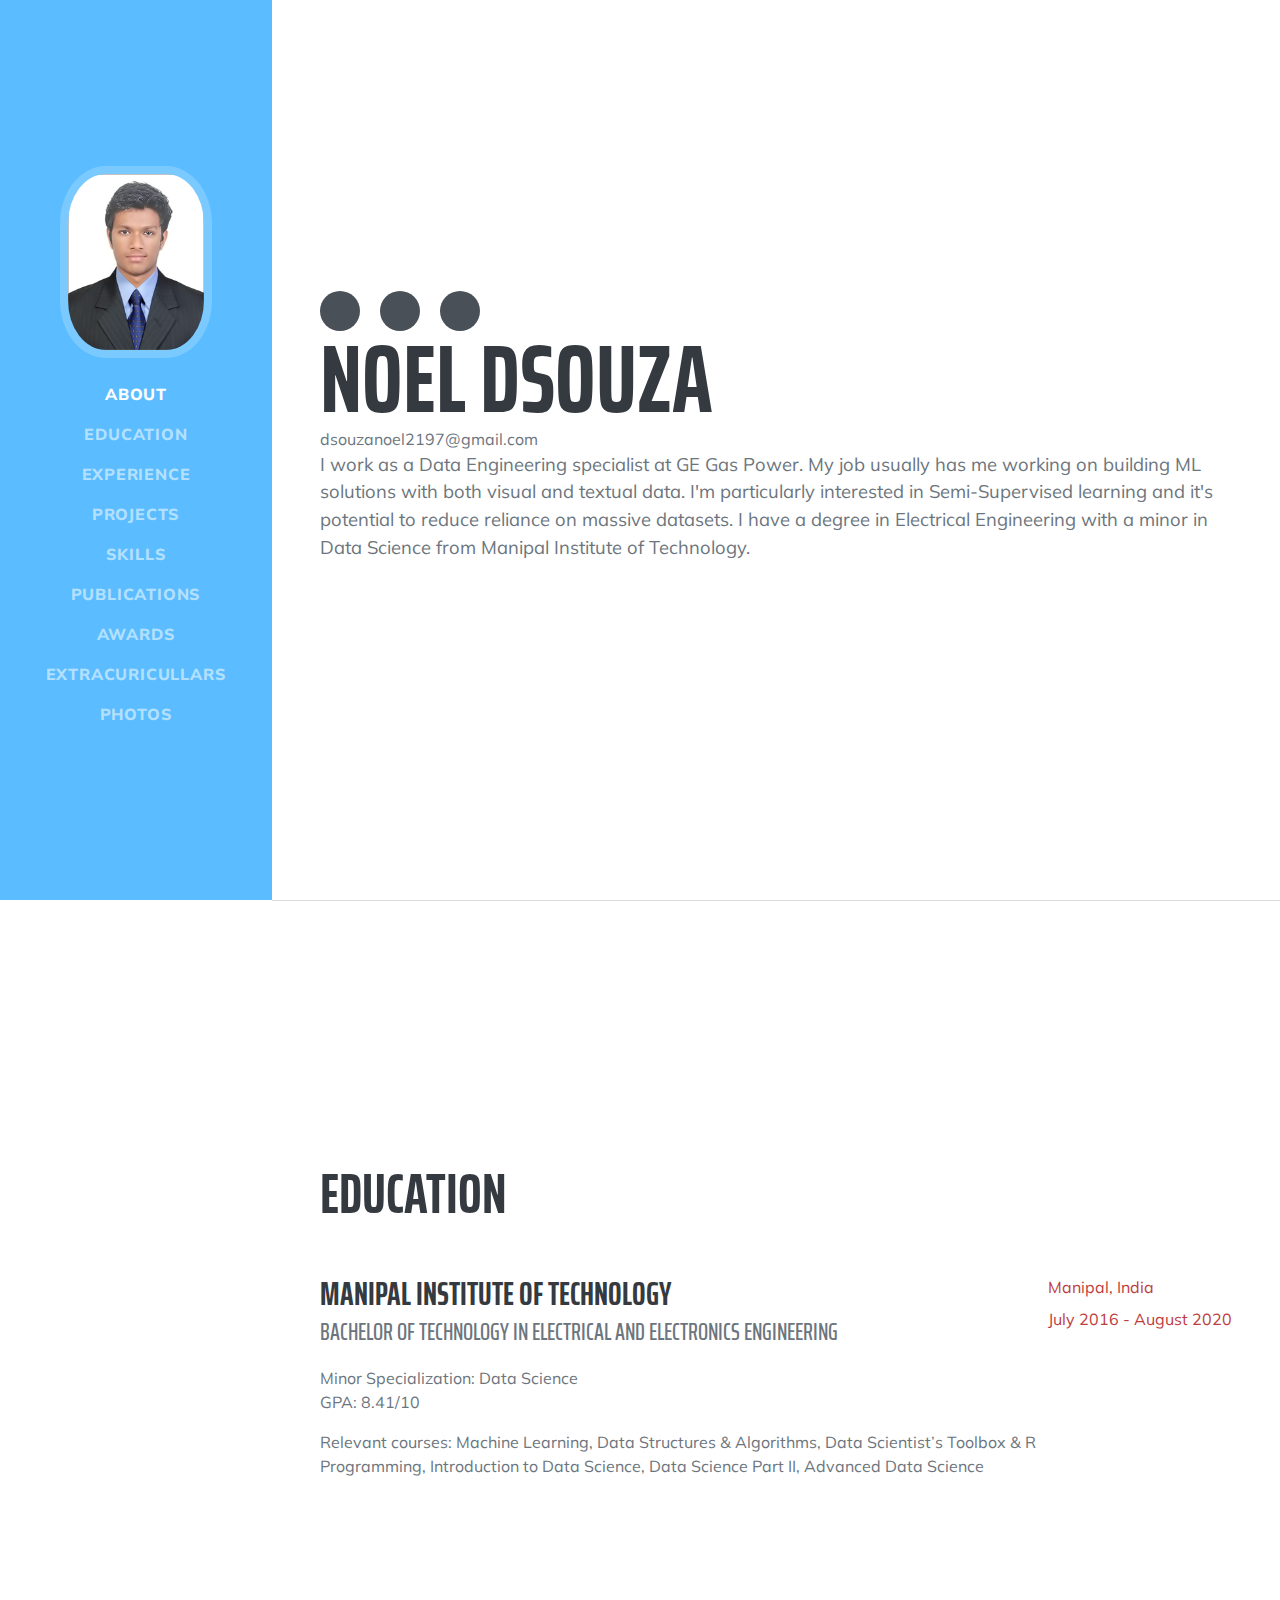
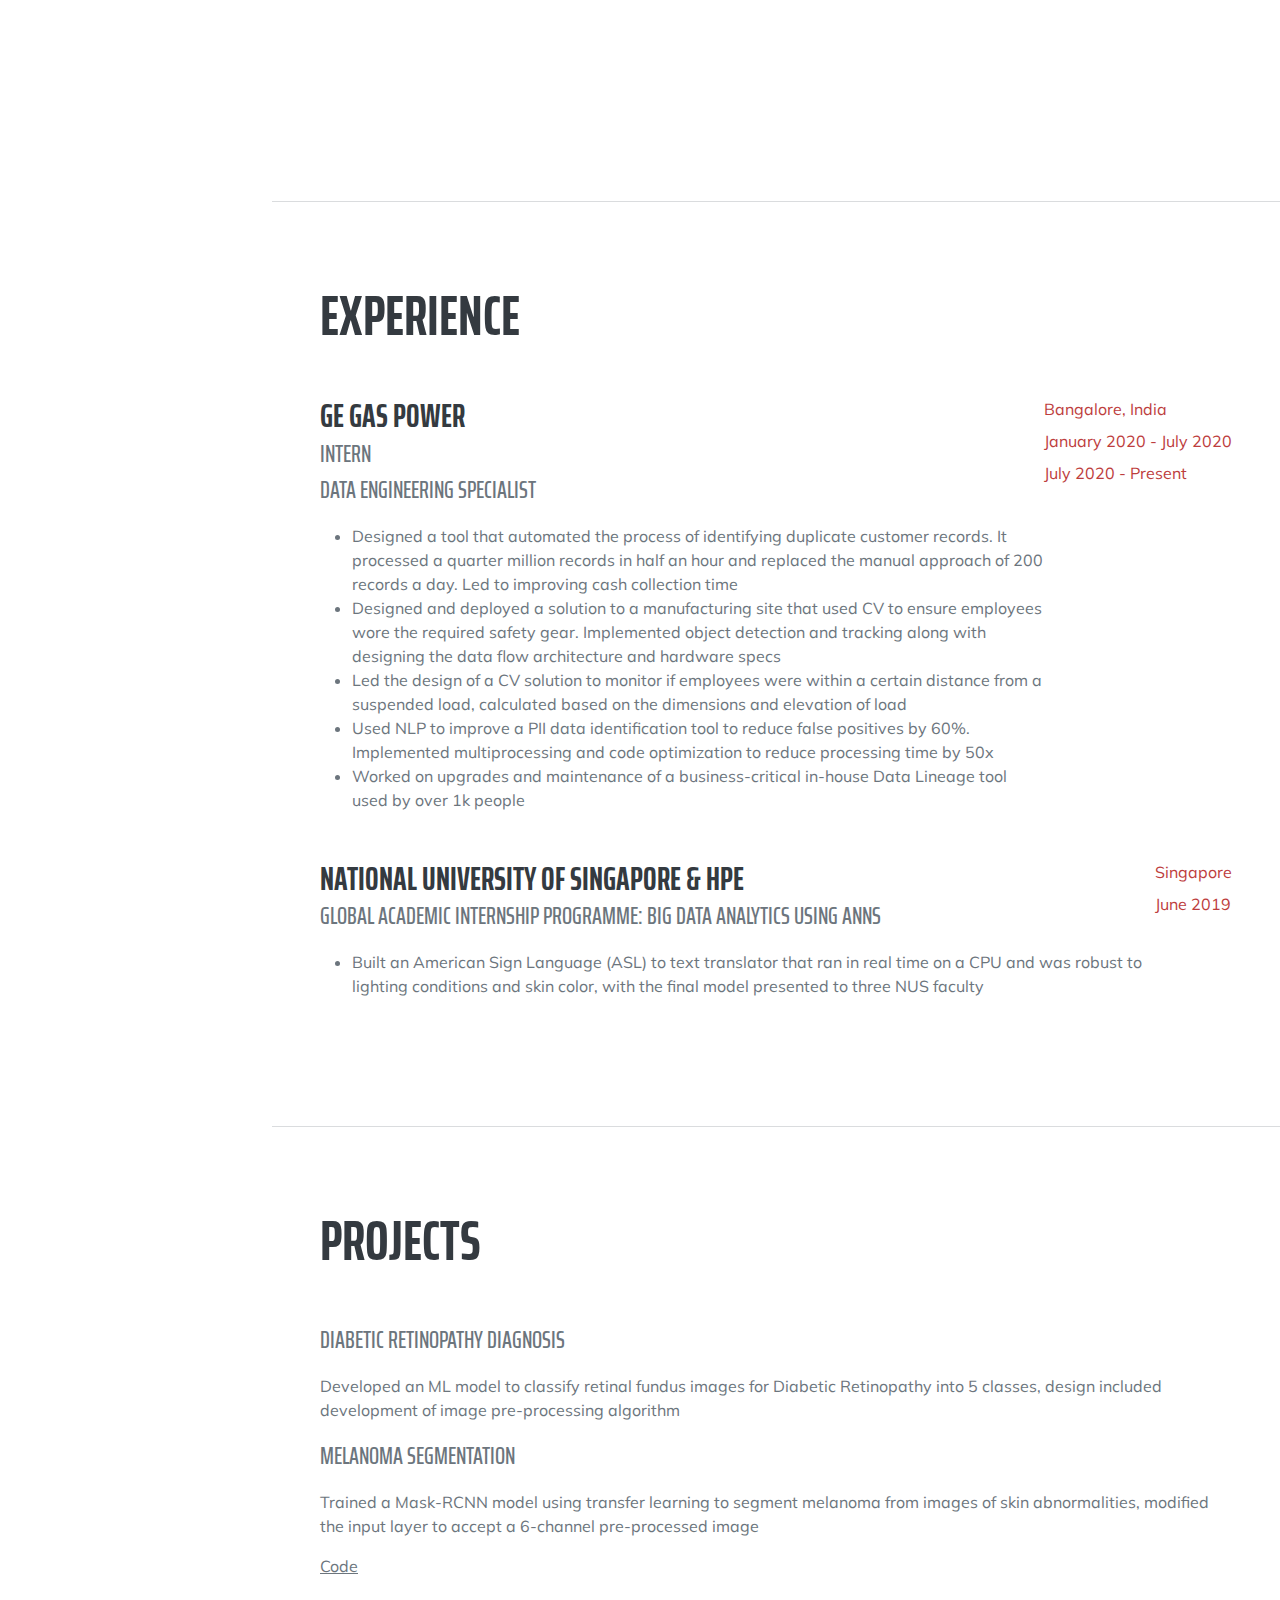
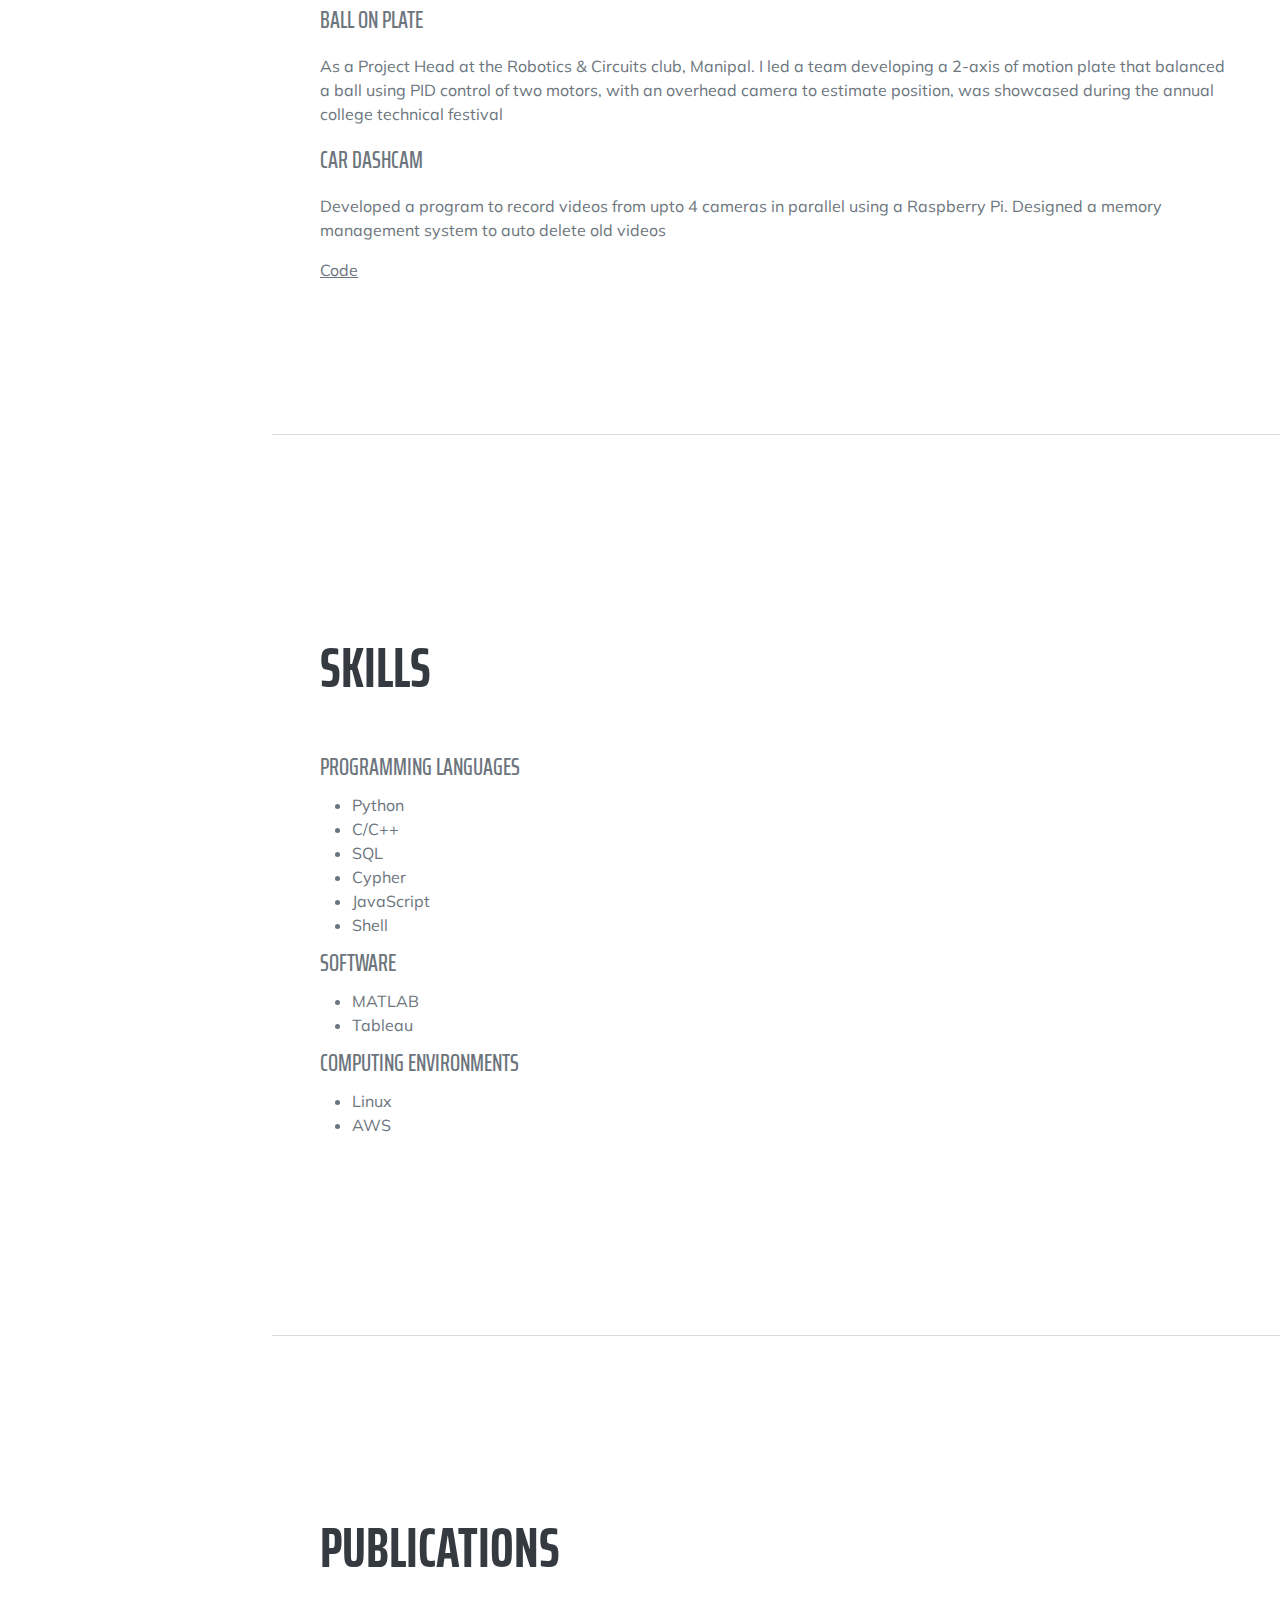
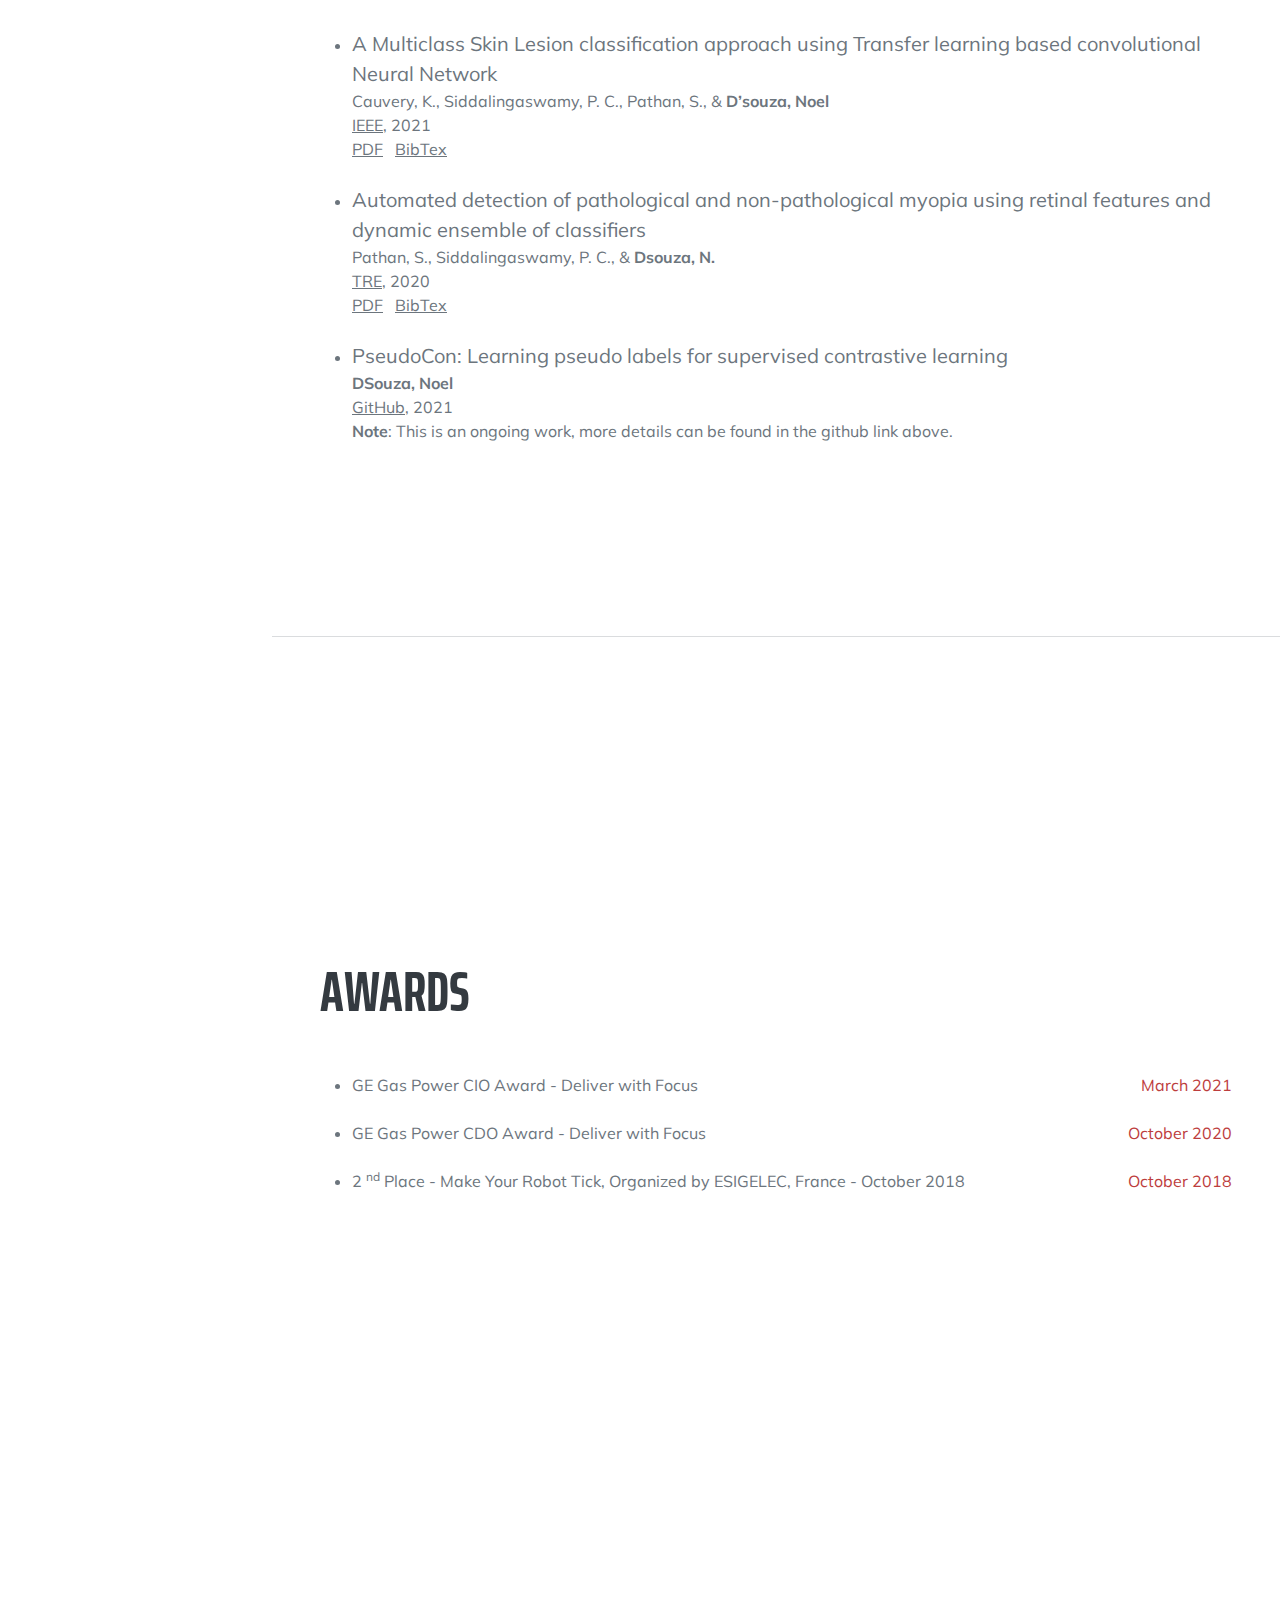
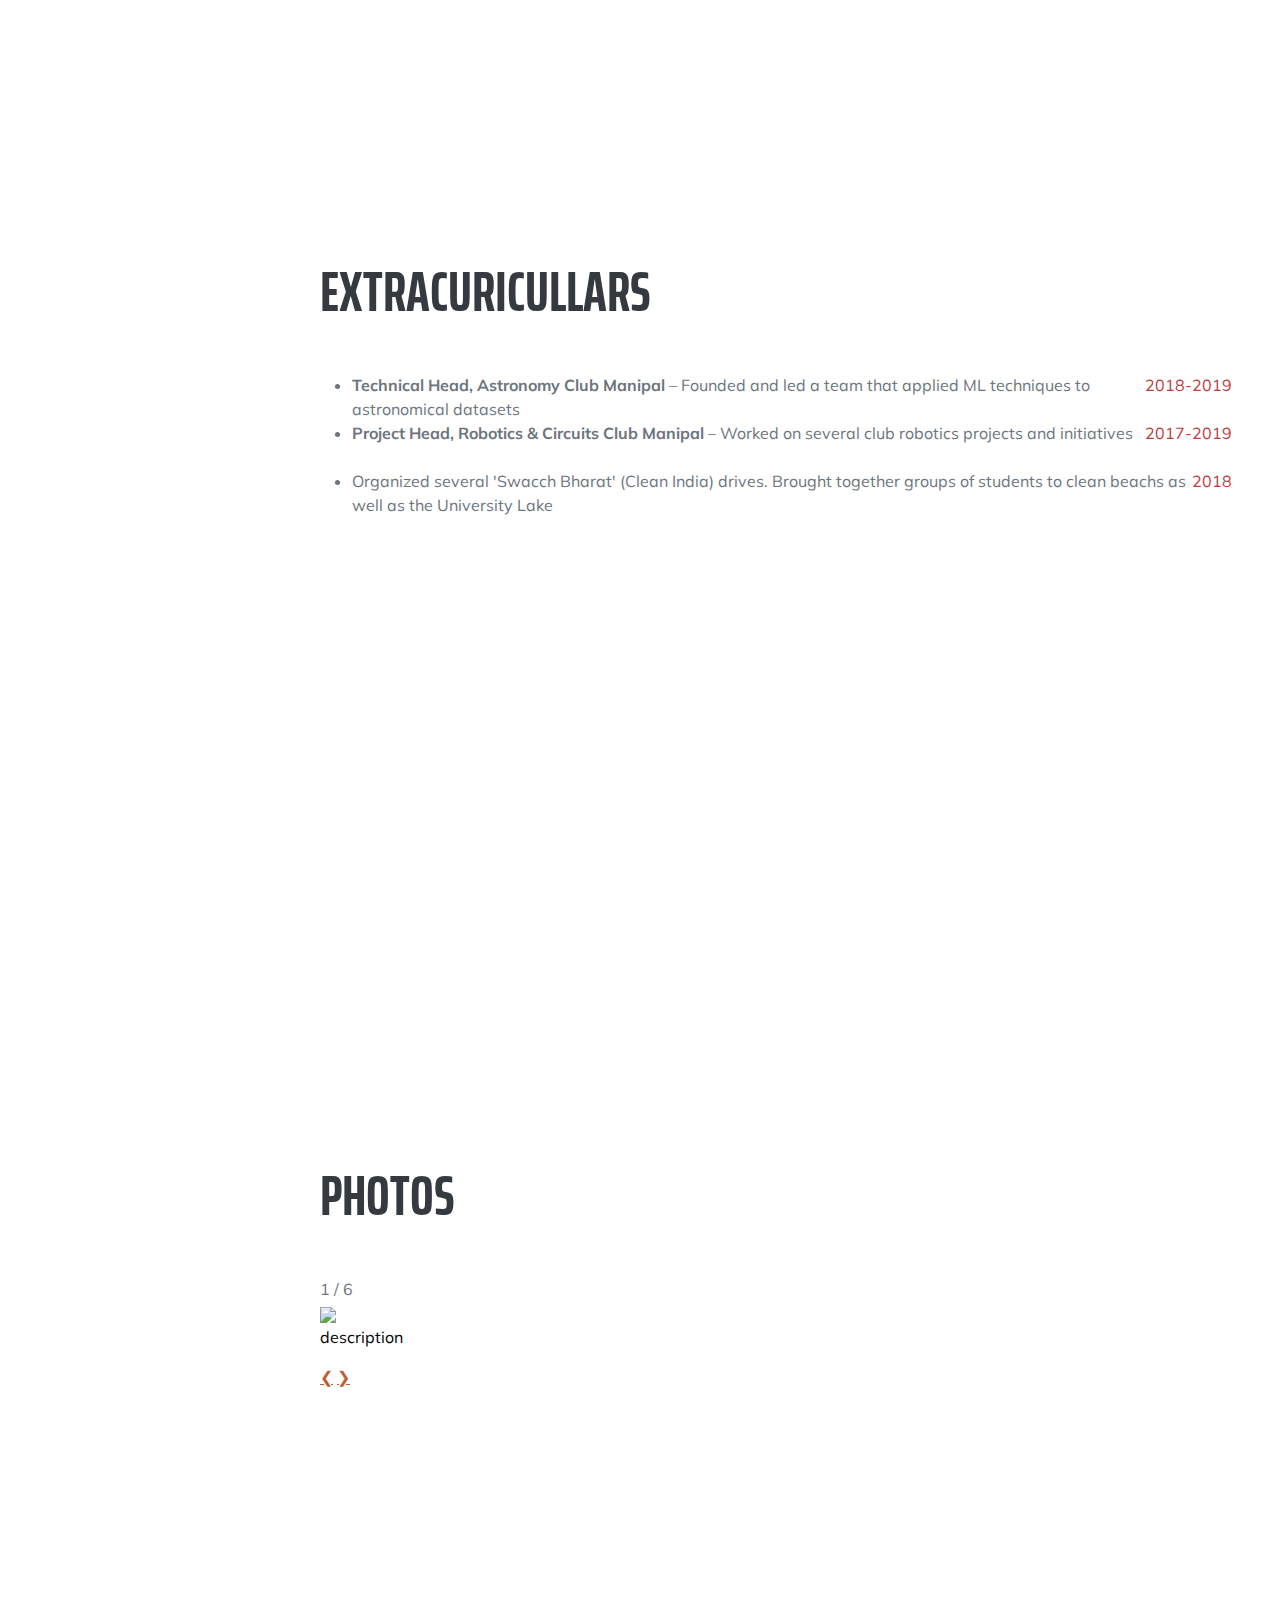
==== index.html @ f87dfa30 "Added publications and minor cosmetic changes" ====
<!DOCTYPE html>
<html lang="en">
    <head>
        <meta charset="utf-8" />
        <meta name="viewport" content="width=device-width, initial-scale=1, shrink-to-fit=no" />
        <meta name="description" content="" />
        <meta name="author" content="" />
        <title>Noel DSouza</title>
        <link rel="icon" type="image/x-icon" href="assets/img/favicon.ico" />
        <!-- Font Awesome icons (free version)-->
        <script src="https://use.fontawesome.com/releases/v5.15.4/js/all.js" crossorigin="anonymous"></script>
        <!-- Google fonts-->
        <link href="https://fonts.googleapis.com/css?family=Saira+Extra+Condensed:500,700" rel="stylesheet" type="text/css" />
        <link href="https://fonts.googleapis.com/css?family=Muli:400,400i,800,800i" rel="stylesheet" type="text/css" />
        <!-- Core theme CSS (includes Bootstrap)-->
        <link href="css/styles.css" rel="stylesheet" />
    </head>
    <body id="page-top">
        <!-- Navigation-->
        <nav class="navbar navbar-expand-lg navbar-dark bg-primary fixed-top" id="sideNav">
            <a class="navbar-brand js-scroll-trigger" href="#page-top">
                <span class="d-block d-lg-none">Noel DSouza</span>
                <span class="d-none d-lg-block"><img class="img-fluid img-profile mx-auto mb-2" src="assets/img/noel_dsouza.jpg" alt="..." /></span>
            </a>
            <button class="navbar-toggler" type="button" data-bs-toggle="collapse" data-bs-target="#navbarResponsive" aria-controls="navbarResponsive" aria-expanded="false" aria-label="Toggle navigation"><span class="navbar-toggler-icon"></span></button>
            <div class="collapse navbar-collapse" id="navbarResponsive">
                <ul class="navbar-nav">
                    <li class="nav-item"><a class="nav-link js-scroll-trigger" href="#about">About</a></li>
                    <li class="nav-item"><a class="nav-link js-scroll-trigger" href="#education">Education</a></li>
                    <li class="nav-item"><a class="nav-link js-scroll-trigger" href="#experience">Experience</a></li>
                    <li class="nav-item"><a class="nav-link js-scroll-trigger" href="#projects">Projects</a></li>
                    <li class="nav-item"><a class="nav-link js-scroll-trigger" href="#skills">Skills</a></li>
                    <li class="nav-item"><a class="nav-link js-scroll-trigger" href="#publications">Publications</a></li>
                    <li class="nav-item"><a class="nav-link js-scroll-trigger" href="#awards">Awards</a></li>
                    <li class="nav-item"><a class="nav-link js-scroll-trigger" href="#extras">Extracuricullars</a></li>
                    <li class="nav-item"><a class="nav-link js-scroll-trigger" href="#photos">Photos</a></li>

                </ul>
            </div>
        </nav>
        <!-- Page Content-->
        <div class="container-fluid p-0">
            <!-- About-->
            <section class="resume-section" id="about">
                <div class="resume-section-content">
                    <div class="social-icons">
                    <a class="social-icon" href="https://linkedin.com/in/noel-dsouza" target=”_blank”><i class="fab fa-linkedin-in"></i></a>
                    <a class="social-icon" href="https://github.com/dsouzinator" target=”_blank”><i class="fab fa-github"></i></a>
                    <a class="social-icon" href="assets/cv/CV_NoelDSouza.pdf" target=”_blank”><i class="far fa-file"></i></a>
                    <!-- <a class="social-icon" href=""><i class="fab fa-twitter"></i></a>
                    <a class="social-icon" href="#!"><i class="fab fa-facebook-f"></i></a> -->
                    </div>
                    <h1 class="mb-0">
                        Noel DSouza
                    </h1>
                    <div >
                        <i class="fas fa-envelope"></i>
                        <a style="color: #6c757d; text-decoration: none;"  href="mailto:dsouzanoel2197@gmail.com">dsouzanoel2197@gmail.com</a>
                    </div>
                    <p class="lead mb-5">I work as a Data Engineering specialist at GE Gas Power. My job usually has me working on building ML solutions with both visual and textual data. I'm particularly interested in Semi-Supervised learning and it's potential to reduce reliance on massive datasets. I have a degree in Electrical Engineering with a minor in Data Science from Manipal Institute of Technology.</p>

                </div>
            </section>
            <!-- Education-->
            <hr class="m-0" />
            <section class="resume-section" id="education">
                <div class="resume-section-content">
                    <h2 class="mb-5">Education</h2>
                    <div class="d-flex flex-column flex-md-row justify-content-between mb-5">
                        <div class="flex-grow-1">
                            <h3 class="mb-0">Manipal Institute of Technology</h3>
                            <div class="subheading mb-3">Bachelor of Technology in Electrical and Electronics Engineering </div>
                            <div>Minor Specialization: Data Science</div>
                            <p>GPA: 8.41/10</p>
                            <p>Relevant courses: Machine Learning, Data Structures & Algorithms, Data Scientist’s Toolbox & R Programming,  Introduction to Data Science, Data Science Part II, Advanced Data Science</p>
                        </div>
                        <div class="flex-shrink-0 mb-2">
                        <div class="flex-shrink-0 mb-2"><span class="text-primary">Manipal, India</span></div>
                        <div class="flex-shrink-0 mb-2"><span class="text-primary">July 2016 - August 2020</span></div>
                        </div>

                    </div>
                </div>
            </section>
            <hr class="m-0" />
            <!-- Experience-->
            <section class="resume-section" id="experience">
                <div class="resume-section-content">
                    <h2 class="mb-5">Experience</h2>
                    <div class="d-flex flex-column flex-md-row justify-content-between mb-5">
                        <div class="flex-grow-1">
                            <h3 class="mb-0">GE Gas Power</h3>
                            <div class="subheading mb-0">Intern</div>
                            <div class="subheading mb-3">Data Engineering Specialist</div>
                            <ul class="mb-0">
                            <li>Designed a tool that automated the process of identifying duplicate customer records. It processed a quarter million records in half an hour and replaced the manual approach of 200 records a day. Led to improving cash collection time
                            </li>
                            <li>Designed and deployed a solution to a manufacturing site that used CV to ensure employees wore the required safety gear. Implemented object detection and tracking along with designing the data flow architecture and hardware specs
                            </li>
                            <li>Led the design of a CV solution to monitor if employees were within a certain distance from a suspended load, calculated based on the dimensions and elevation of load
                            </li>                         
                            <li>Used NLP to improve a PII data identification tool to reduce false positives by 60%. Implemented multiprocessing and code optimization to reduce processing time by 50x
                            </li>
                            <li>Worked on upgrades and maintenance of a business-critical in-house Data Lineage tool used by over 1k people
                            </li>
                            </ul>
                        </div>
                        <div class="flex-shrink-0 mb-3">
                            <div class="flex-shrink-0 mb-2"><span class="text-primary">Bangalore, India</span></div>
                            <div class="flex-shrink-0 mb-2"><span class="text-primary">January 2020 - July 2020</span></div>
                            <div class="flex-shrink-0 mb-2"><span class="text-primary">July 2020 - Present</span></div>
                        </div>
                    </div>
                    <div class="d-flex flex-column flex-md-row justify-content-between mb-5">
                        <div class="flex-grow-1">
                            <h3 class="mb-0">National University of Singapore & HPE</h3>
                            <div class="subheading mb-3">Global Academic Internship Programme: Big Data Analytics using ANNs</div>
                            <ul class="mb-0">
                            <li>Built an American Sign Language (ASL) to text translator that ran in real time on a CPU and was robust to lighting conditions and skin color, with the final model presented to three NUS faculty
                            </li>
                            </ul>
                        </div>
                         <div class="flex-shrink-0 mb-3">
                            <div class="flex-shrink-0 mb-2"><span class="text-primary">Singapore</span></div>
                            <div class="flex-shrink-0 mb-2"><span class="text-primary">June 2019</span></div>
                        </div>
                    </div>
                </div>
            </section>
            <hr class="m-0" />
            <!-- Projects-->
            <section class="resume-section" id="projects">
                <div class="resume-section-content">
                    <h2 class="mb-5">Projects</h2>
                    <div class="d-flex flex-column flex-md-row justify-content-between mb-5">
                        <div class="flex-grow-1">
                            <div class="subheading mb-3">Diabetic Retinopathy Diagnosis</div>
                            <p>Developed an ML model to classify retinal fundus images for Diabetic Retinopathy into 5 classes, design included development of image pre-processing algorithm
                            </p>

                            <div class="subheading mb-3">Melanoma Segmentation</div>
                            <p>Trained a Mask-RCNN model using transfer learning to segment melanoma from images of skin abnormalities, modified the input layer to accept a 6-channel pre-processed image
                            </p>
                            <a class="publication-link" href="https://github.com/dsouzinator/Mask_RCNN" target="_blank"><i class="fab fa-github"></i> Code</a><br><br>
                            <div class="subheading mb-3">Ball on Plate</div>
                            <p> As a Project Head at the Robotics & Circuits club, Manipal. I led a team developing a 2-axis of motion plate that balanced a ball using PID control of two motors, with an overhead camera to estimate position, was showcased during the annual college technical festival 
                            </p>
                            <div class="subheading mb-3">Car Dashcam</div>
                            <p> Developed a program to record videos from upto 4 cameras in parallel using a Raspberry Pi. Designed a memory management system to auto delete old videos
                            </p>
                            <a class="publication-link" href="https://github.com/dsouzinator/rpi_dashcam" target="_blank"><i class="fab fa-github"></i> Code</a><br><br> 
                        </div>
                        <!-- <div class="flex-shrink-0 mb-3">
                            <div class="flex-shrink-0 mb-2"><span class="text-primary">Bangalore, India</span></div>
                            <div class="flex-shrink-0 mb-2"><span class="text-primary">January 2020 - July 2020</span></div>
                            <div class="flex-shrink-0 mb-2"><span class="text-primary">July 2020 - Present</span></div>
                        </div> -->
                    </div>
                </div>
            </section>
            <hr class="m-0" />
            <!-- Skills-->
            <section class="resume-section" id="skills">
                <div class="resume-section-content">
                    <h2 class="mb-5">Skills</h2>
                    <div class="subheading mb-2">Programming Languages</div>
                    <ul class="mb-0">
                        <li>Python</li>
                        <li>C/C++</li>
                        <li>SQL</li>
                        <li>Cypher</li>
                        <li>JavaScript</li>
                        <li>Shell</li>
                        <!-- <li class="list-inline-item"><i class="fab fa-npm"></i></li> -->
                    </ul>
                    <div class="subheading mb-2"></div>
                    <div class="subheading mb-2">Software</div>
                    <ul class="mb-0">
                        <li>
                            MATLAB
                        </li>
                        <li>
                            Tableau
                        </li>

                        <!-- <li>
                            <span class="fa-li"><i class="fas fa-check"></i></span>
                            Agile Development & Scrum
                        </li> -->
                    </ul>
                    <div class="subheading mb-2"></div>
                    <div class="subheading mb-2">Computing Environments</div>
                    <ul class="mb-0">
                        <li>
                            Linux
                        </li>
                        <li>
                            AWS
                        </li>
                    </ul>
                </div>
            </section>
            <hr class="m-0" />
            <!-- Publications-->
            <section class="resume-section" id="publications">
                <div class="resume-section-content">
                    <h2 class="mb-5">Publications</h2>
                    <div class="flex-grow-1">
                            <ul class="fa-ul mb-0">
                                <!-- publ 1 -->
                                <li>
                                    <span class="publication-title">
                                    <span class="fa-li"><i class="fas fa-seedling"></i></span>
                                     A Multiclass Skin Lesion classification approach using Transfer learning based convolutional Neural Network<br>
                                    </span>
                                    <span class="publication-name">
                                    Cauvery, K., Siddalingaswamy, P. C., Pathan, S., & <b> D’souza, Noel </b><br>
                                    </span>
                                    <a class="publication-link" href="https://ieeexplore.ieee.org/document/9445175" target="_blank">IEEE</a>, 2021<br>
                                    <a class="publication-link" href="assets/publications/ICBSII 2021-IEEE.pdf" target="_blank"><i class="fas fa-file-pdf"></i> PDF</a>&ensp;
                                    <a class="publication-link" href="assets/bib/melanoma.bib.html" target="_blank"><i class="fas fa-quote-right"></i> BibTex</a>&ensp;<br><br>
                                    <!-- <a class="publication-link" href="" target="_blank"><i class="fab fa-github"></i> Code</a><br><br> -->
                                </li>
                                <!-- publ 2 -->
                                <li>
                                    <span class="publication-title">
                                    <span class="fa-li"><i class="fas fa-seedling"></i></span>
                                    Automated detection of pathological and non-pathological myopia using retinal features and dynamic ensemble of classifiers<br>
                                    </span>
                                    <span class="publication-name">
                                    Pathan, S., Siddalingaswamy, P. C., & <b> Dsouza, N.</b><br>
                                    </span>
                                    <a class="publication-link" href="https://www.dl.begellhouse.com/journals/0632a9d54950b268,4ded310a25b2c67c,6c52adfc59d3ddc3.html" target="_blank">TRE</a>, 2020<br>
                                    <a class="publication-link" href="assets/publications/TRE.pdf" target="_blank"><i class="fas fa-file-pdf"></i> PDF</a>&ensp;
                                    <a class="publication-link" href="assets/bib/myopia.bib.html" target="_blank"><i class="fas fa-quote-right"></i> BibTex</a>&ensp;<br><br>
                                    <!-- <a class="publication-link" href="" target="_blank"><i class="fab fa-github"></i> Code</a><br><br> -->
                                </li>
                                <!-- publ 3 -->
                                <li>
                                    <span class="publication-title">
                                    <span class="fa-li"><i class="fas fa-seedling"></i></span>
                                    PseudoCon: Learning pseudo labels for supervised contrastive learning<br>
                                    </span>
                                    <span class="publication-name">
                                    <b> DSouza, Noel</b><br>
                                    </span>

                                    <a class="publication-link" href="" target="_blank">GitHub</a>, 2021<br>
                                    <p><b>Note</b>: This is an ongoing work, more details can be found in the github link above.</p>
                                    <!-- <a class="publication-link" href="assets/publications/TRE.pdf" target="_blank"><i class="fas fa-file-pdf"></i> PDF</a>&ensp; -->
                                    <!-- <a class="publication-link" href="assets/bib/myopia.bib.html" target="_blank"><i class="fas fa-quote-right"></i> BibTex</a>&ensp; -->
                                    <!-- <a class="publication-link" href="" target="_blank"><i class="fab fa-github"></i> Code</a><br><br> -->
                                </li>
                            </ul>
                        </div>
                </div>
            </section>
            <hr class="m-0" />
            <!-- Awards-->
            <section class="resume-section" id="awards">
                <div class="resume-section-content">
                    <h2 class="mb-5">Awards</h2>
                    <div class="d-flex   justify-content-between mb-0">
                        <div>
                        <ul class="fa-ul mb-0">
                            <li>
                                <span class="fa-li"><i class="fas fa-trophy text-warning"></i></span>
                                GE Gas Power CIO Award - Deliver with Focus 
                            </li>
                        </ul>
                        </div>
                        <div class="flex-shrink-0 mb-3">
                            <div class="flex-shrink-0 mb-2"><span class="text-primary">March 2021</span></div> 

                        </div>            
                    </div>
                
                    <div class="d-flex  justify-content-between mb-0">
                        <div>
                        <ul class="fa-ul mb-0">
                            <li>
                                <span class="fa-li"><i class="fas fa-trophy text-warning"></i></span>
                                GE Gas Power CDO Award - Deliver with Focus 
                            </li>
                        </ul>
                        </div>
                        <div class="flex-shrink-0 mb-3">
                            <div class="flex-shrink-0 mb-2"><span class="text-primary">October 2020</span></div> 

                        </div>            
                    </div> 
                    <div class="d-flex  justify-content-between mb-0">
                        <div>
                        <ul class="fa-ul mb-0">
                            <li>
                                <span class="fa-li"><i class="fas fa-trophy text-warning"></i></span>
                                2
                                <sup>nd</sup>
                                Place - Make Your Robot Tick, Organized by ESIGELEC, France - October 2018
                            </li>
                        </ul>
                        </div>
                        <div class="flex-shrink-0 mb-3">
                            <div class="flex-shrink-0 mb-2"><span class="text-primary">October 2018</span></div> 

                        </div>            
                    </div>                      

                </div>
            </section>
            <!-- Extra Curicullars-->
            <section class="resume-section" id="extras">
                <div class="resume-section-content">
                    <h2 class="mb-5">Extracuricullars</h2>
<!--                     <ul class="mb-0">
                        <li>
                            <b>Technical Head, Astronomy Club Manipal</b> – Founded and led a team that applied ML techniques to astronomical datasets (2018-2019)

                        </li>
                        <li>
                            <b>PR Head, Astronomy Club Manipal</b> – Led a team to manage the club’s social media presence and organize guest lectures (2018-2019)
                        </li>
                        <li>
                            <b>Project Head, Robotics & Circuits Club Manipal</b> – Worked on several club robotics projects and initiatives (2017 - 2019)
                        </li>
                        <li>
                            Organized several 'Swacch Bharat' (Clean India) drives. Brought together groups of students to clean beachs as well as the University Lake (2018)
                        </li>
                    </ul> -->
                    <div class="d-flex   justify-content-between mb-0">
                        <div>
                        <ul class="mb-0">
                            <li>
                                <b>Technical Head, Astronomy Club Manipal</b> – Founded and led a team that applied ML techniques to astronomical datasets
                            </li>
                        </ul>
                        </div>
                        <div class="flex-shrink-0 mb-3">
                            <div class="flex-shrink-0 mb-2"><span class="text-primary">2018-2019</span></div> 

                        </div>            
                    </div>
                
                    <div class="d-flex  justify-content-between mb-0">
                        <div>
                        <ul class="mb-0">
                            <li>
                                <b>Project Head, Robotics & Circuits Club Manipal</b> – Worked on several club robotics projects and initiatives 
                            </li>
                        </ul>
                        </div>
                        <div class="flex-shrink-0 mb-3">
                            <div class="flex-shrink-0 mb-2"><span class="text-primary">2017-2019</span></div> 

                        </div>            
                    </div> 
                    <div class="d-flex  justify-content-between mb-0">
                        <div>
                        <ul class="mb-0">
                            <li>
                                Organized several 'Swacch Bharat' (Clean India) drives. Brought together groups of students to clean beachs as well as the University Lake
                            </li>
                        </ul>
                        </div>
                        <div class="flex-shrink-0 mb-3">
                            <div class="flex-shrink-0 mb-2"><span class="text-primary">2018</span></div> 

                        </div>            
                    </div>  
                </div>
            </section>
            <!-- Photos-->
            <section class="resume-section" id="photos">
                <div class="resume-section-content">
                    <h2 class="mb-5">Photos</h2>
                    <div class="slideshow-container">
                        <div class="mySlides">
                            <div class="numbertext">1 / 6</div>
                            <img src="assets/img/file.JPG" style="width:100%">
                            <div class="text"><p style="color:black;">description</p></div>
                        </div>


                        <!-- Next and previous buttons -->
                        <a class="prev" onclick="plusSlides(-1)">&#10094;</a>
                        <a class="next" onclick="plusSlides(1)">&#10095;</a>
                    </div>
                    <br>

                    <!-- The dots/circles -->
                    <div style="text-align:center">
                        <span class="dot" onclick="currentSlide(1)"></span> 
                        <!-- <span class="dot" onclick="currentSlide(2)"></span> 
                        <span class="dot" onclick="currentSlide(3)"></span> 
                        <span class="dot" onclick="currentSlide(4)"></span> 
                        <span class="dot" onclick="currentSlide(5)"></span> 
                        <span class="dot" onclick="currentSlide(6)"></span>  -->
                    </div>
                </div>
            </section>
        </div>
        <!-- Bootstrap core JS-->
        <script src="https://cdn.jsdelivr.net/npm/bootstrap@5.1.3/dist/js/bootstrap.bundle.min.js"></script>
        <!-- Core theme JS-->
        <script src="js/scripts.js"></script>
    </body>
</html>
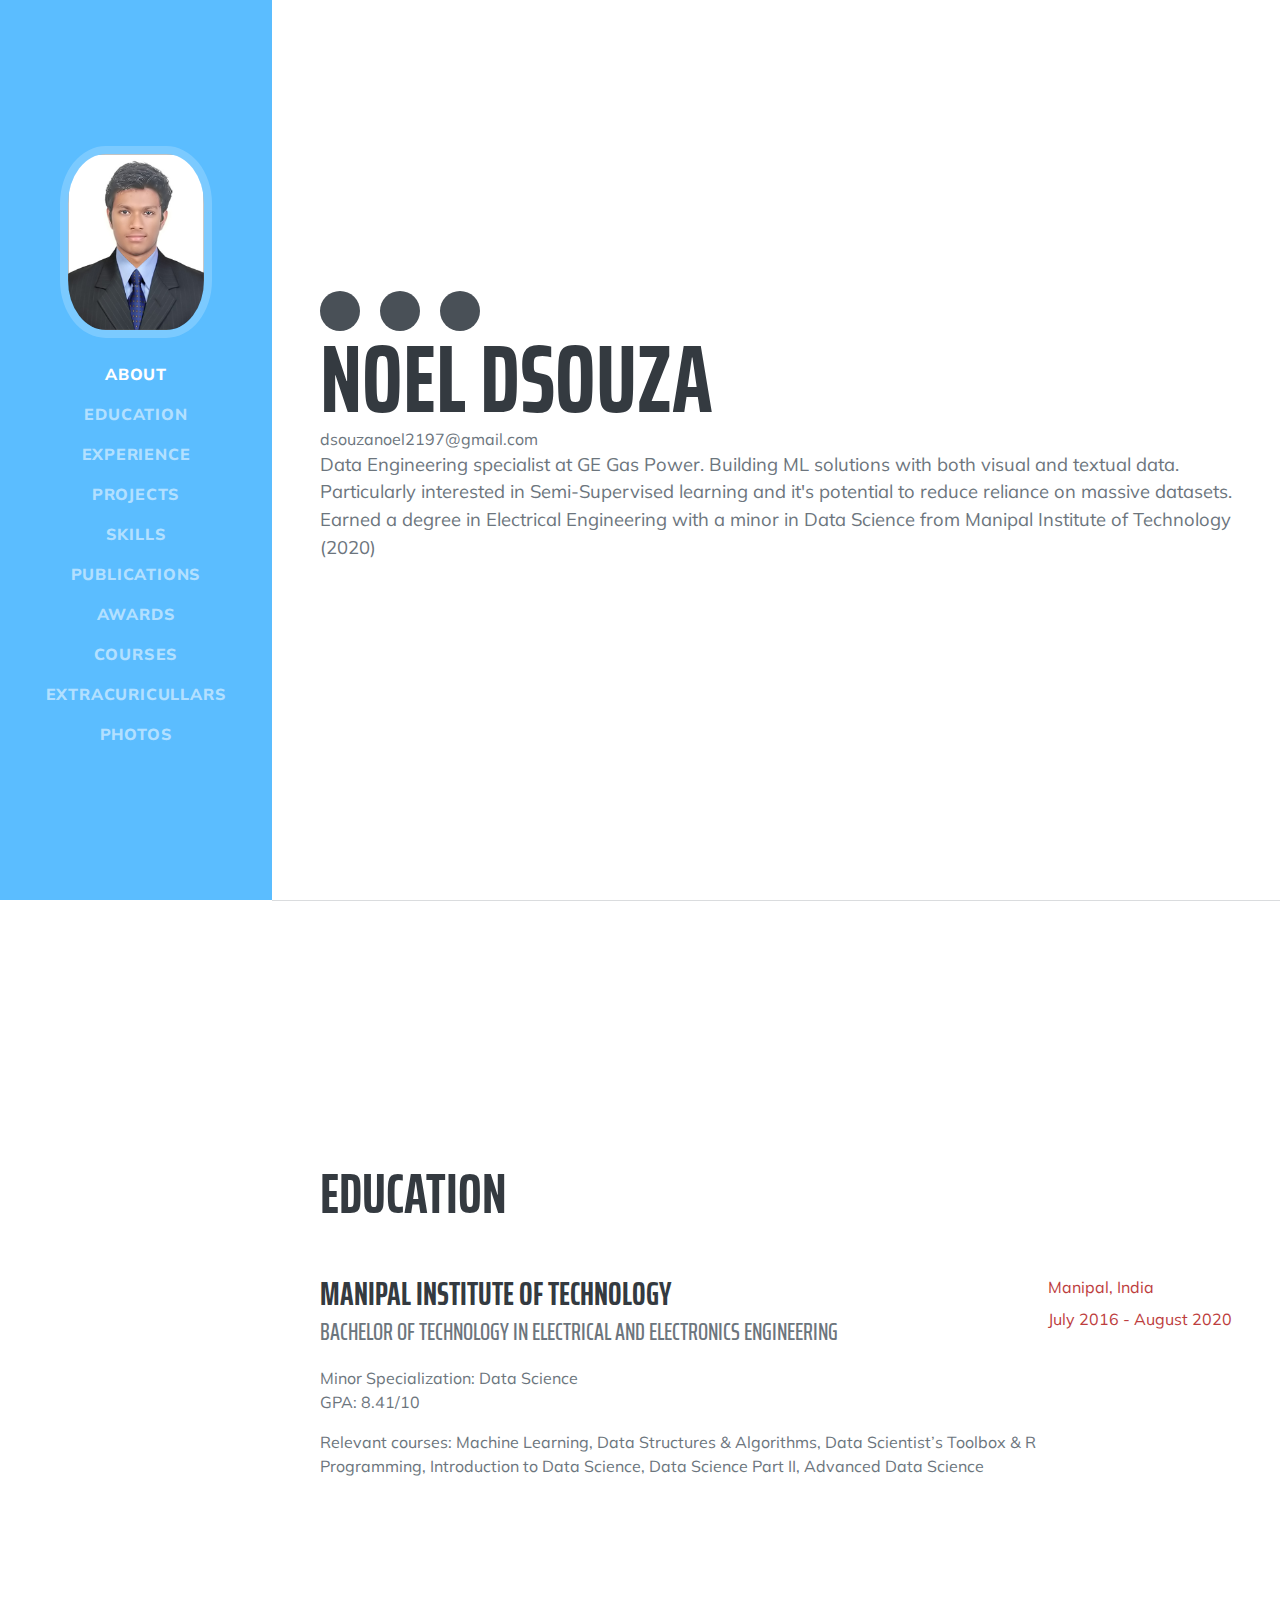
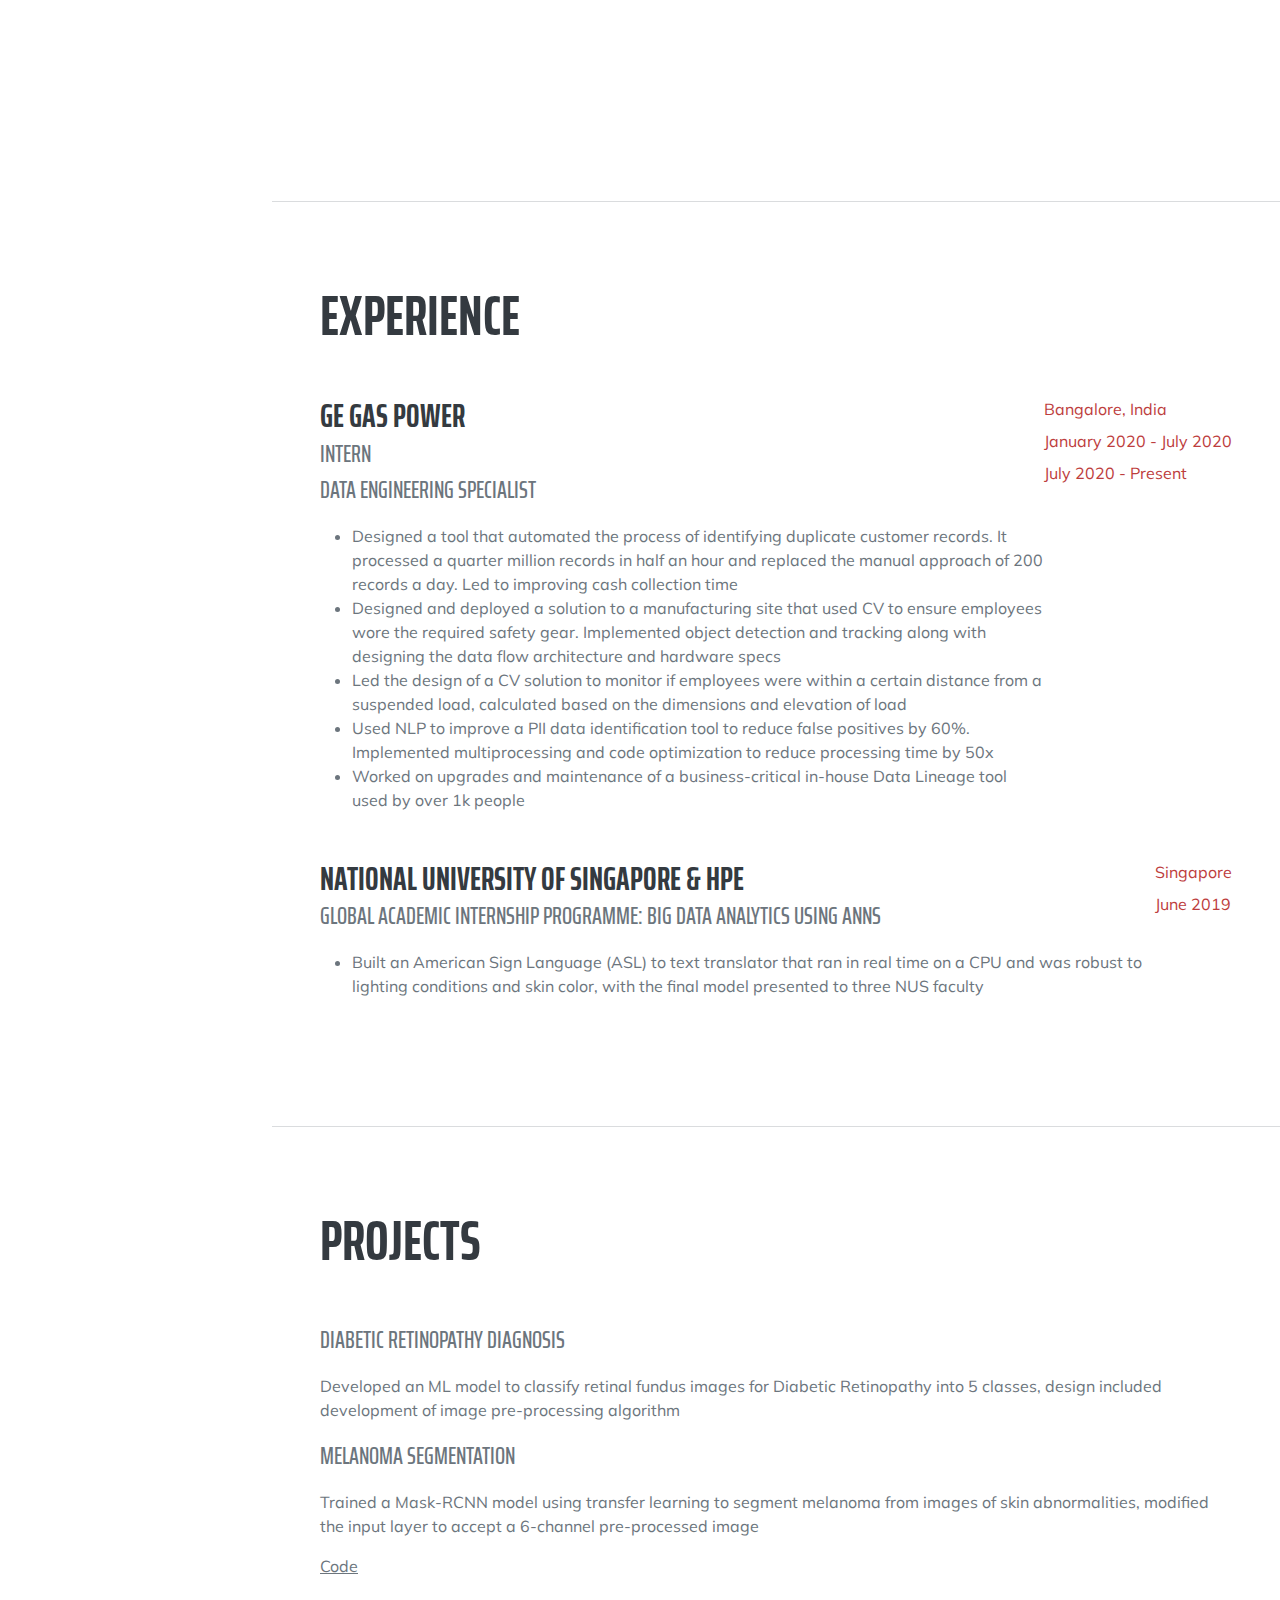
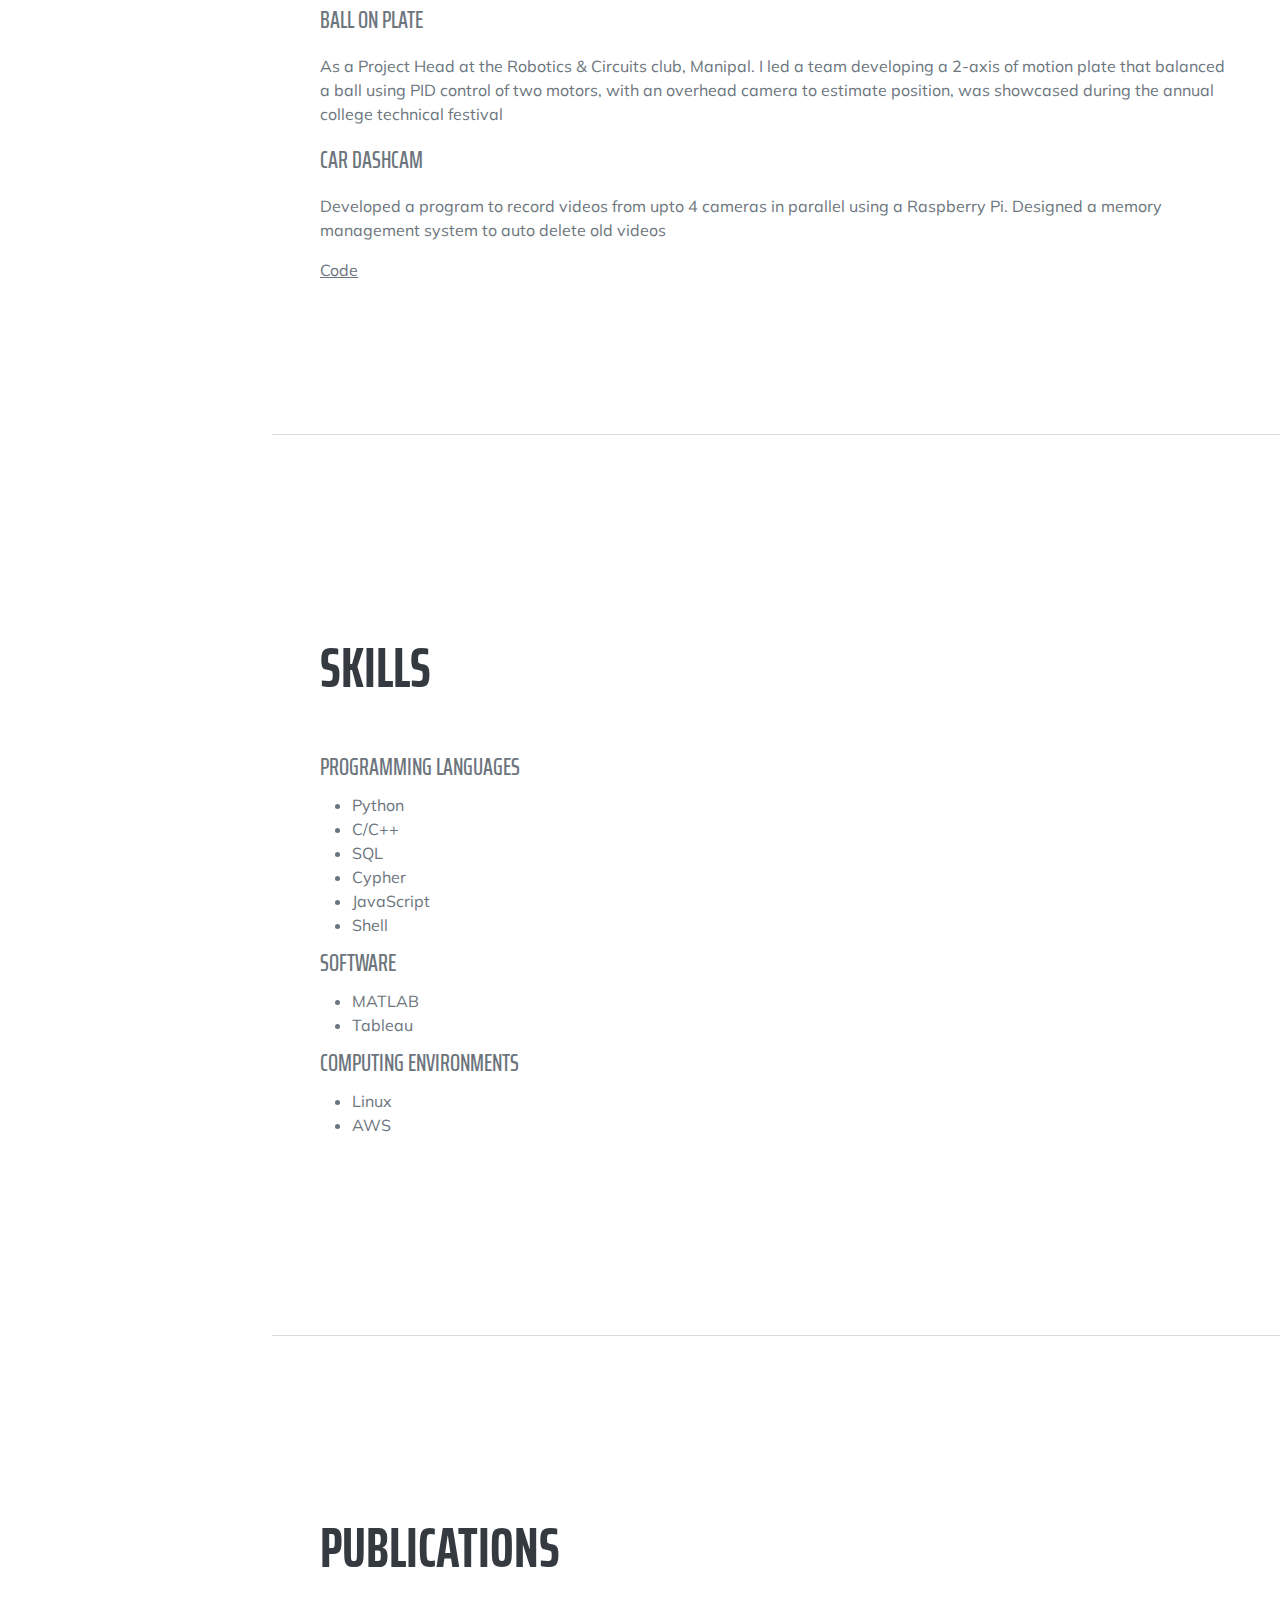
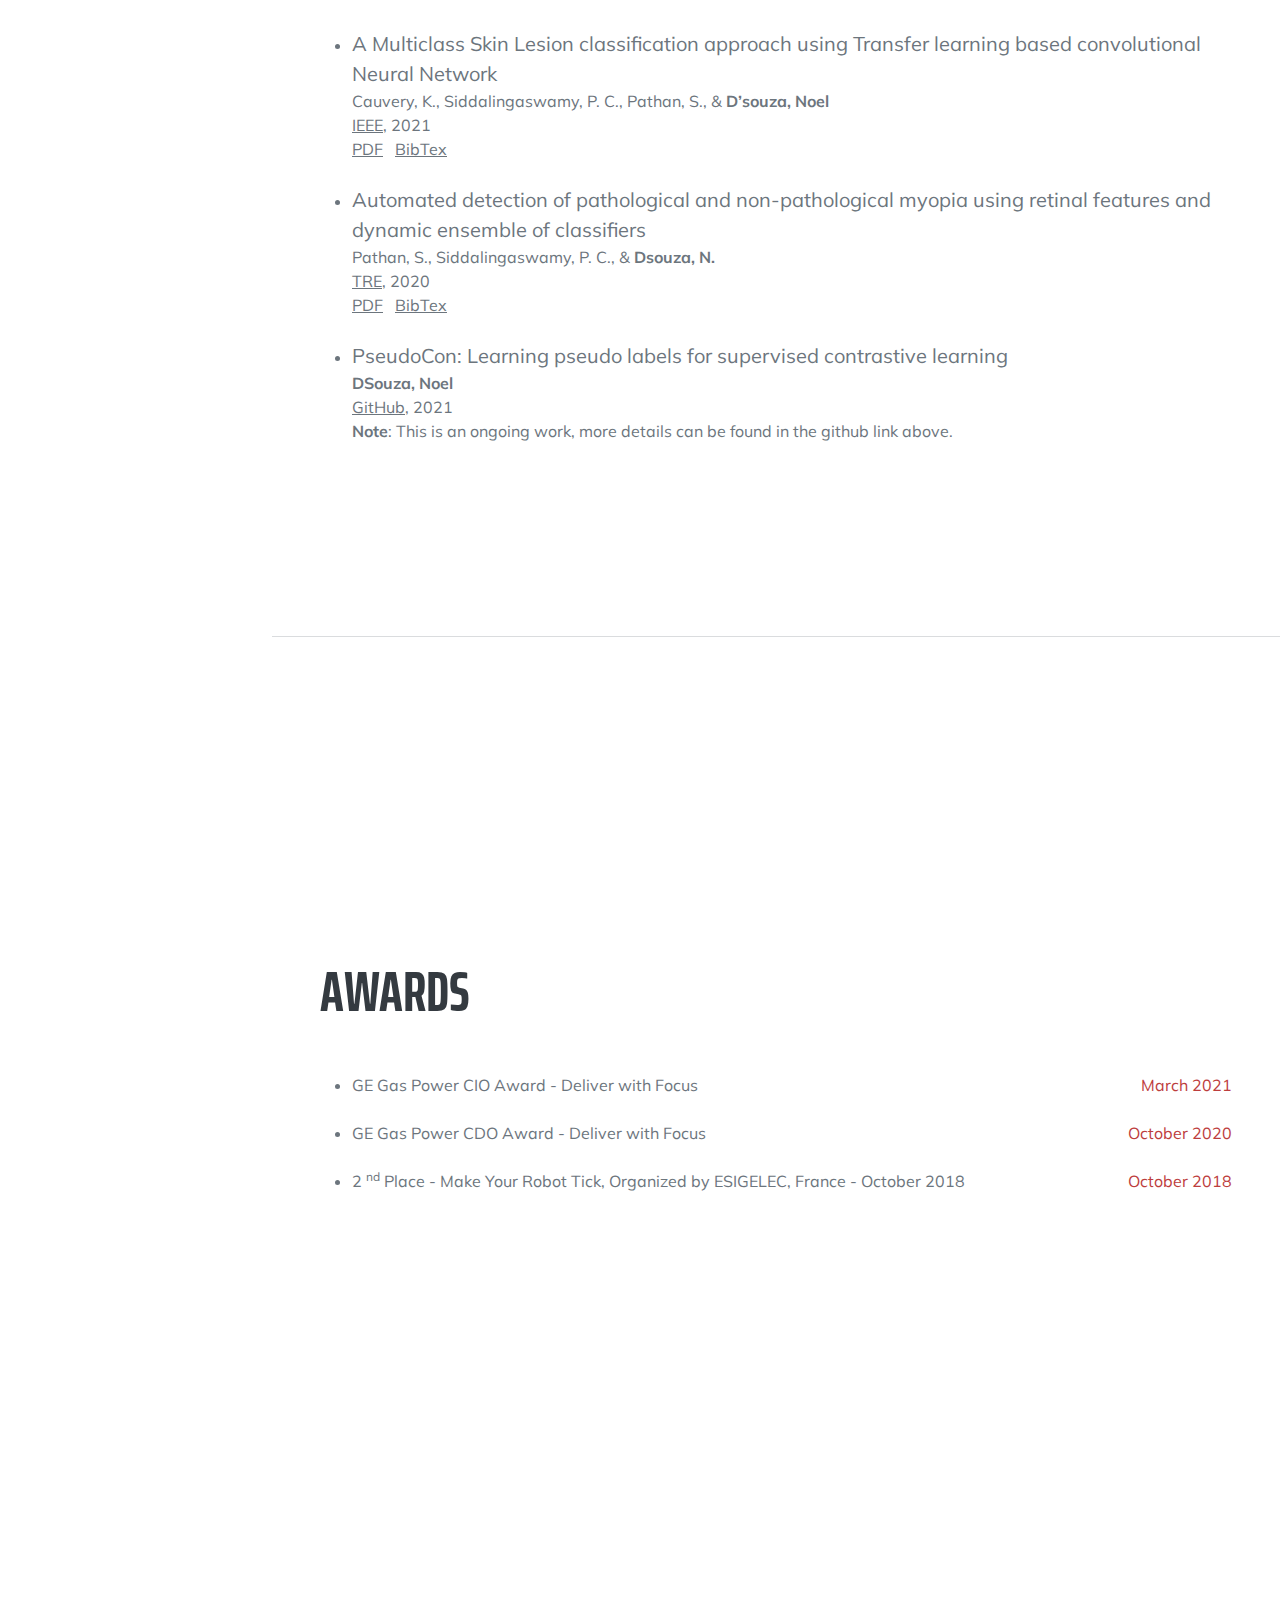
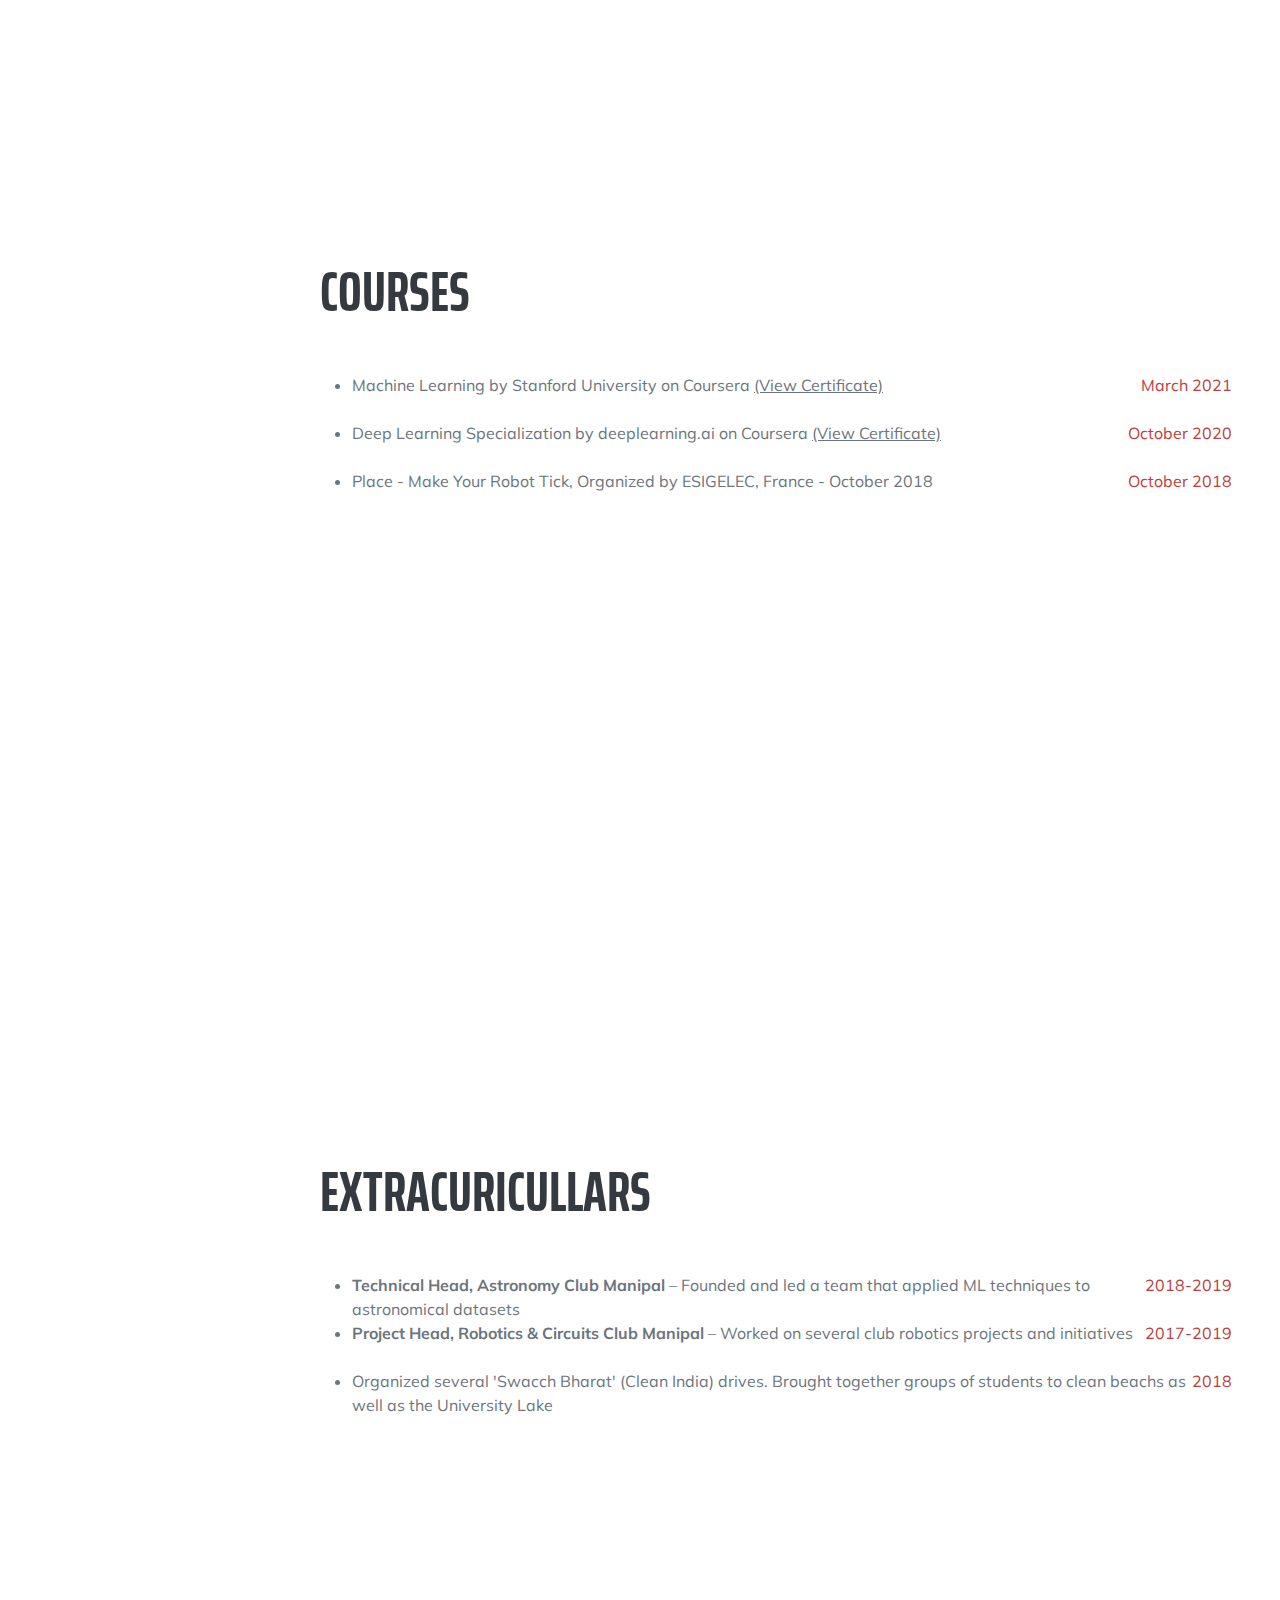
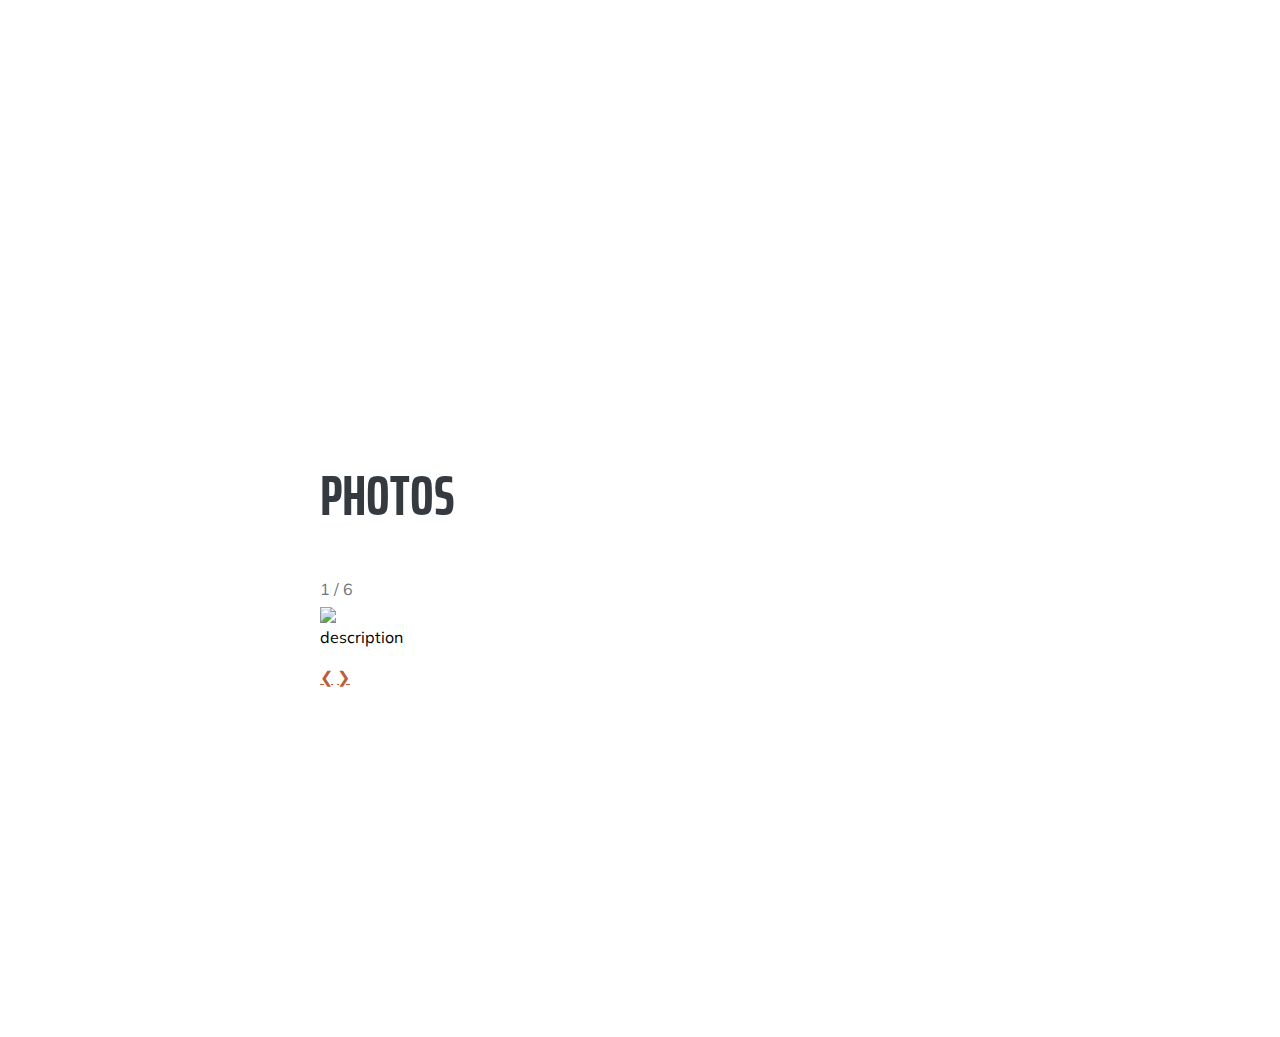
==== commit 87e8bca8: "Added CV and courses section" ====
--- a/index.html
+++ b/index.html
@@ -32,6 +32,7 @@
                     <li class="nav-item"><a class="nav-link js-scroll-trigger" href="#skills">Skills</a></li>
                     <li class="nav-item"><a class="nav-link js-scroll-trigger" href="#publications">Publications</a></li>
                     <li class="nav-item"><a class="nav-link js-scroll-trigger" href="#awards">Awards</a></li>
+                    <li class="nav-item"><a class="nav-link js-scroll-trigger" href="#courses">Courses</a></li>
                     <li class="nav-item"><a class="nav-link js-scroll-trigger" href="#extras">Extracuricullars</a></li>
                     <li class="nav-item"><a class="nav-link js-scroll-trigger" href="#photos">Photos</a></li>
 
@@ -57,7 +58,7 @@
                         <i class="fas fa-envelope"></i>
                         <a style="color: #6c757d; text-decoration: none;"  href="mailto:dsouzanoel2197@gmail.com">dsouzanoel2197@gmail.com</a>
                     </div>
-                    <p class="lead mb-5">I work as a Data Engineering specialist at GE Gas Power. My job usually has me working on building ML solutions with both visual and textual data. I'm particularly interested in Semi-Supervised learning and it's potential to reduce reliance on massive datasets. I have a degree in Electrical Engineering with a minor in Data Science from Manipal Institute of Technology.</p>
+                    <p class="lead mb-5">Data Engineering specialist at GE Gas Power. Building ML solutions with both visual and textual data. Particularly interested in Semi-Supervised learning and it's potential to reduce reliance on massive datasets. Earned a degree in Electrical Engineering with a minor in Data Science from Manipal Institute of Technology (2020)</p>
 
                 </div>
             </section>
@@ -247,6 +248,8 @@
 
                                     <a class="publication-link" href="" target="_blank">GitHub</a>, 2021<br>
                                     <p><b>Note</b>: This is an ongoing work, more details can be found in the github link above.</p>
+                                    <!-- TODO put link above -->
+
                                     <!-- <a class="publication-link" href="assets/publications/TRE.pdf" target="_blank"><i class="fas fa-file-pdf"></i> PDF</a>&ensp; -->
                                     <!-- <a class="publication-link" href="assets/bib/myopia.bib.html" target="_blank"><i class="fas fa-quote-right"></i> BibTex</a>&ensp; -->
                                     <!-- <a class="publication-link" href="" target="_blank"><i class="fab fa-github"></i> Code</a><br><br> -->
@@ -308,25 +311,66 @@
 
                 </div>
             </section>
+            <!-- Courses-->
+            <section class="resume-section" id="courses">
+                <div class="resume-section-content">
+                    <h2 class="mb-5">Courses</h2>
+                    <div class="d-flex   justify-content-between mb-0">
+                        <div>
+                        <ul class=" mb-0">
+                            <li>
+                                <!-- <span class="fa-li"><i class="fas fa-trophy text-warning"></i></span> -->
+                                Machine Learning by Stanford University on Coursera 
+                                <a class="publication-link" href="" target="_blank"><u>(View Certificate)</u></a>&ensp;
+                                <!-- TODO put link above -->
+                            </li>
+                        </ul>
+                        </div>
+                        <div class="flex-shrink-0 mb-3">
+                            <div class="flex-shrink-0 mb-2"><span class="text-primary">March 2021</span></div> 
+
+                        </div>            
+                    </div>
+                
+                    <div class="d-flex  justify-content-between mb-0">
+                        <div>
+                        <ul class="mb-0">
+                            <li>
+                                <!-- <span class="fa-li"><i class="fas fa-trophy text-warning"></i></span> -->
+                                Deep Learning Specialization by deeplearning.ai on Coursera 
+                                <a class="publication-link" href="" target="_blank"><u>(View Certificate)</u></a>&ensp;
+                                <!-- TODO put link above -->
+
+                            </li>
+                        </ul>
+                        </div>
+                        <div class="flex-shrink-0 mb-3">
+                            <div class="flex-shrink-0 mb-2"><span class="text-primary">October 2020</span></div> 
+
+                        </div>            
+                    </div> 
+                    <div class="d-flex  justify-content-between mb-0">
+                        <div>
+                        <ul class="mb-0">
+                            <li>
+<!-- TODO fix this section -->
+                                Place - Make Your Robot Tick, Organized by ESIGELEC, France - October 2018
+                            </li>
+                        </ul>
+                        </div>
+                        <div class="flex-shrink-0 mb-3">
+                            <div class="flex-shrink-0 mb-2"><span class="text-primary">October 2018</span></div> 
+
+                        </div>            
+                    </div>                      
+
+                </div>
+            </section>
             <!-- Extra Curicullars-->
             <section class="resume-section" id="extras">
                 <div class="resume-section-content">
                     <h2 class="mb-5">Extracuricullars</h2>
-<!--                     <ul class="mb-0">
-                        <li>
-                            <b>Technical Head, Astronomy Club Manipal</b> – Founded and led a team that applied ML techniques to astronomical datasets (2018-2019)
-
-                        </li>
-                        <li>
-                            <b>PR Head, Astronomy Club Manipal</b> – Led a team to manage the club’s social media presence and organize guest lectures (2018-2019)
-                        </li>
-                        <li>
-                            <b>Project Head, Robotics & Circuits Club Manipal</b> – Worked on several club robotics projects and initiatives (2017 - 2019)
-                        </li>
-                        <li>
-                            Organized several 'Swacch Bharat' (Clean India) drives. Brought together groups of students to clean beachs as well as the University Lake (2018)
-                        </li>
-                    </ul> -->
+
                     <div class="d-flex   justify-content-between mb-0">
                         <div>
                         <ul class="mb-0">
@@ -369,6 +413,7 @@
                     </div>  
                 </div>
             </section>
+
             <!-- Photos-->
             <section class="resume-section" id="photos">
                 <div class="resume-section-content">
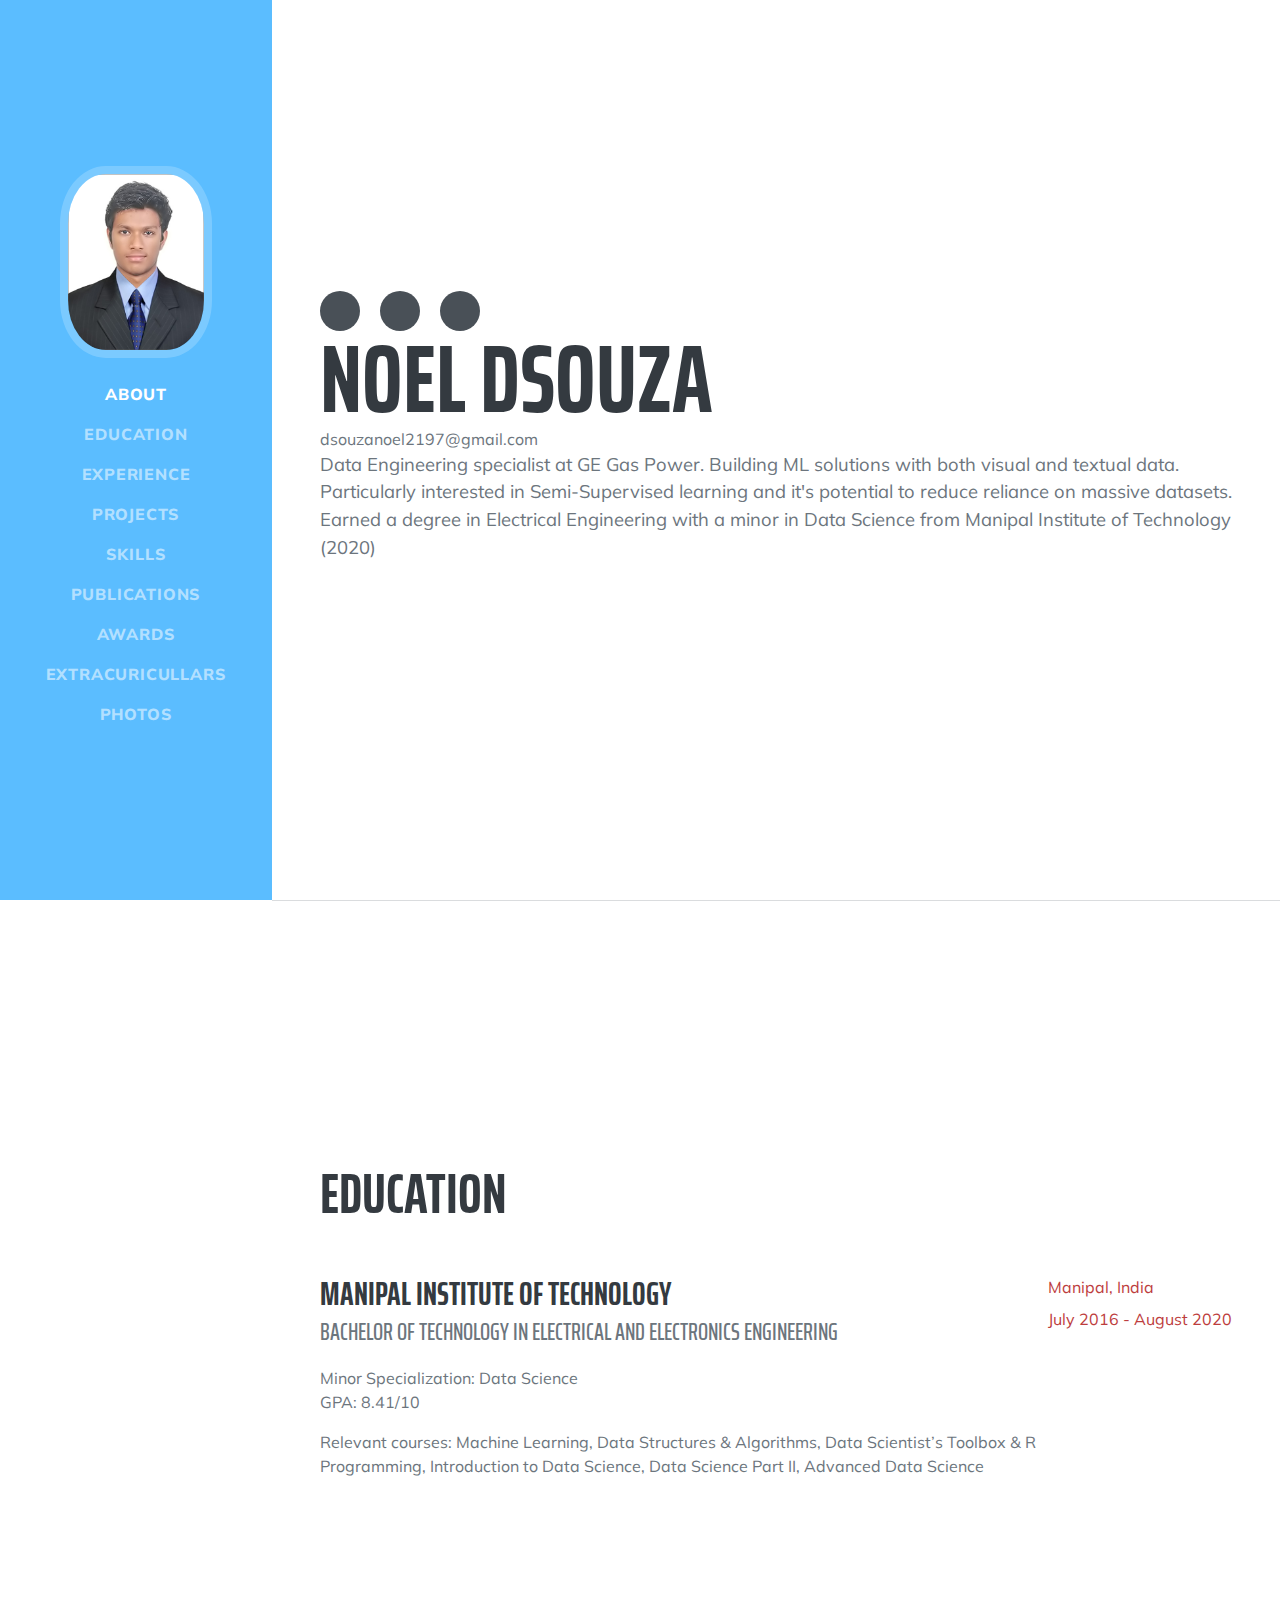
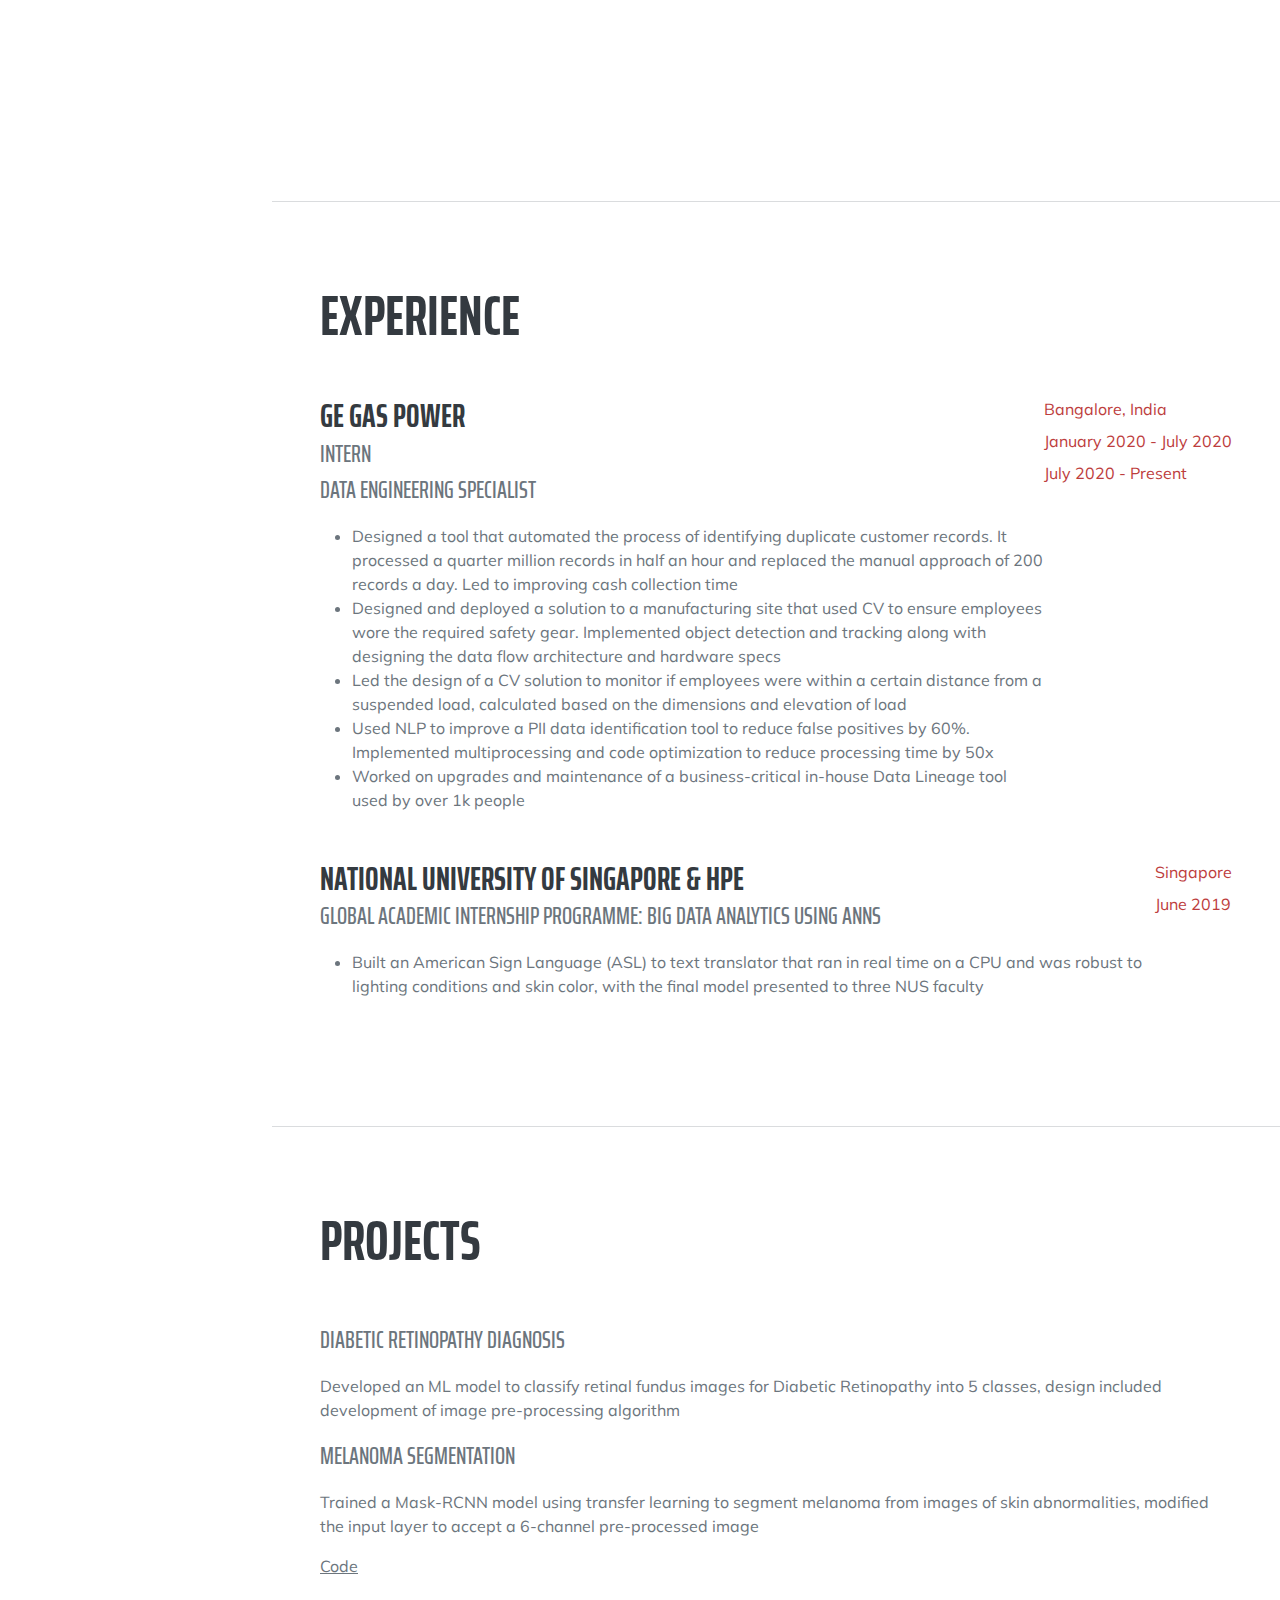
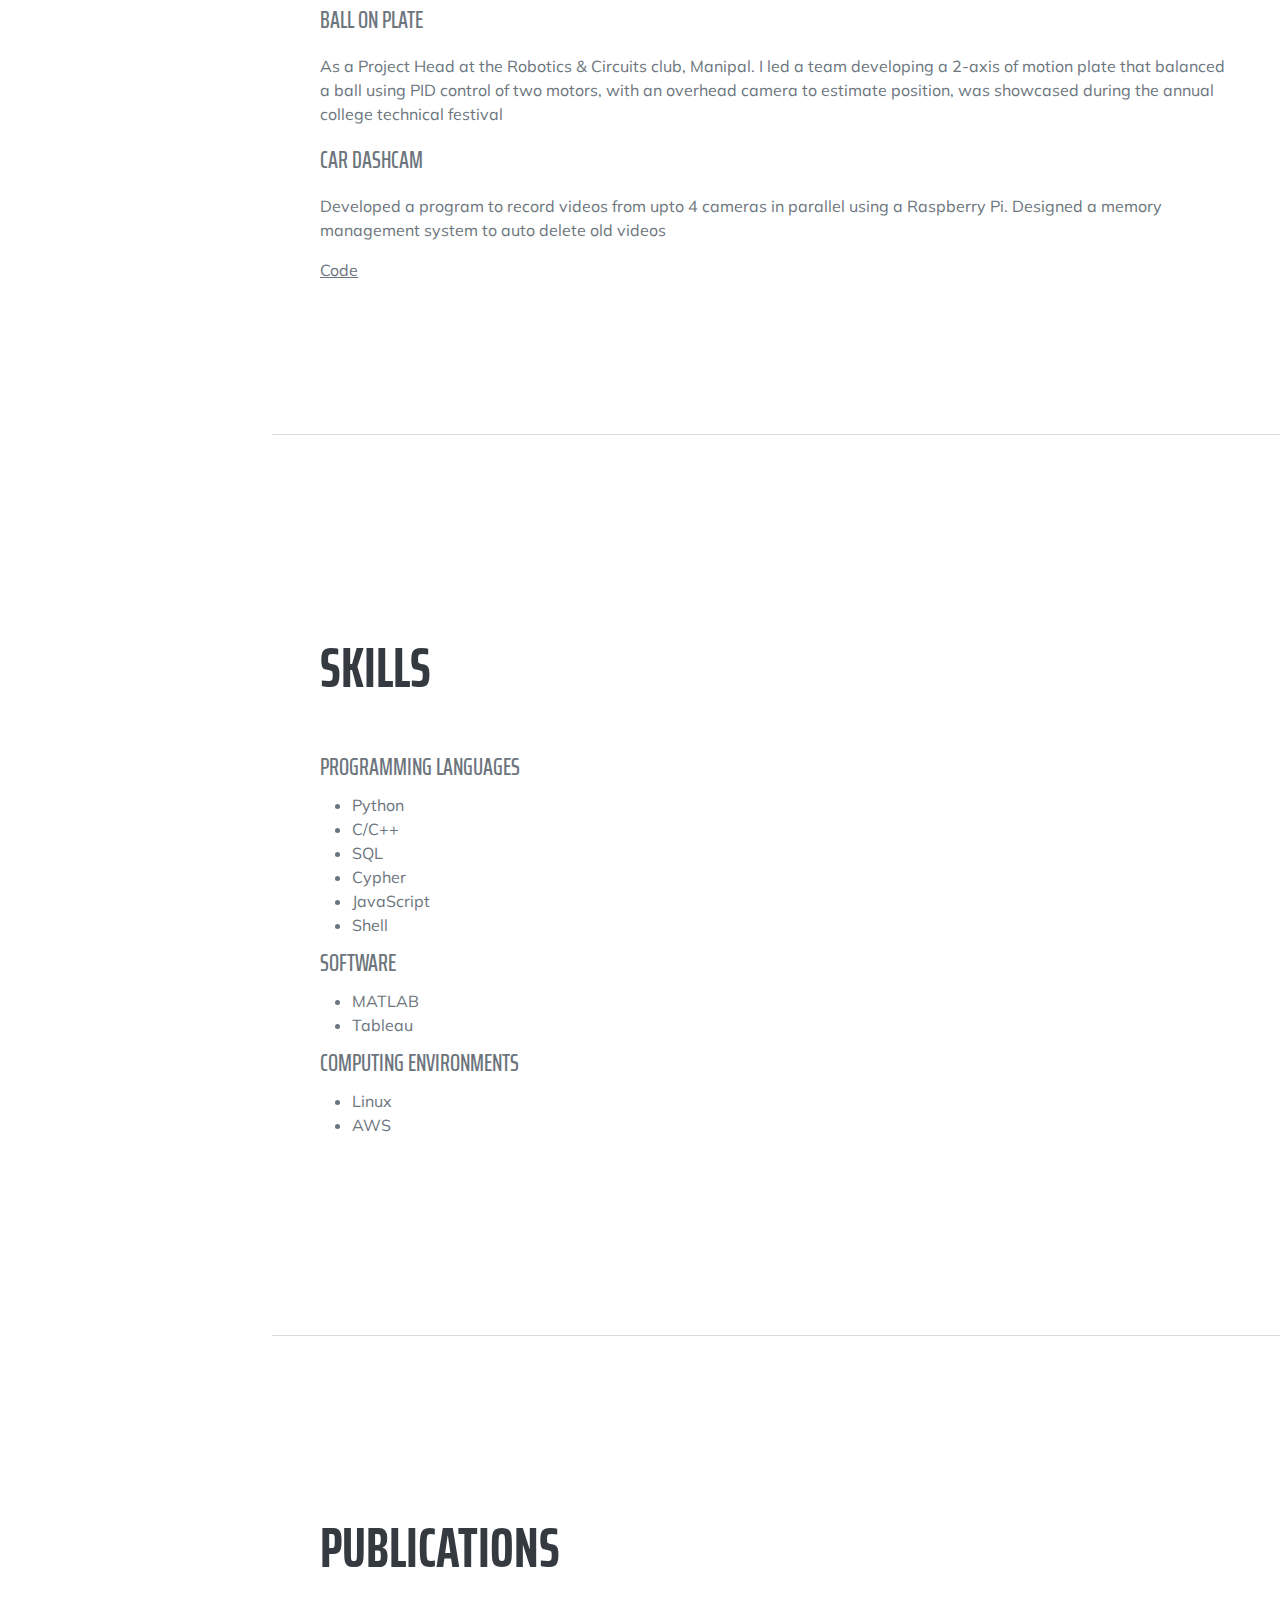
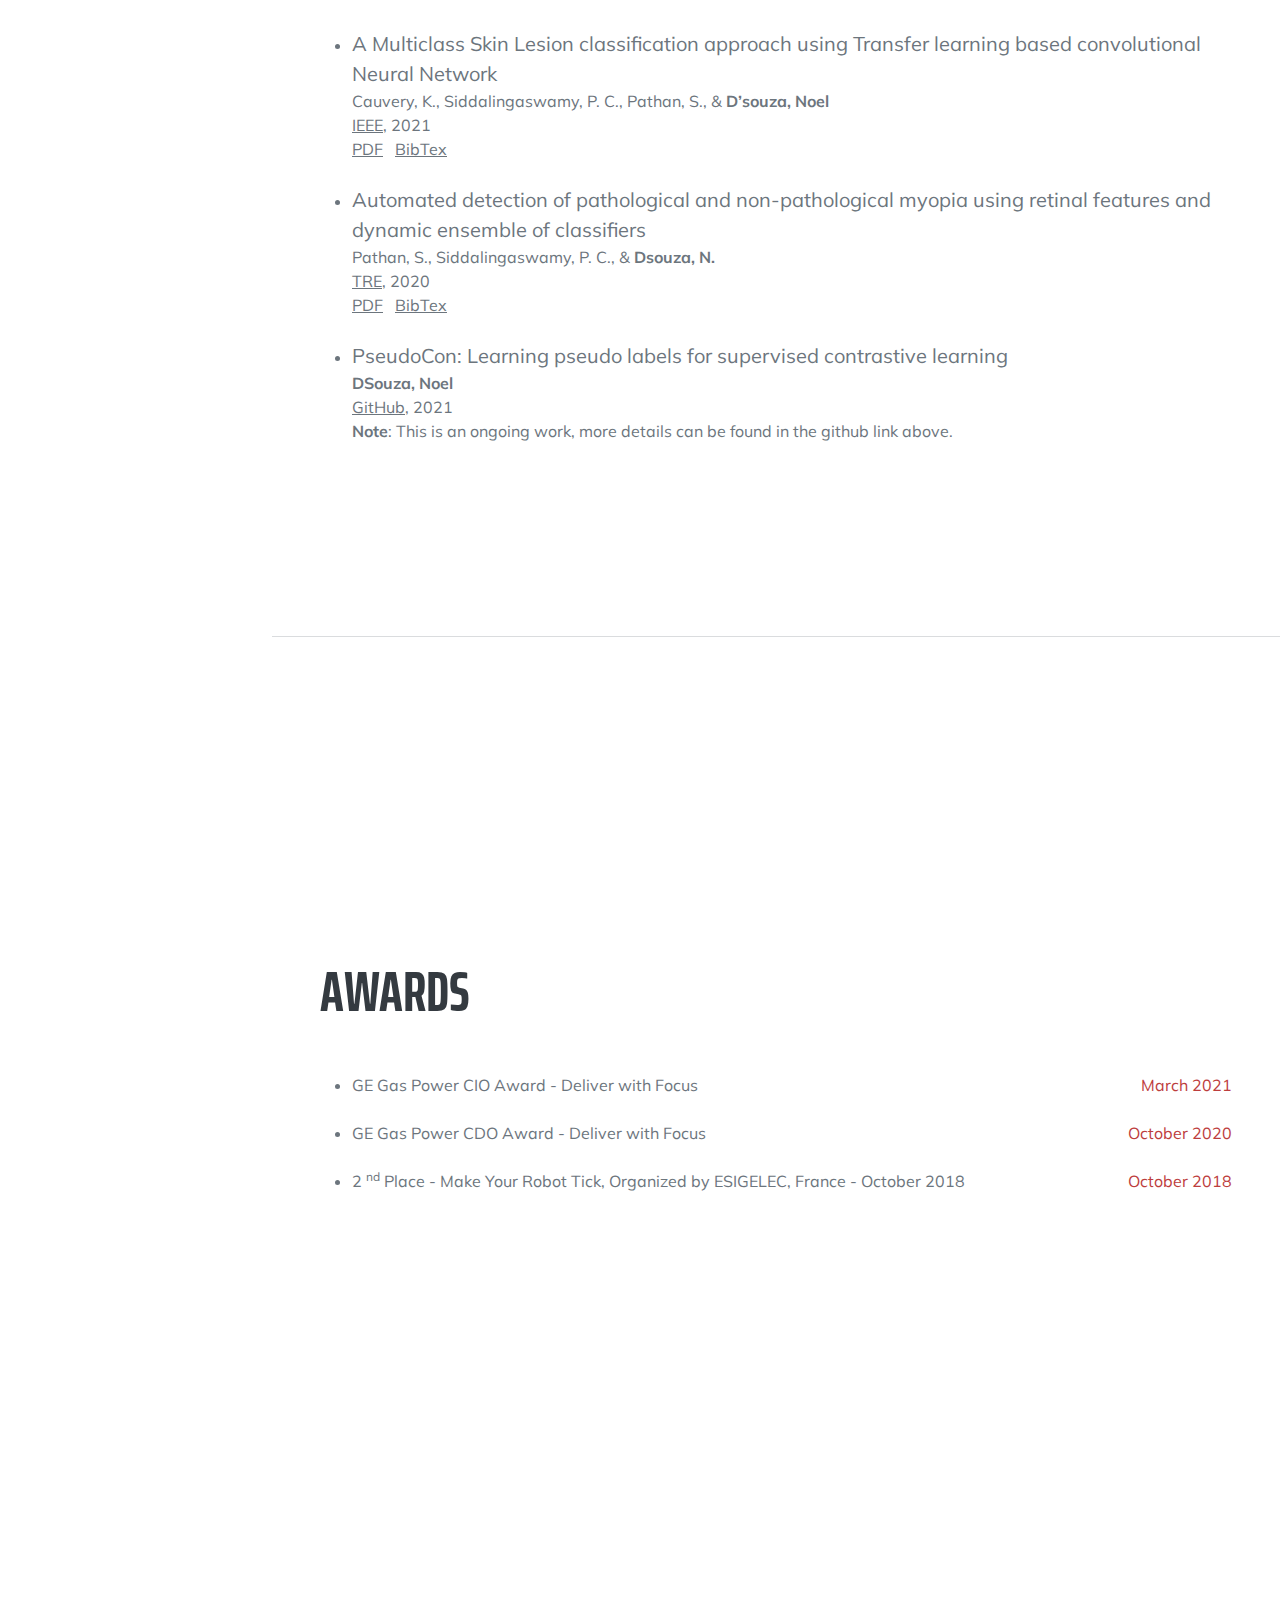
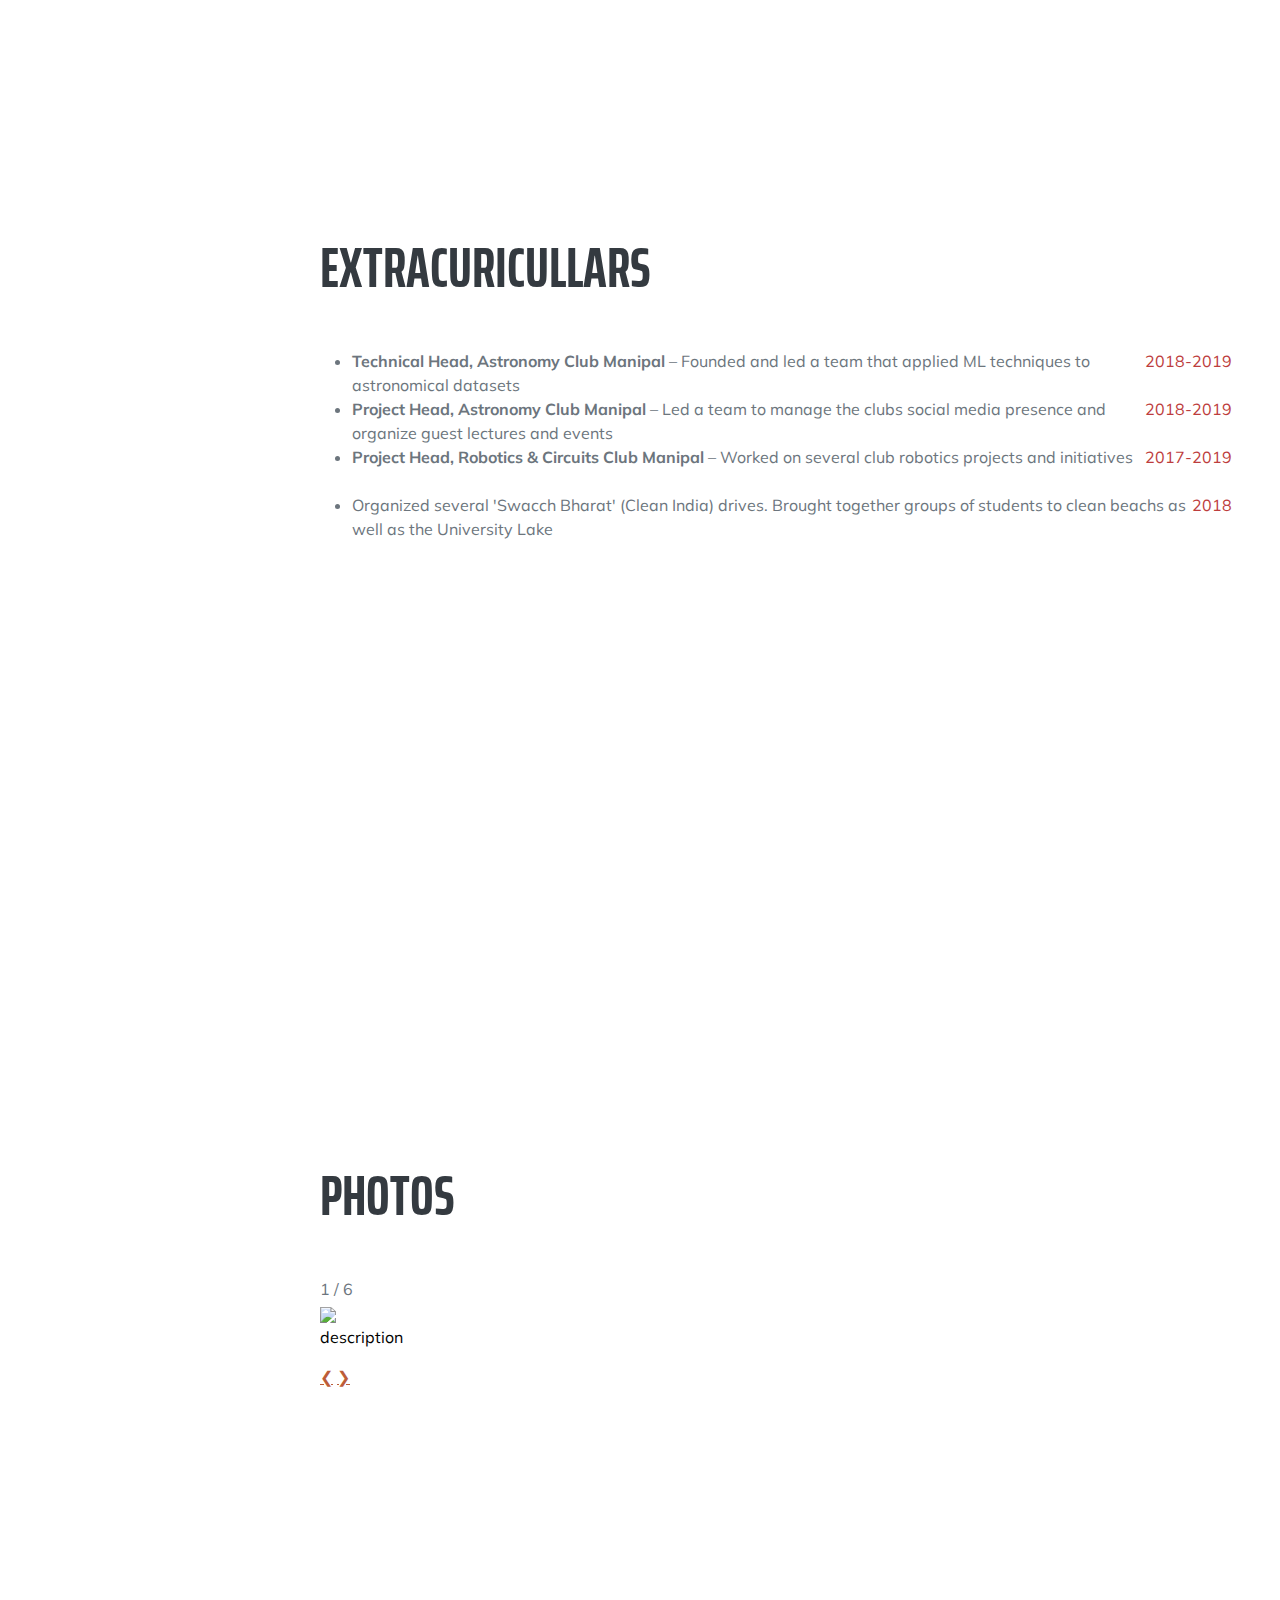
==== commit 24dd70cc: "removed courses section, added PR to extra cur section" ====
--- a/index.html
+++ b/index.html
@@ -32,7 +32,7 @@
                     <li class="nav-item"><a class="nav-link js-scroll-trigger" href="#skills">Skills</a></li>
                     <li class="nav-item"><a class="nav-link js-scroll-trigger" href="#publications">Publications</a></li>
                     <li class="nav-item"><a class="nav-link js-scroll-trigger" href="#awards">Awards</a></li>
-                    <li class="nav-item"><a class="nav-link js-scroll-trigger" href="#courses">Courses</a></li>
+                    <!-- <li class="nav-item"><a class="nav-link js-scroll-trigger" href="#courses">Courses</a></li> -->
                     <li class="nav-item"><a class="nav-link js-scroll-trigger" href="#extras">Extracuricullars</a></li>
                     <li class="nav-item"><a class="nav-link js-scroll-trigger" href="#photos">Photos</a></li>
 
@@ -312,60 +312,36 @@
                 </div>
             </section>
             <!-- Courses-->
-            <section class="resume-section" id="courses">
+<!--             <section class="resume-section" id="courses">
                 <div class="resume-section-content">
                     <h2 class="mb-5">Courses</h2>
                     <div class="d-flex   justify-content-between mb-0">
                         <div>
                         <ul class=" mb-0">
                             <li>
-                                <!-- <span class="fa-li"><i class="fas fa-trophy text-warning"></i></span> -->
                                 Machine Learning by Stanford University on Coursera 
-                                <a class="publication-link" href="" target="_blank"><u>(View Certificate)</u></a>&ensp;
-                                <!-- TODO put link above -->
-                            </li>
-                        </ul>
-                        </div>
-                        <div class="flex-shrink-0 mb-3">
-                            <div class="flex-shrink-0 mb-2"><span class="text-primary">March 2021</span></div> 
-
-                        </div>            
+                                <a class="publication-link" href="https://www.coursera.org/account/accomplishments/certificate/WXBXF9W3U84U" target="_blank"><u>(View Certificate)</u></a>&ensp;
+                            </li>
+                        </ul>
+                        </div>
+         
                     </div>
                 
                     <div class="d-flex  justify-content-between mb-0">
                         <div>
                         <ul class="mb-0">
                             <li>
-                                <!-- <span class="fa-li"><i class="fas fa-trophy text-warning"></i></span> -->
-                                Deep Learning Specialization by deeplearning.ai on Coursera 
-                                <a class="publication-link" href="" target="_blank"><u>(View Certificate)</u></a>&ensp;
-                                <!-- TODO put link above -->
-
-                            </li>
-                        </ul>
-                        </div>
-                        <div class="flex-shrink-0 mb-3">
-                            <div class="flex-shrink-0 mb-2"><span class="text-primary">October 2020</span></div> 
-
-                        </div>            
-                    </div> 
-                    <div class="d-flex  justify-content-between mb-0">
-                        <div>
-                        <ul class="mb-0">
-                            <li>
-<!-- TODO fix this section -->
-                                Place - Make Your Robot Tick, Organized by ESIGELEC, France - October 2018
-                            </li>
-                        </ul>
-                        </div>
-                        <div class="flex-shrink-0 mb-3">
-                            <div class="flex-shrink-0 mb-2"><span class="text-primary">October 2018</span></div> 
-
-                        </div>            
-                    </div>                      
-
-                </div>
-            </section>
+                                Deep Learning Specialization by DeepLearning.AI on Coursera 
+                                <a class="publication-link" href="https://www.coursera.org/account/accomplishments/specialization/certificate/LKPWZBNEGR7X" target="_blank"><u>(View Certificate)</u></a>&ensp;
+
+                            </li>
+                        </ul>
+                        </div>
+     
+                    </div>                       
+                </div>
+            </section> -->
+
             <!-- Extra Curicullars-->
             <section class="resume-section" id="extras">
                 <div class="resume-section-content">
@@ -384,7 +360,19 @@
 
                         </div>            
                     </div>
-                
+                    <div class="d-flex   justify-content-between mb-0">
+                        <div>
+                        <ul class="mb-0">
+                            <li>
+                                <b>Project Head, Astronomy Club Manipal</b> – Led a team to manage the clubs social media presence and organize guest lectures and events
+                            </li>
+                        </ul>
+                        </div>
+                        <div class="flex-shrink-0 mb-3">
+                            <div class="flex-shrink-0 mb-2"><span class="text-primary">2018-2019</span></div> 
+
+                        </div>            
+                    </div>                
                     <div class="d-flex  justify-content-between mb-0">
                         <div>
                         <ul class="mb-0">
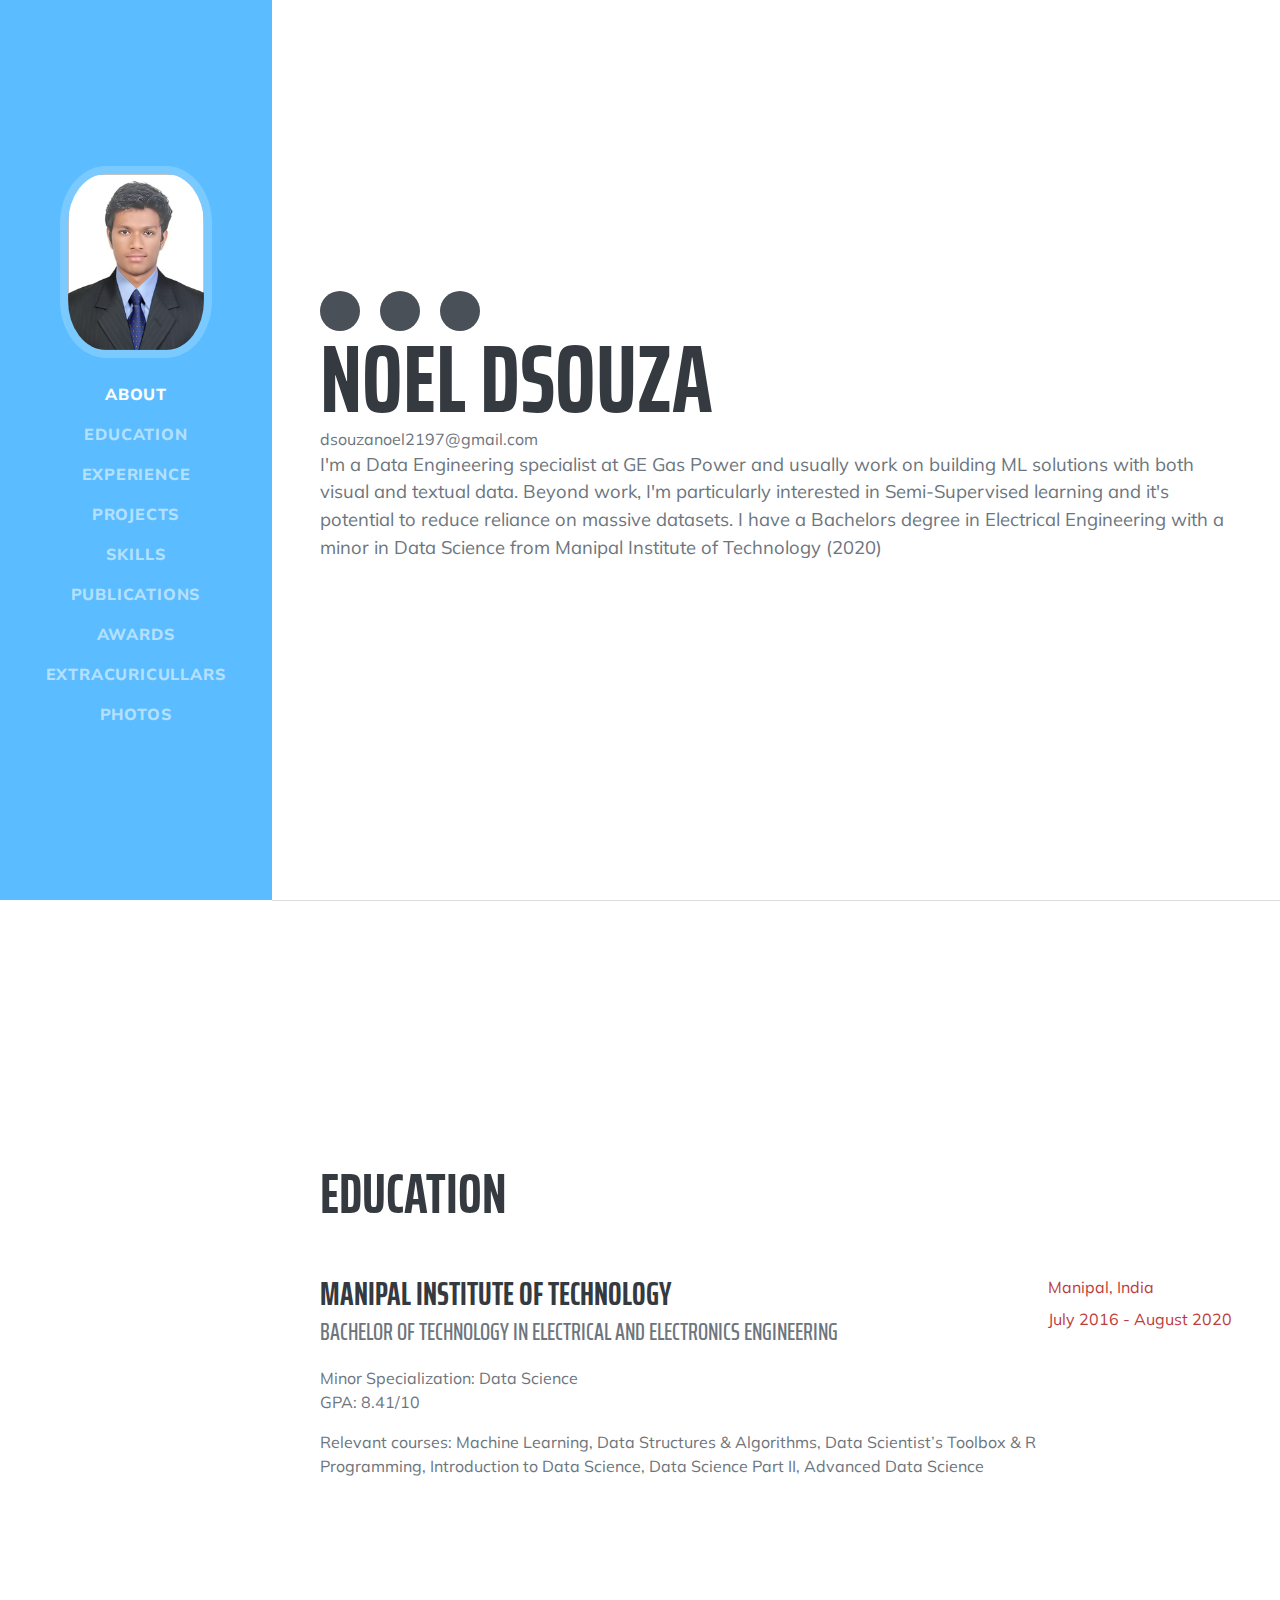
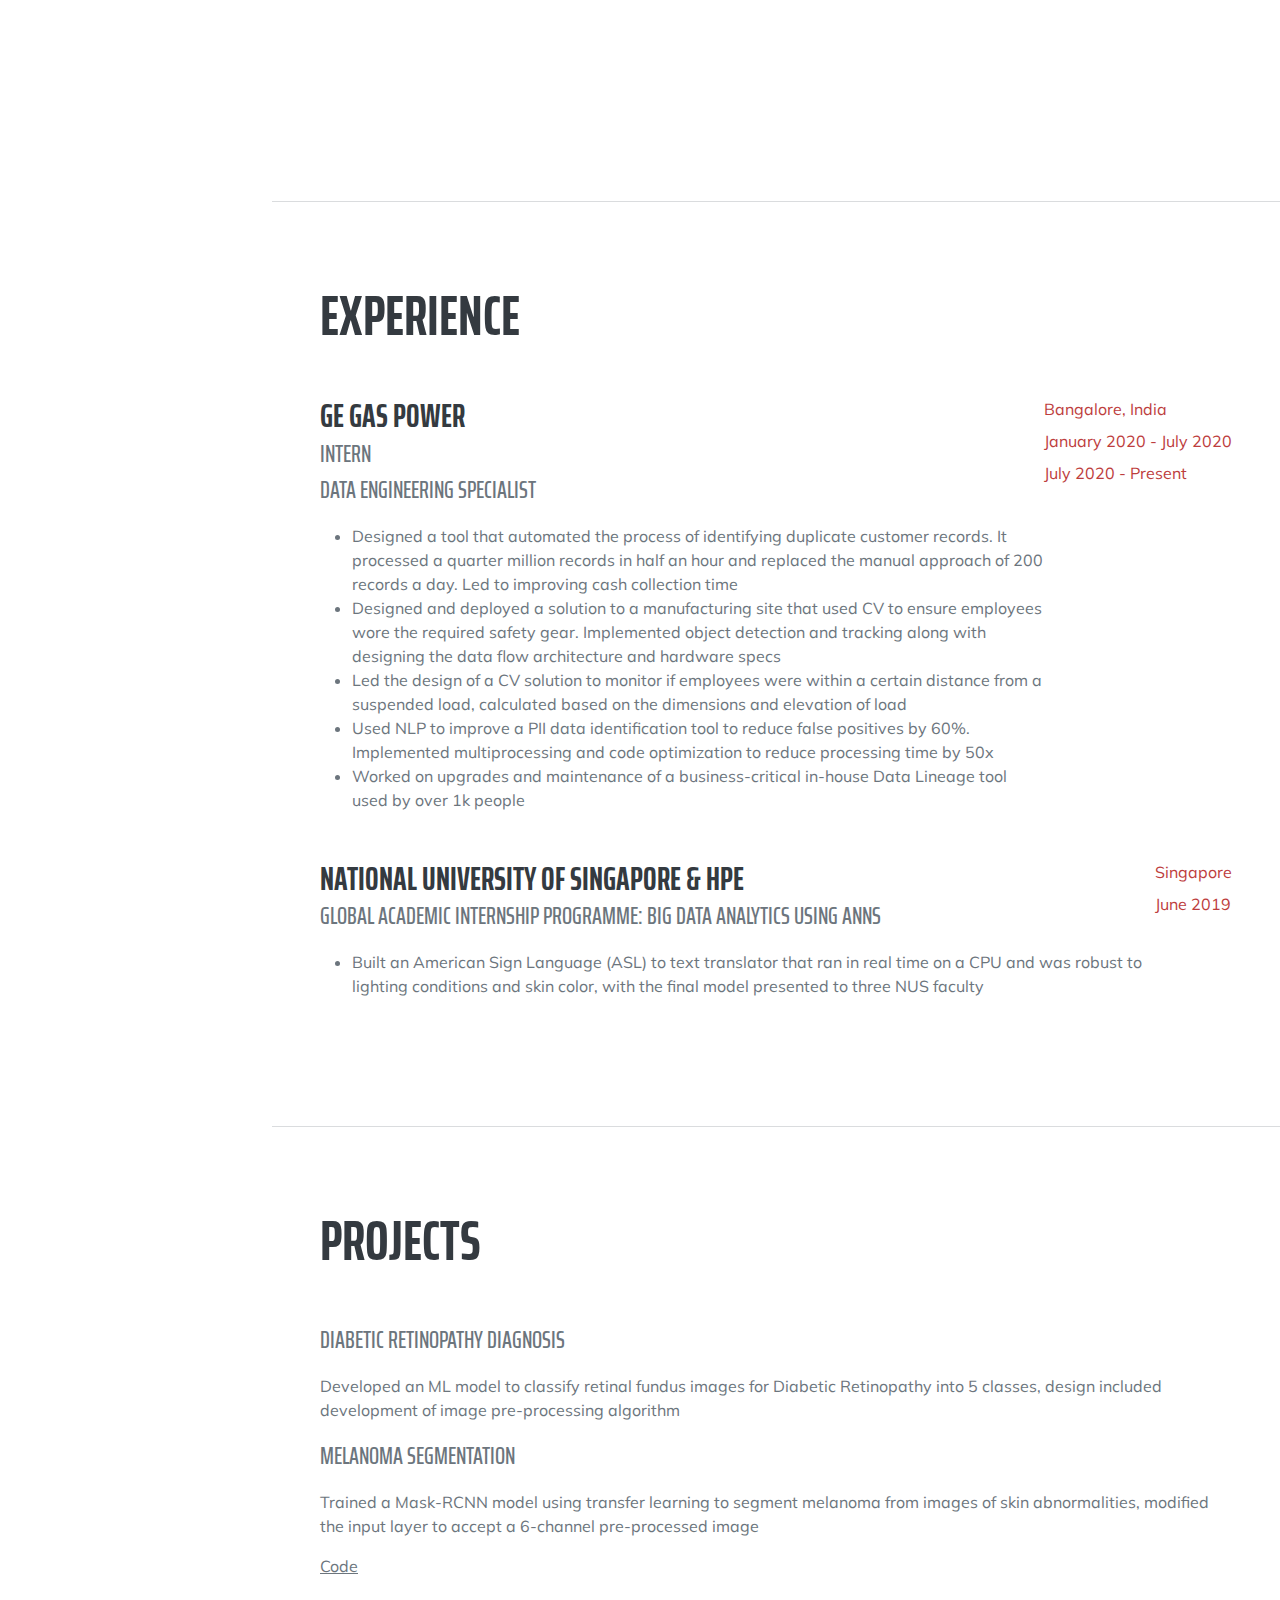
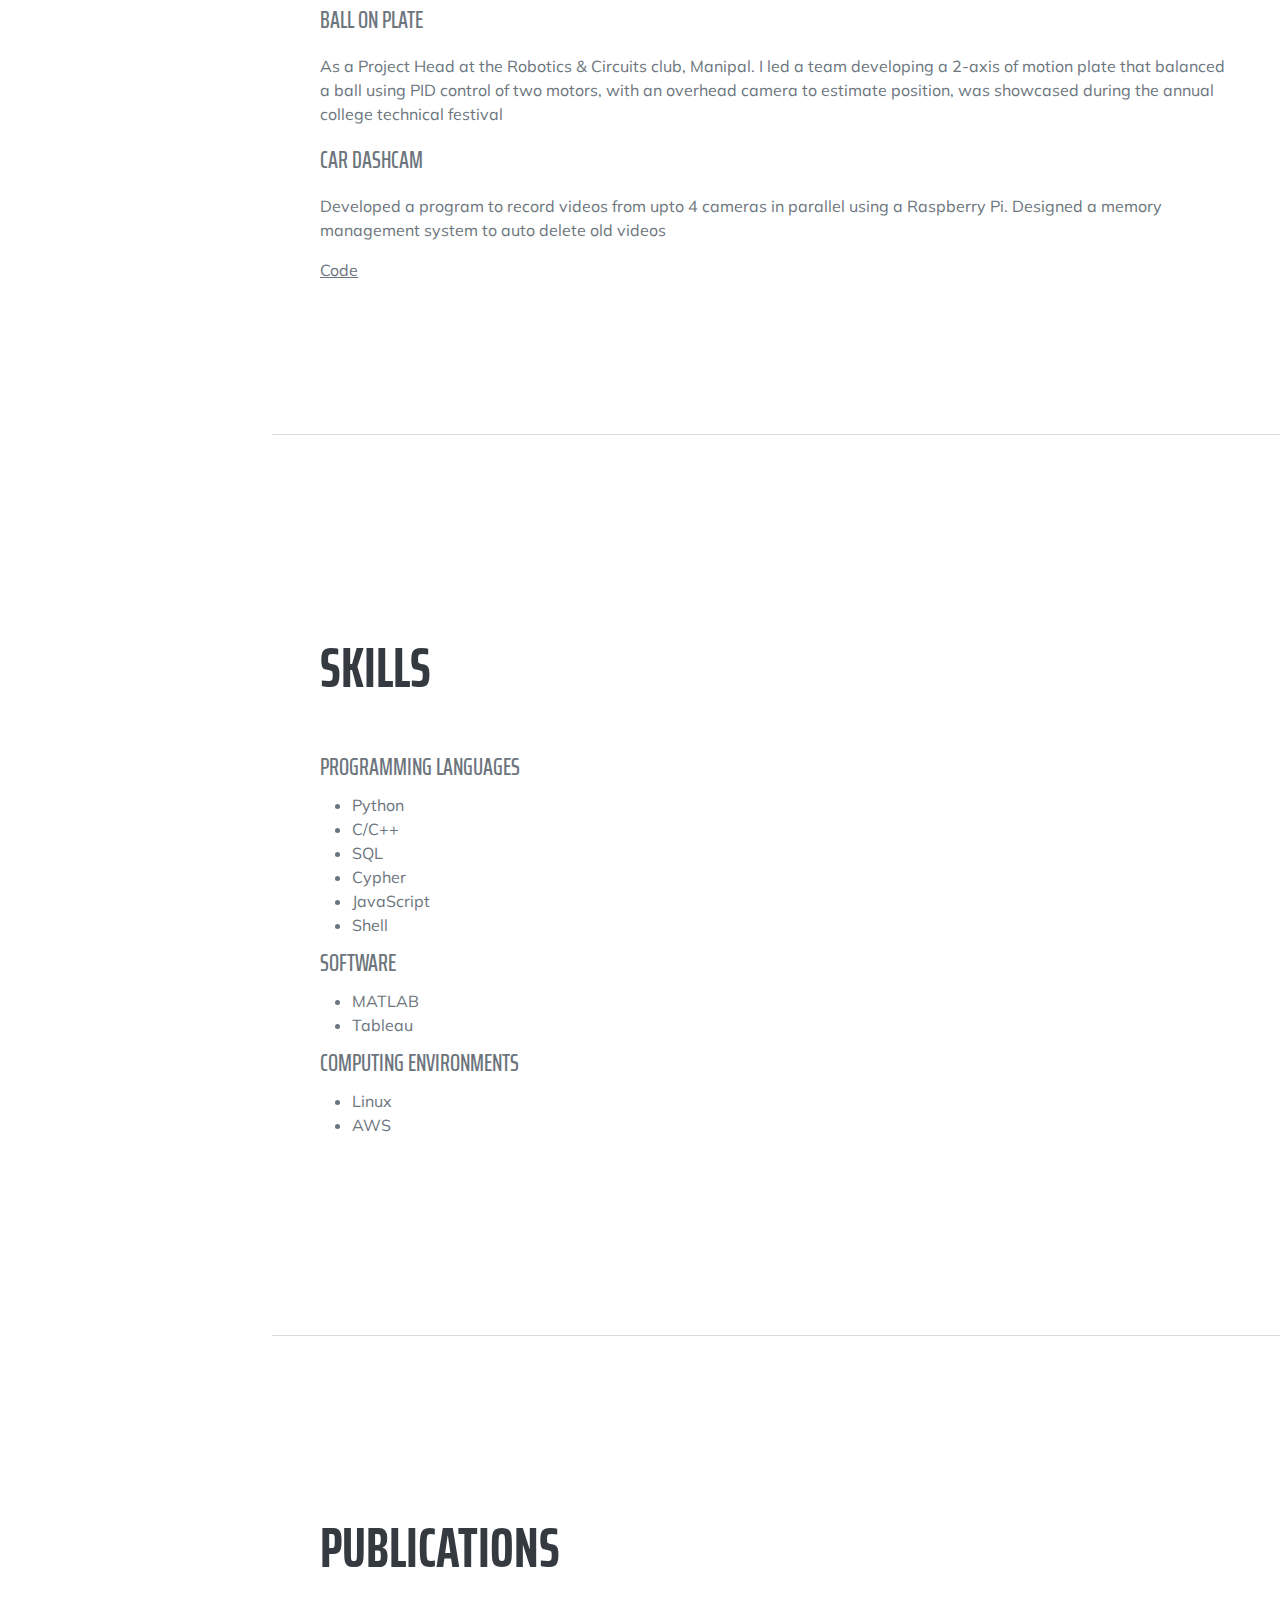
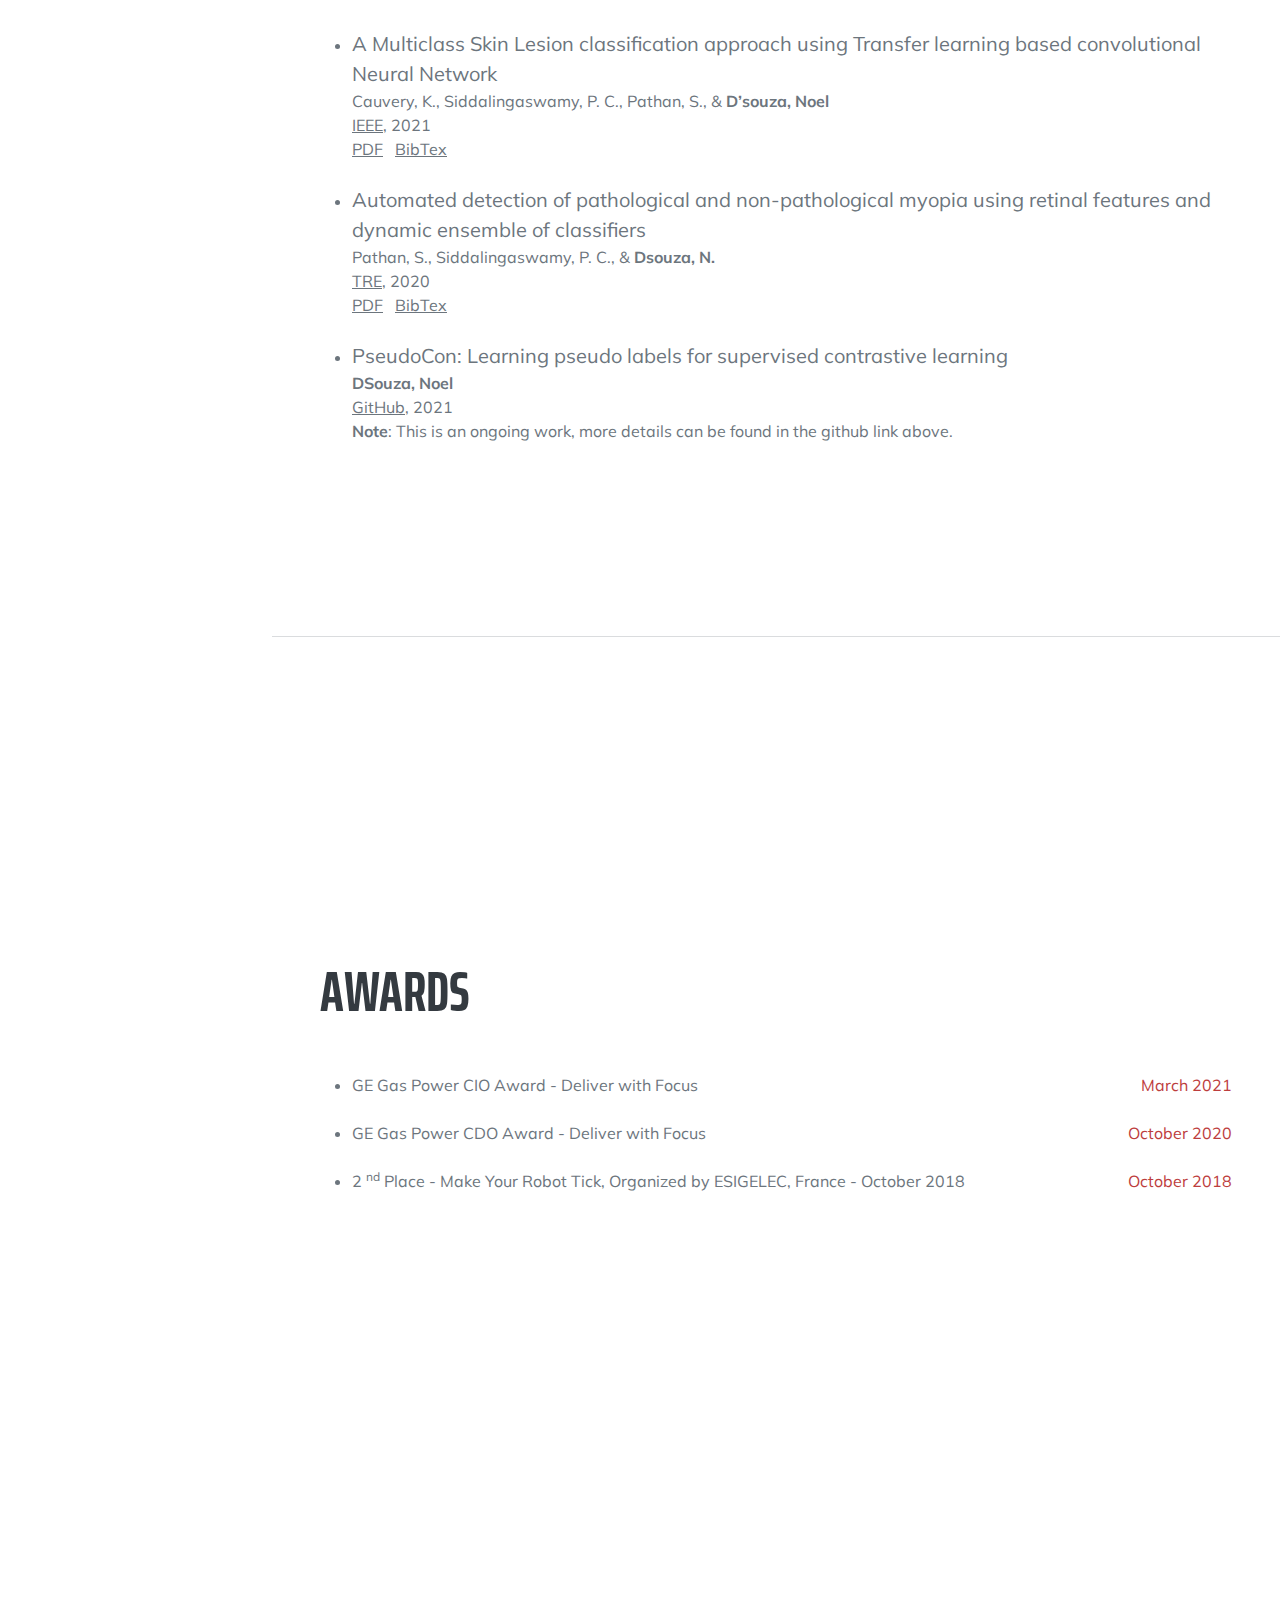
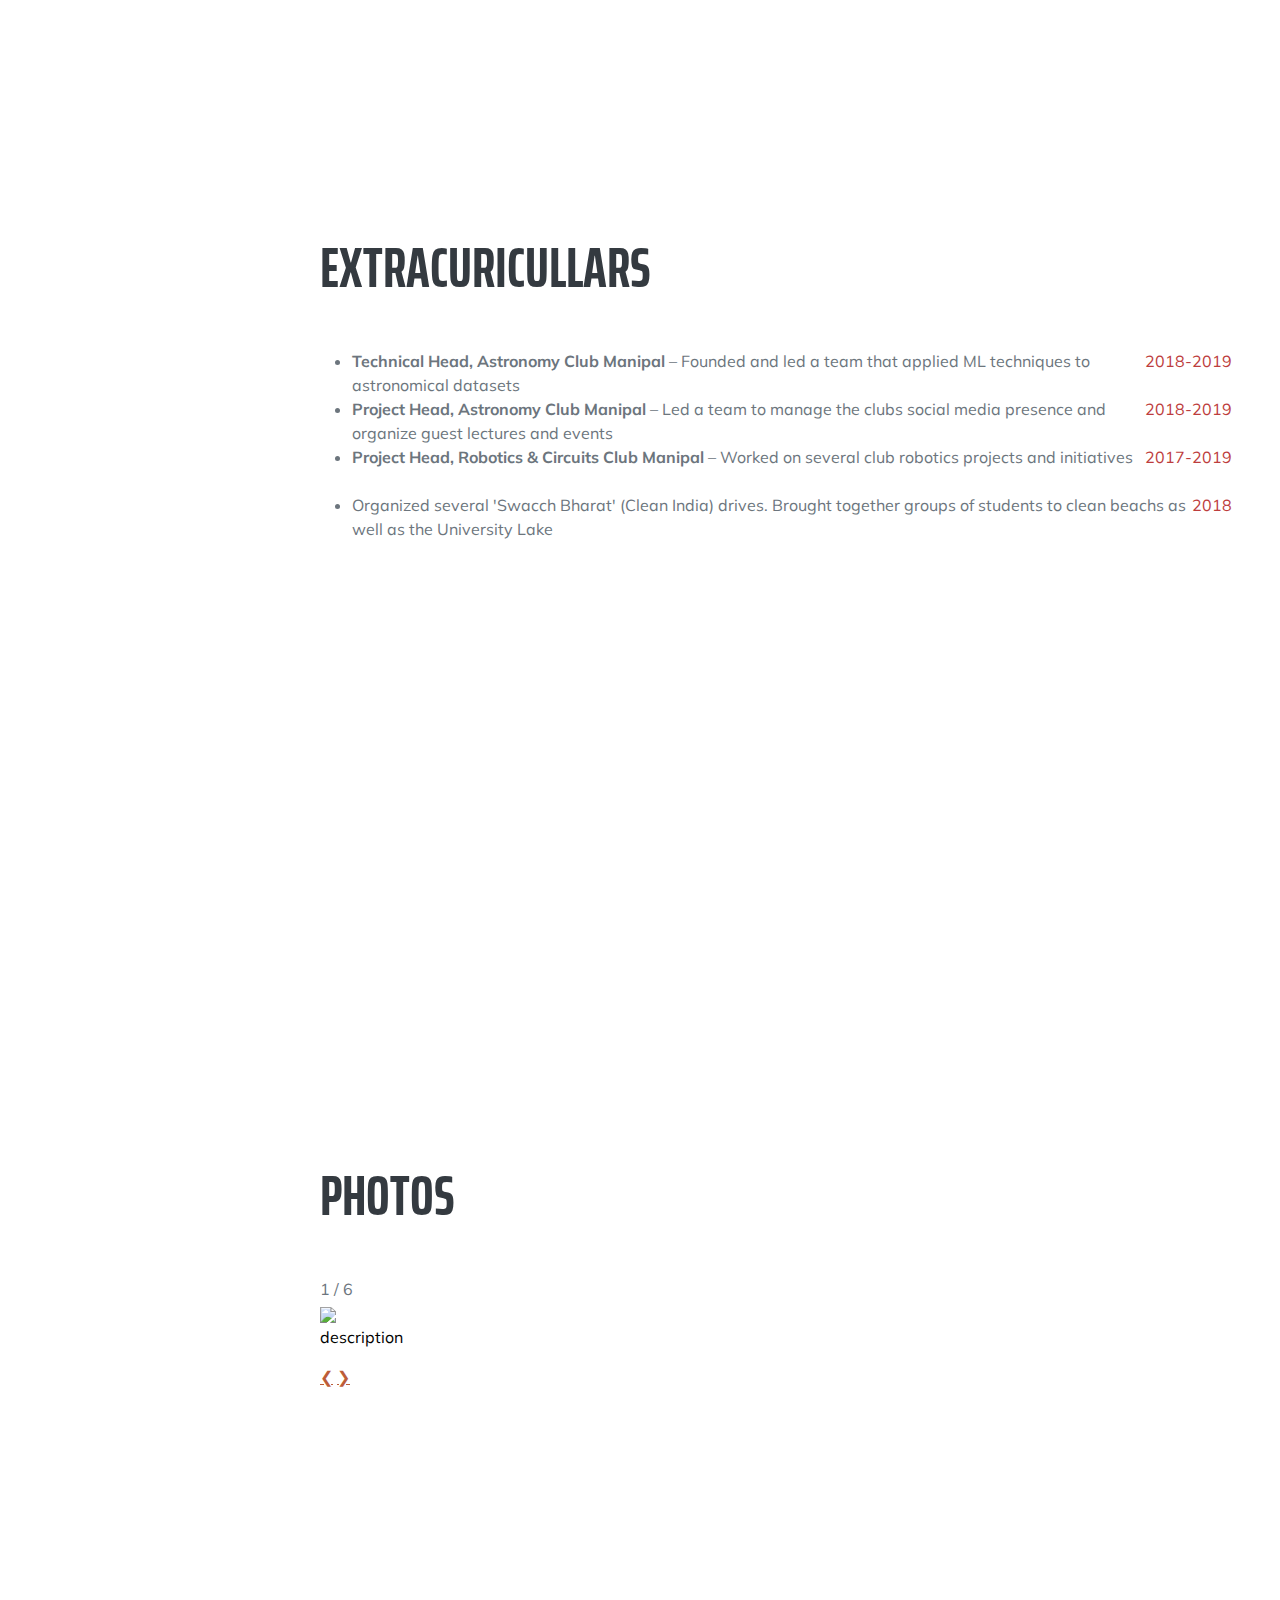
==== commit 60b3bb60: "Updated intro" ====
--- a/index.html
+++ b/index.html
@@ -58,7 +58,7 @@
                         <i class="fas fa-envelope"></i>
                         <a style="color: #6c757d; text-decoration: none;"  href="mailto:dsouzanoel2197@gmail.com">dsouzanoel2197@gmail.com</a>
                     </div>
-                    <p class="lead mb-5">Data Engineering specialist at GE Gas Power. Building ML solutions with both visual and textual data. Particularly interested in Semi-Supervised learning and it's potential to reduce reliance on massive datasets. Earned a degree in Electrical Engineering with a minor in Data Science from Manipal Institute of Technology (2020)</p>
+                    <p class="lead mb-5">I'm a Data Engineering specialist at GE Gas Power and usually work on building ML solutions with both visual and textual data. Beyond work, I'm particularly interested in Semi-Supervised learning and it's potential to reduce reliance on massive datasets. I have a Bachelors degree in Electrical Engineering with a minor in Data Science from Manipal Institute of Technology (2020)</p>
 
                 </div>
             </section>
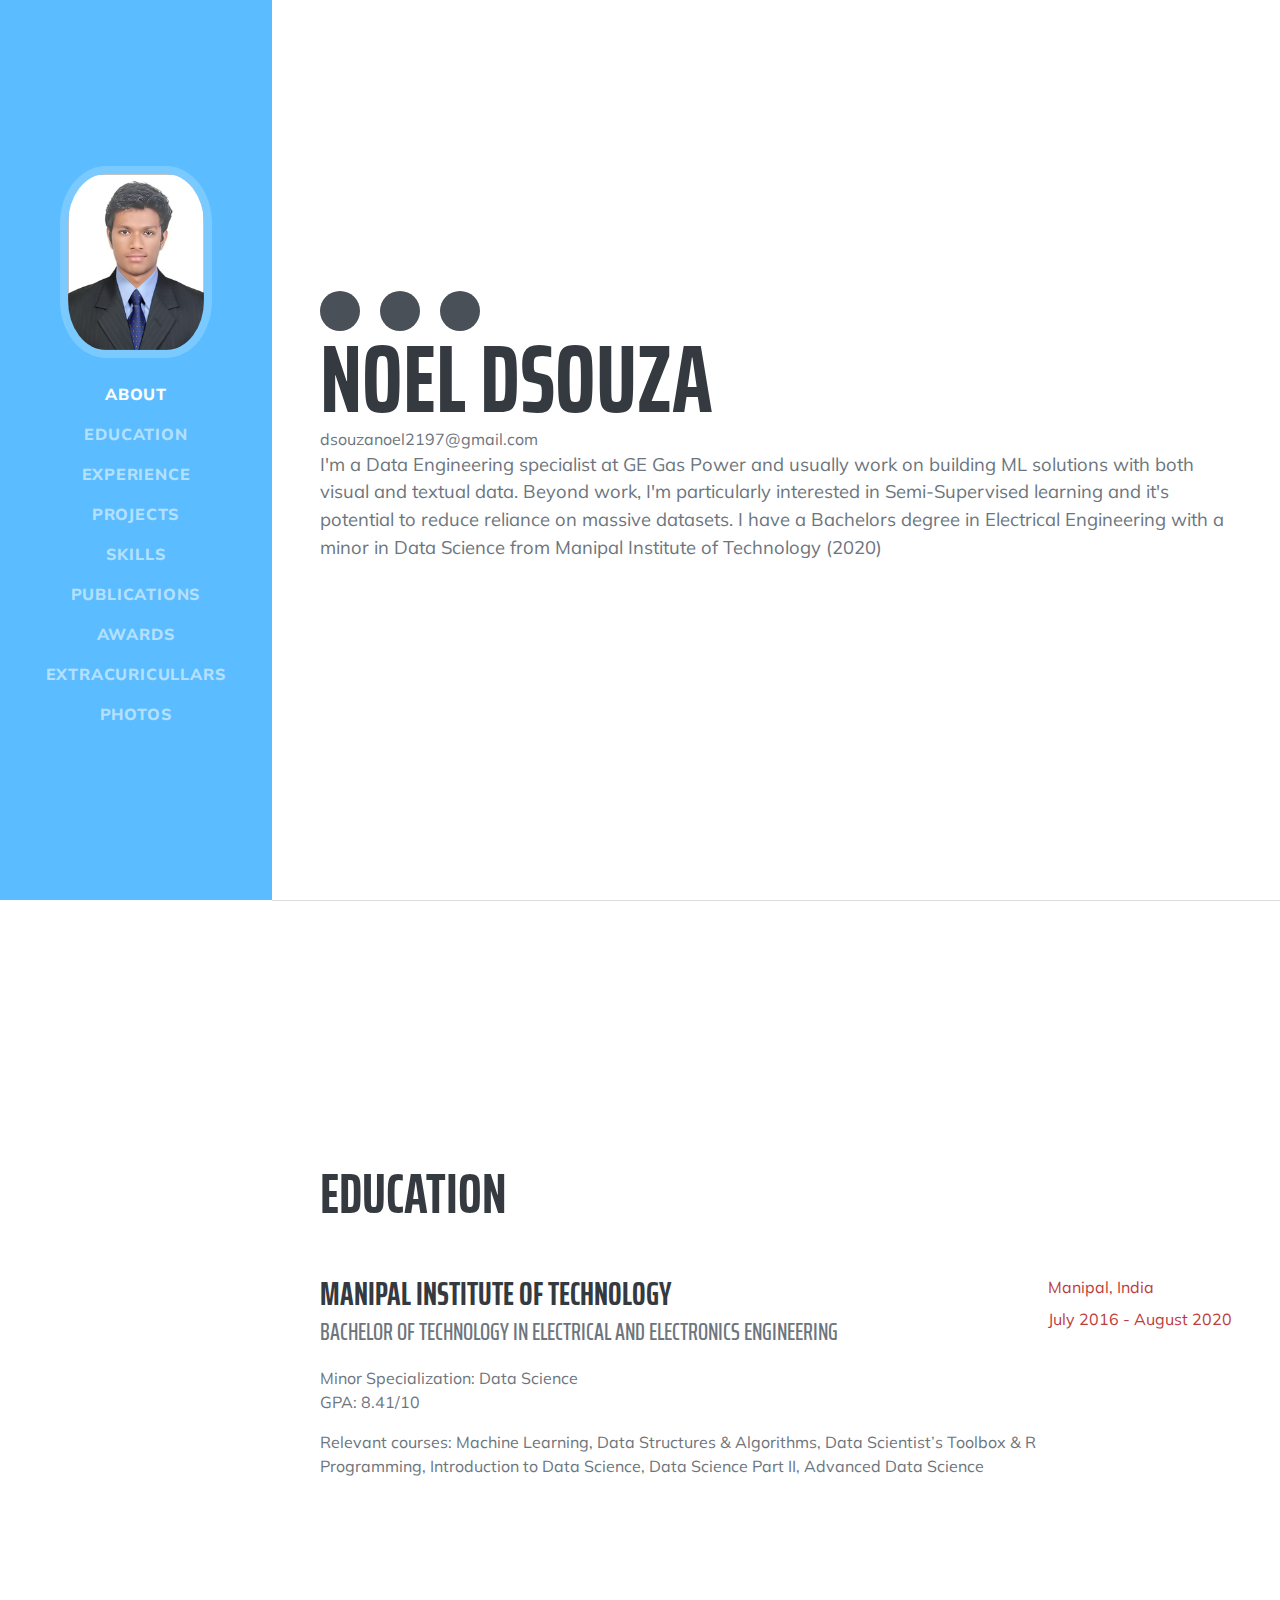
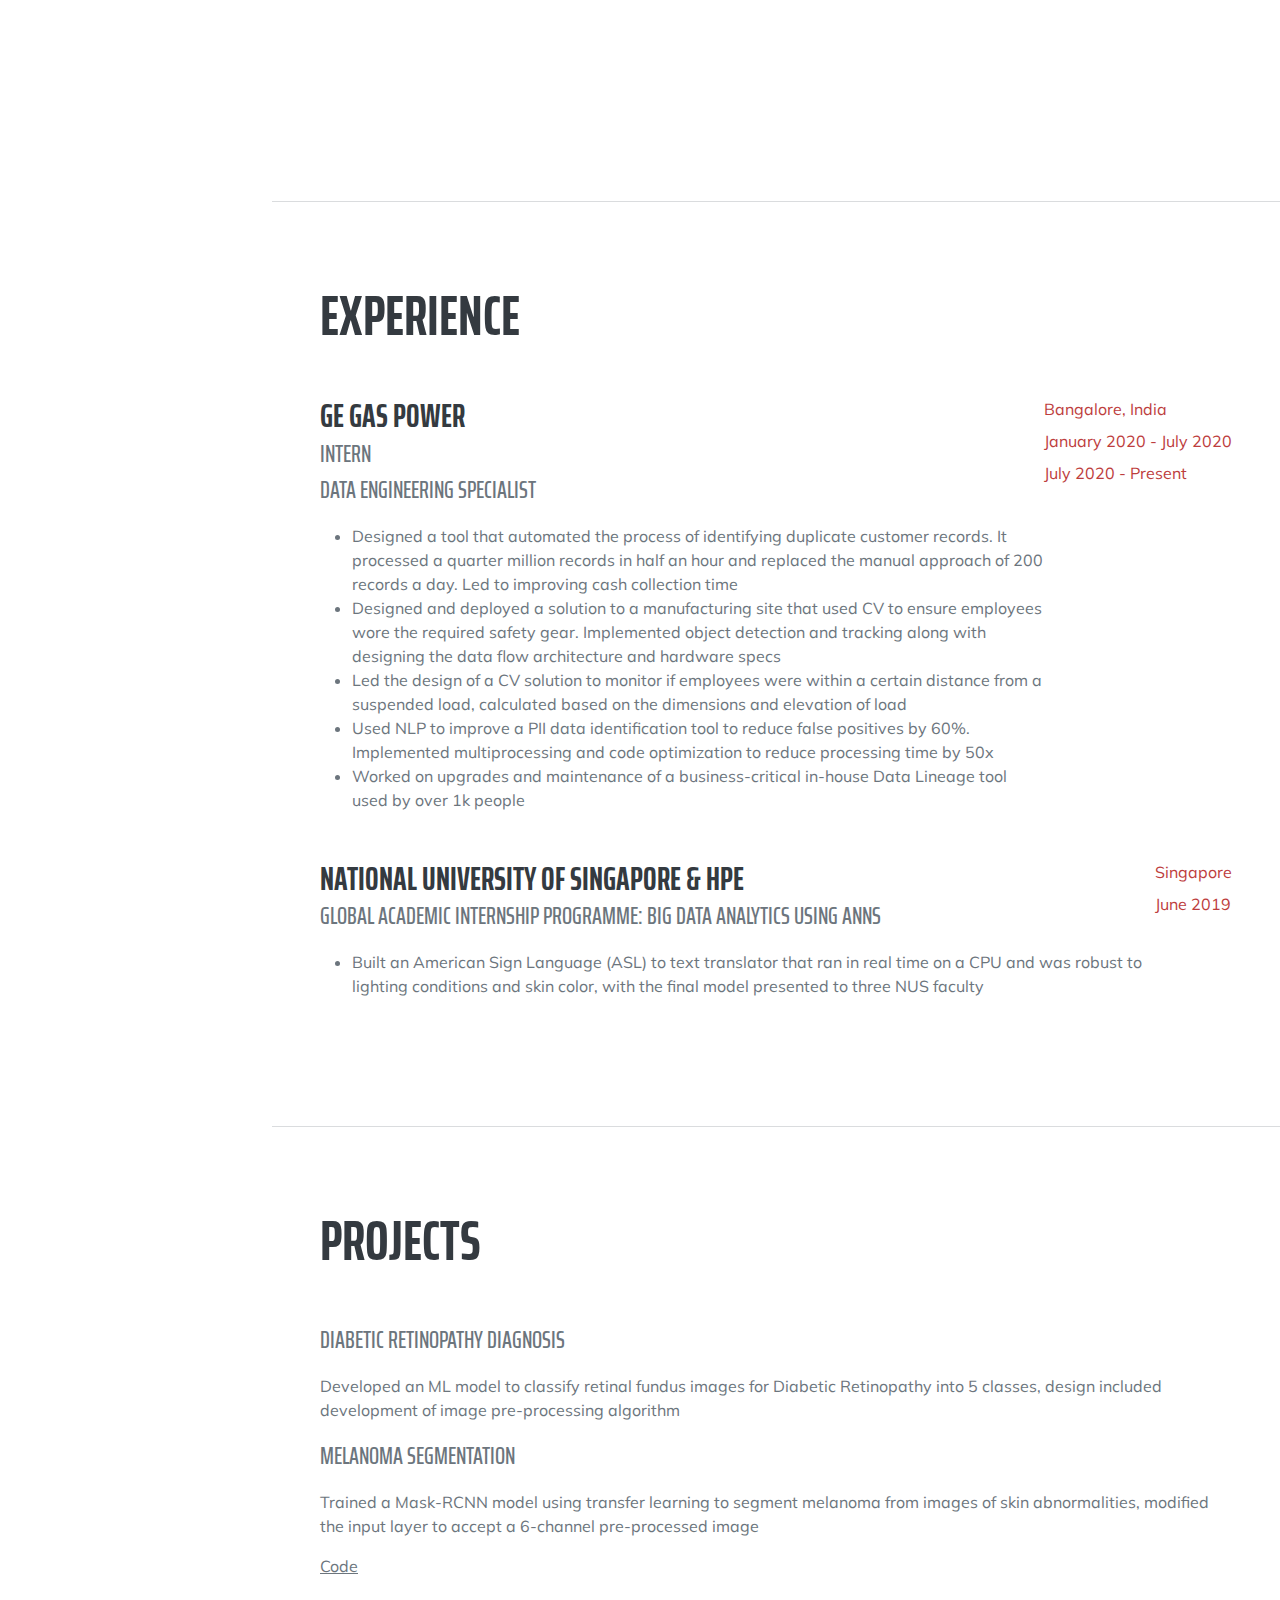
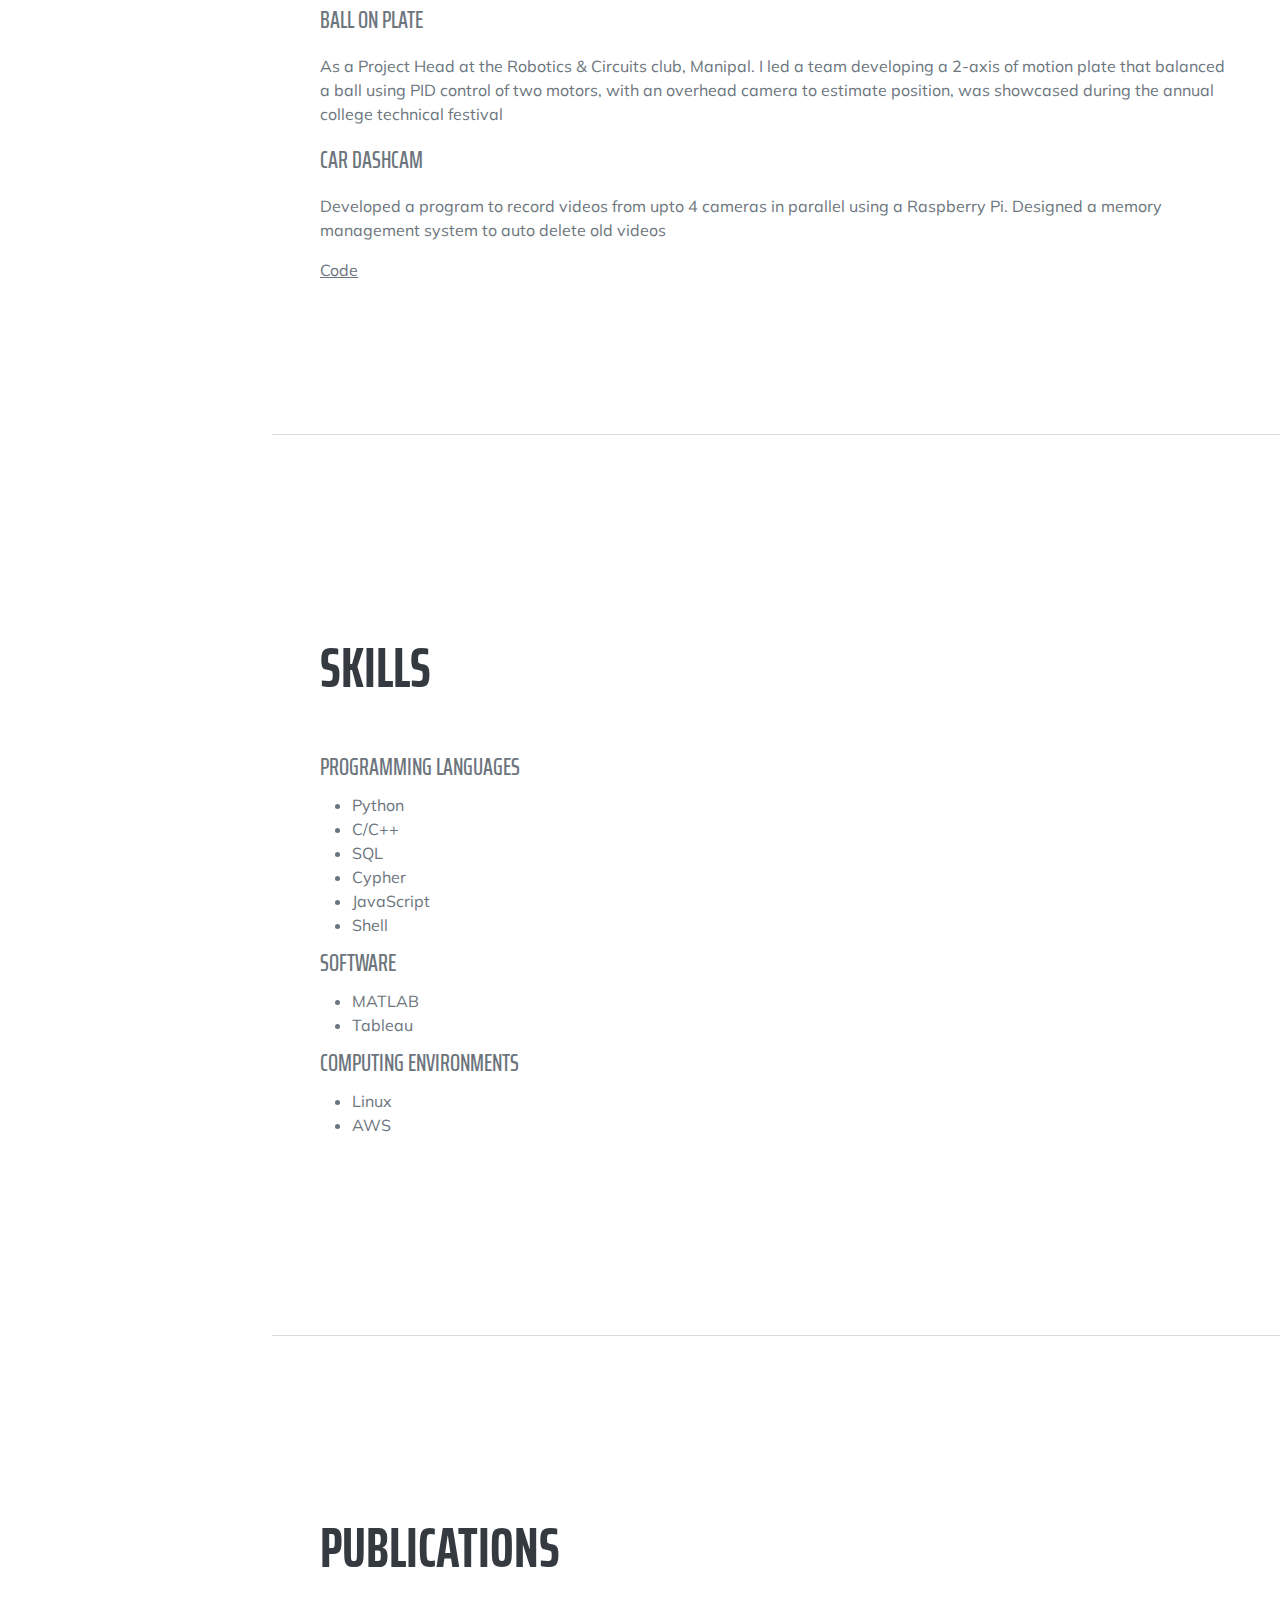
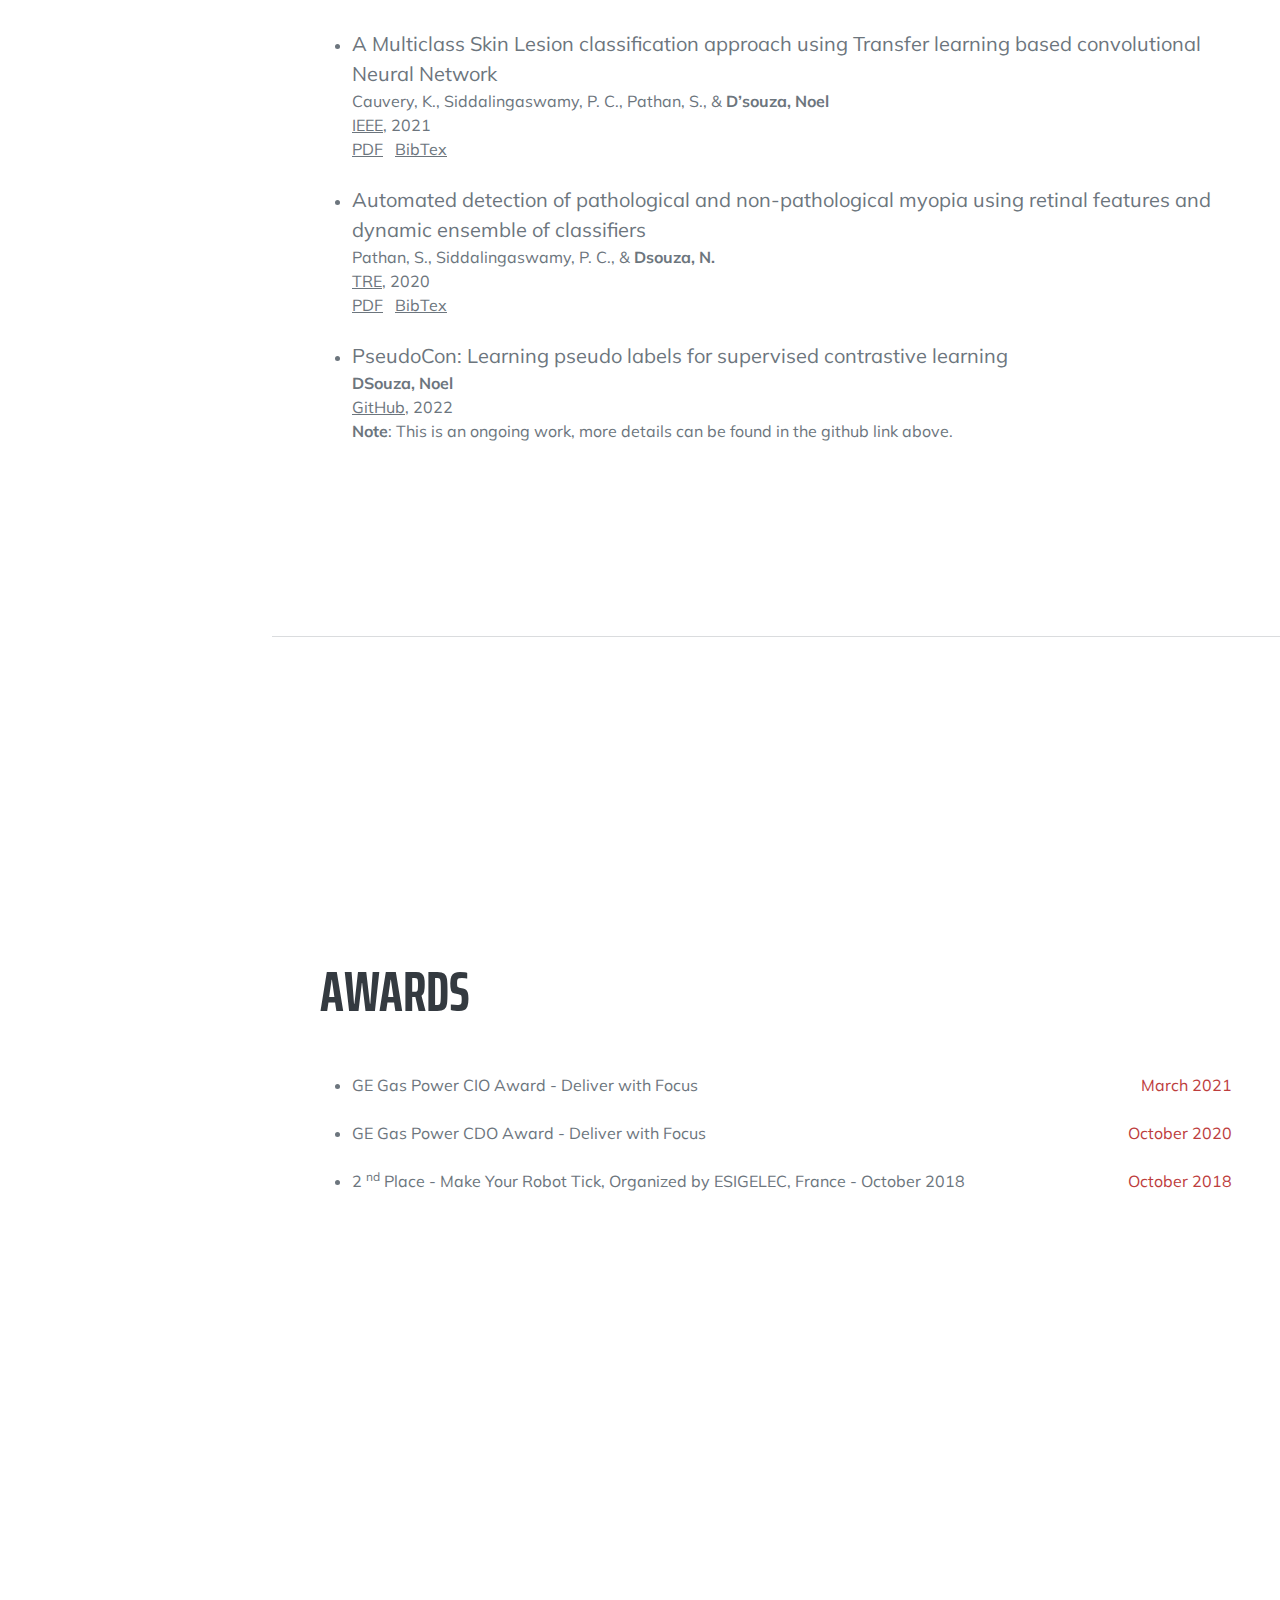
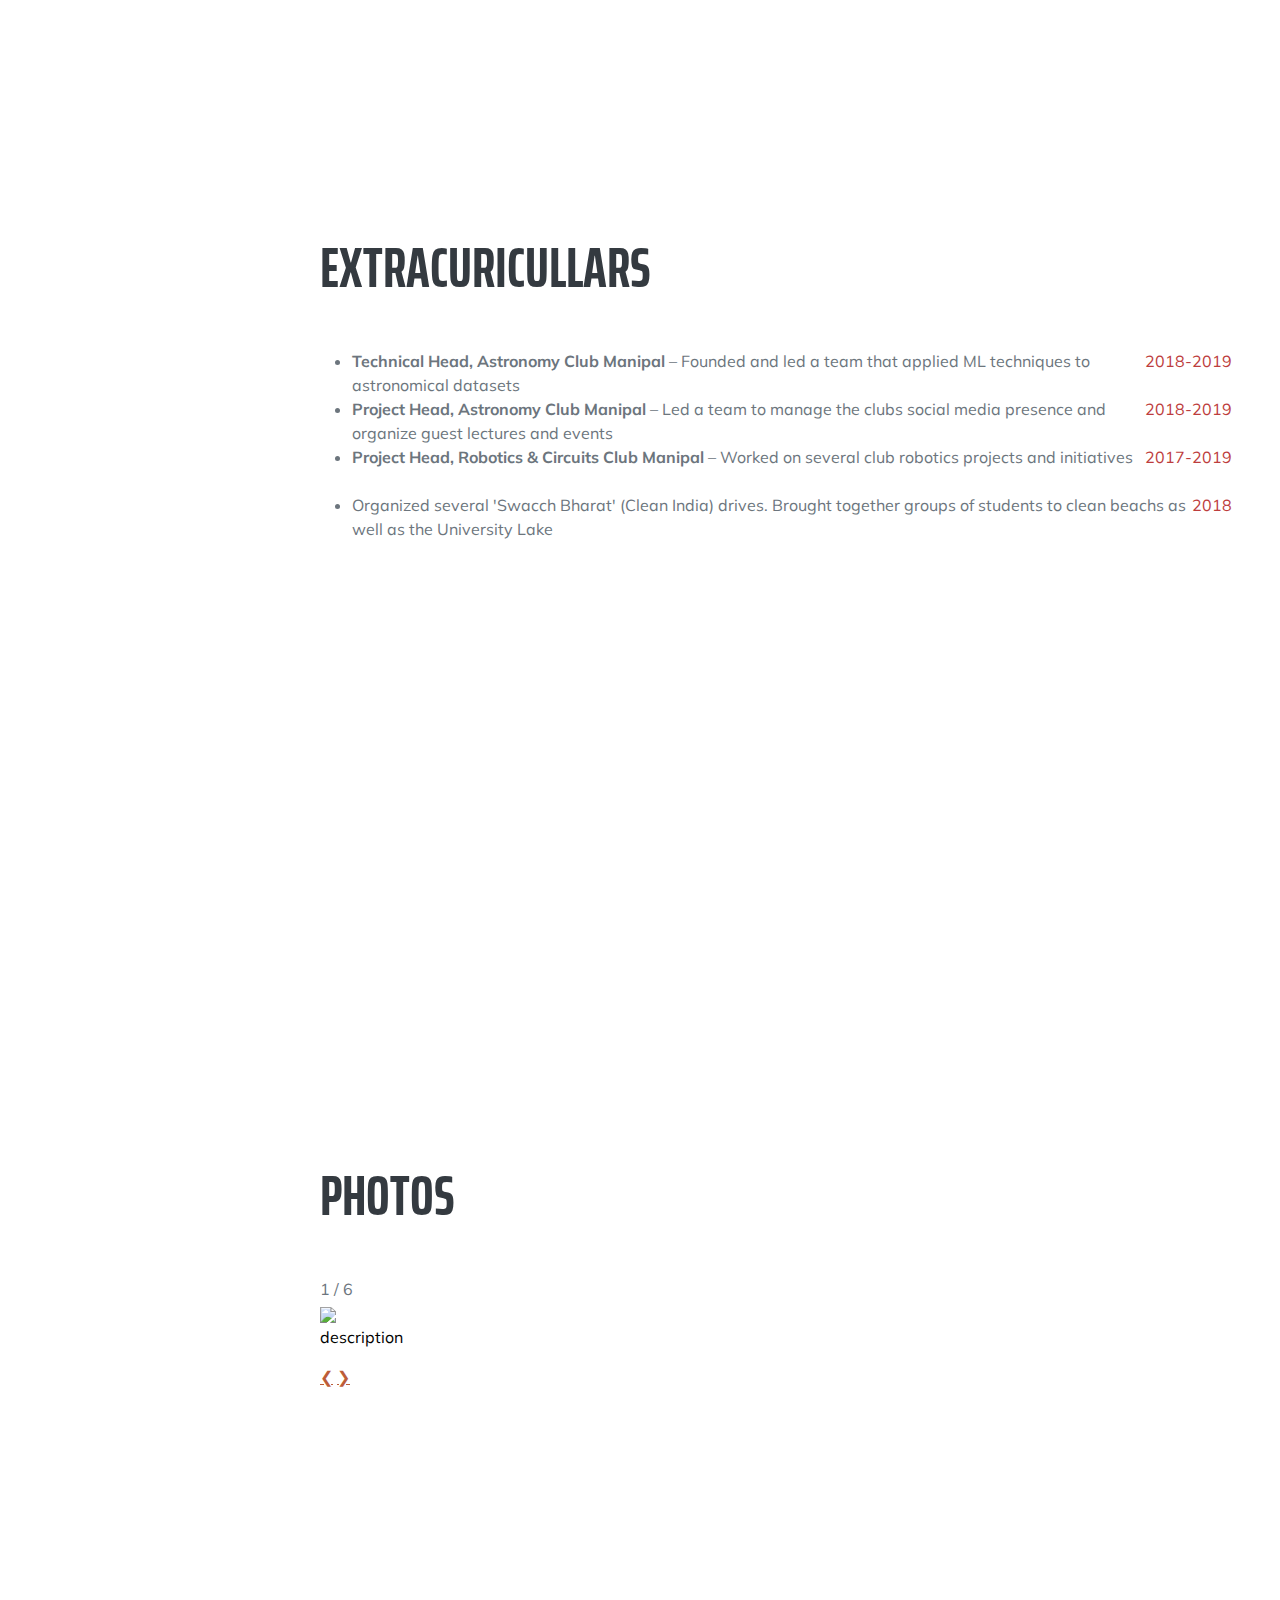
==== commit a48ead46: "Added github link" ====
--- a/index.html
+++ b/index.html
@@ -246,7 +246,7 @@
                                     <b> DSouza, Noel</b><br>
                                     </span>
 
-                                    <a class="publication-link" href="" target="_blank">GitHub</a>, 2021<br>
+                                    <a class="publication-link" href="https://github.com/dsouzinator/pseudocon" target="_blank">GitHub</a>, 2022<br>
                                     <p><b>Note</b>: This is an ongoing work, more details can be found in the github link above.</p>
                                     <!-- TODO put link above -->
 
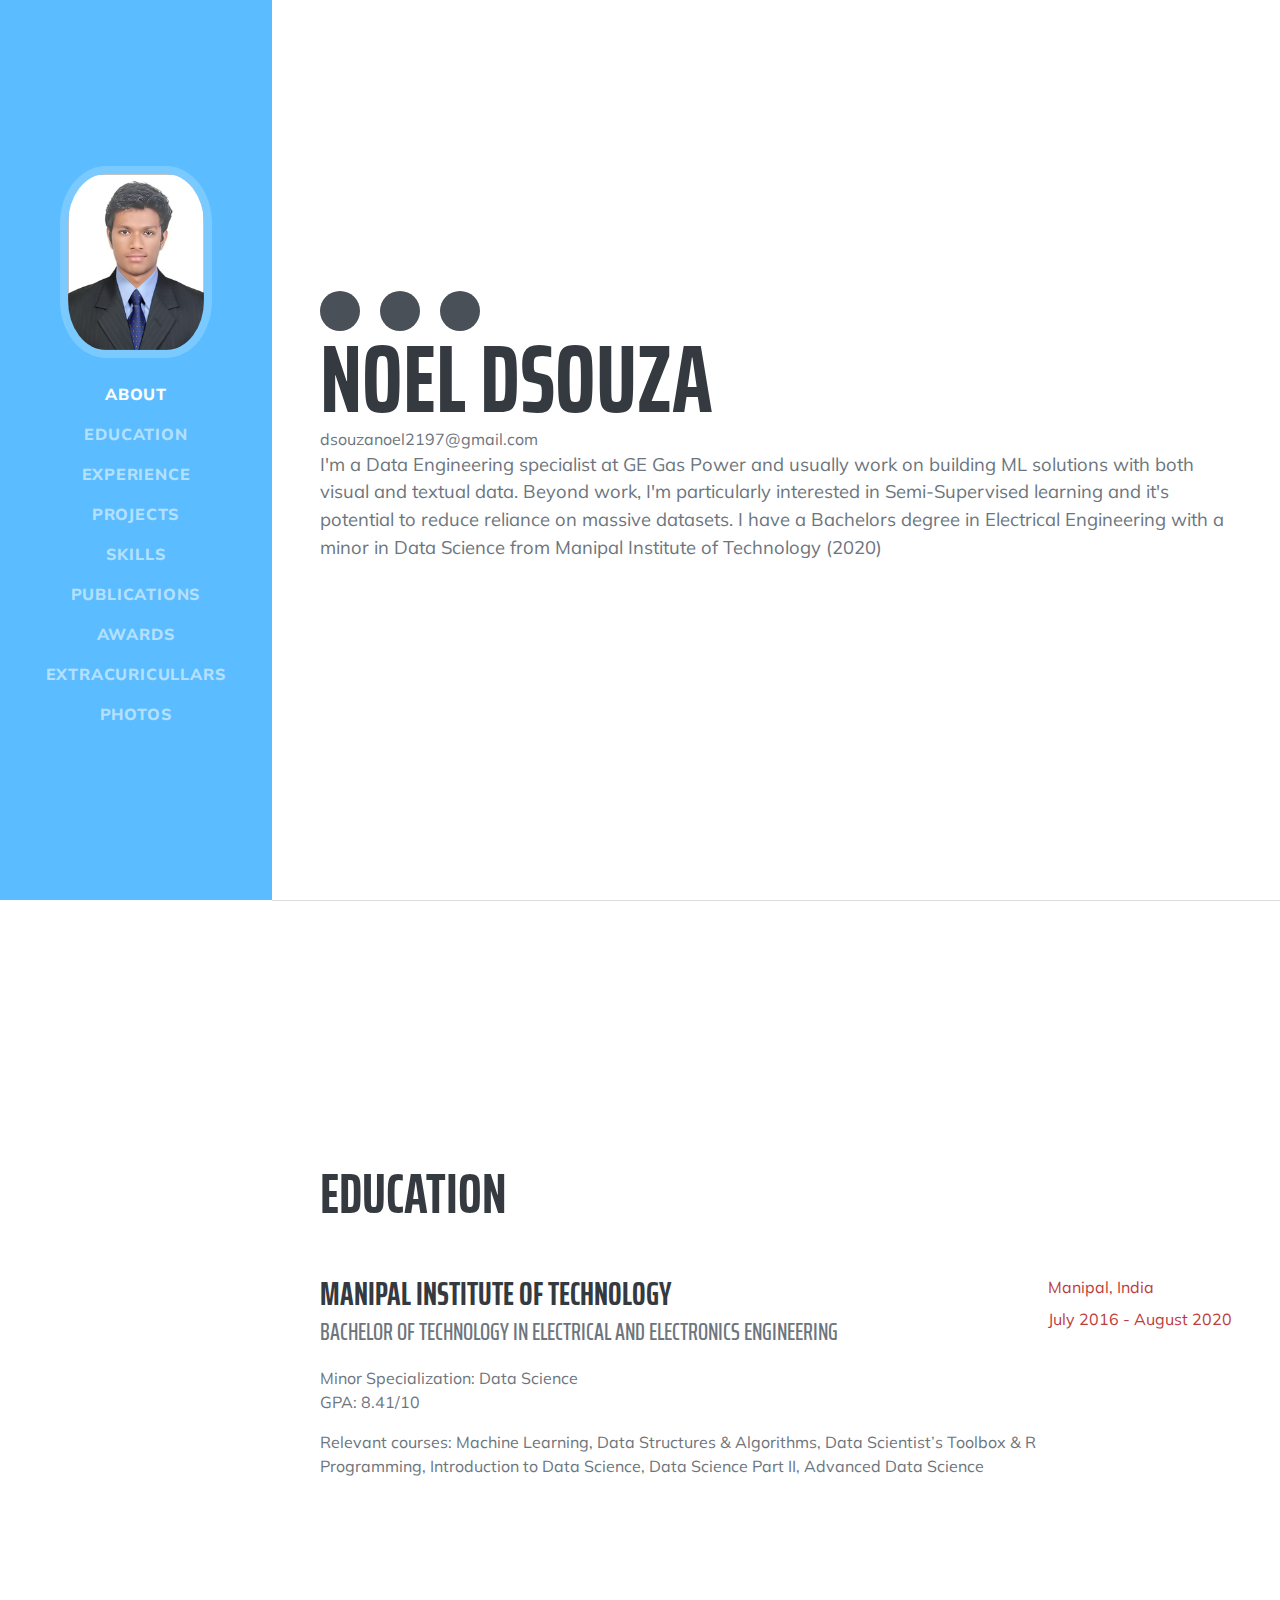
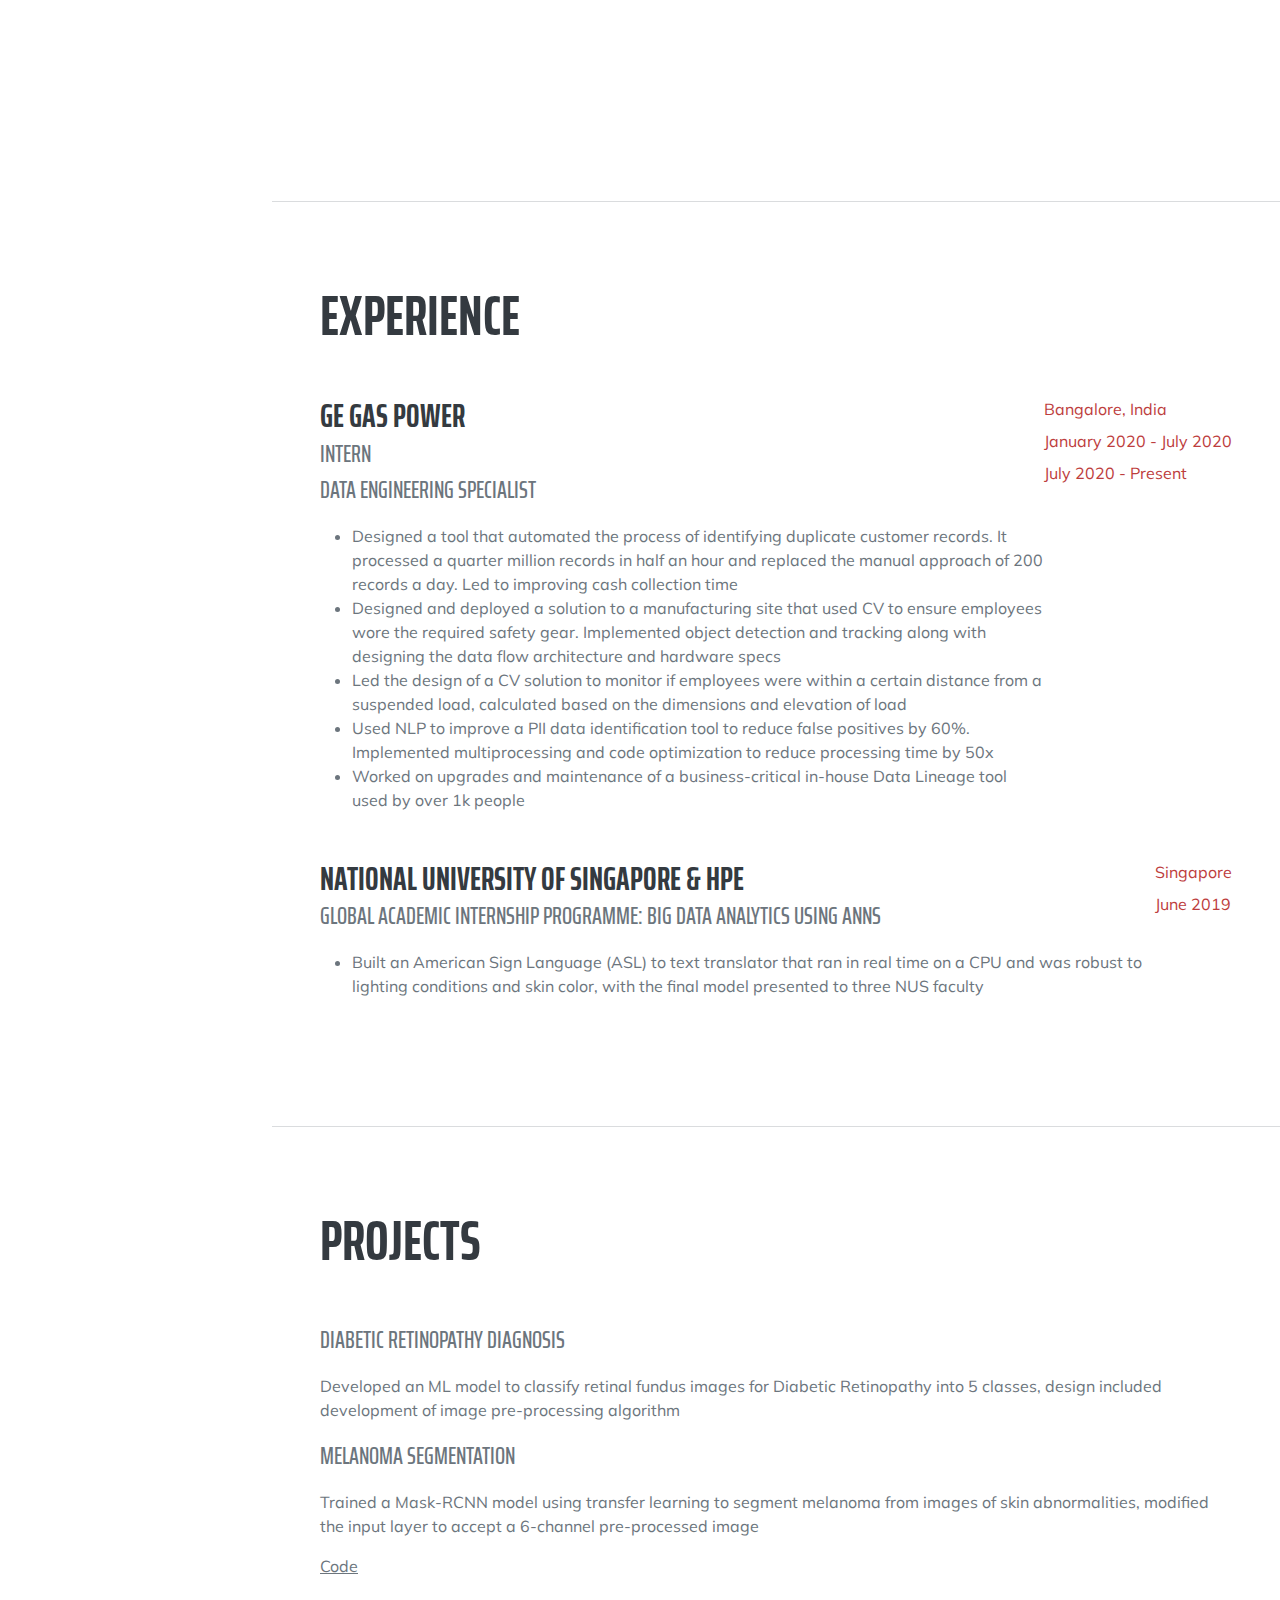
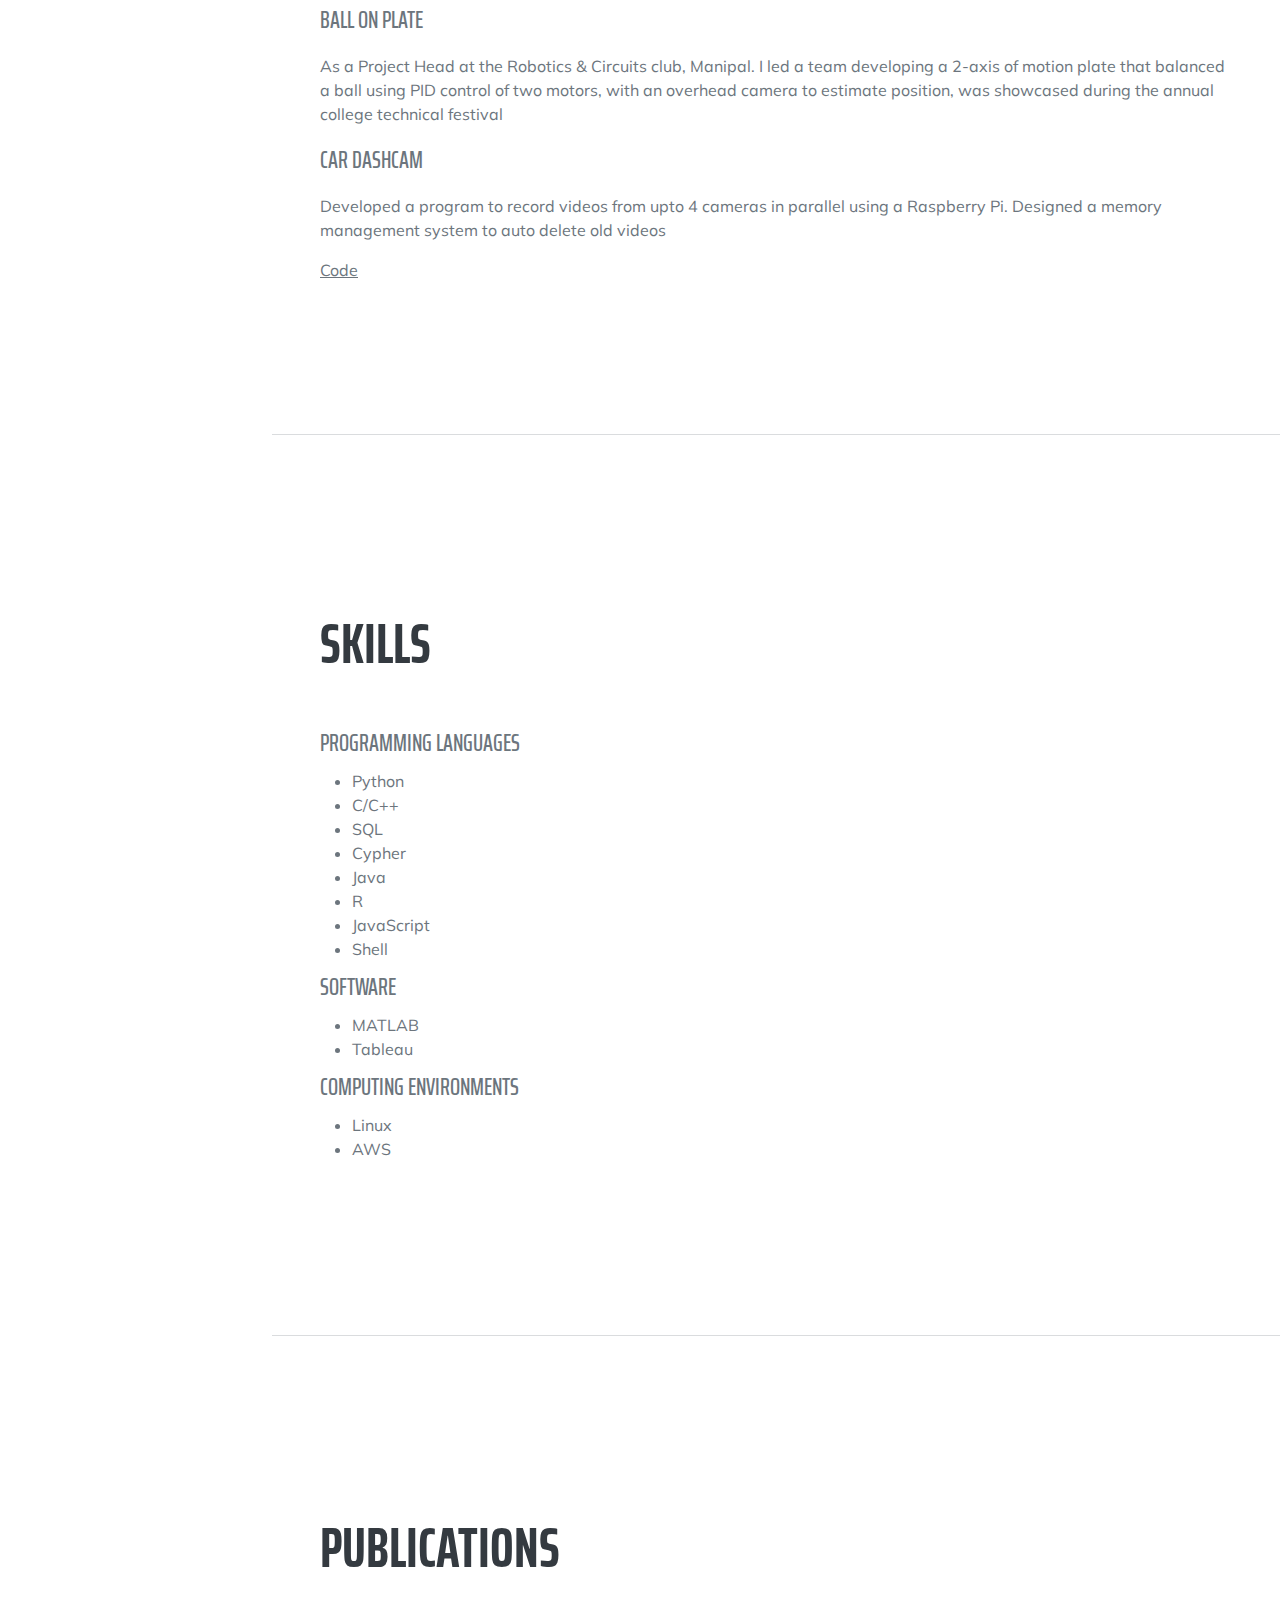
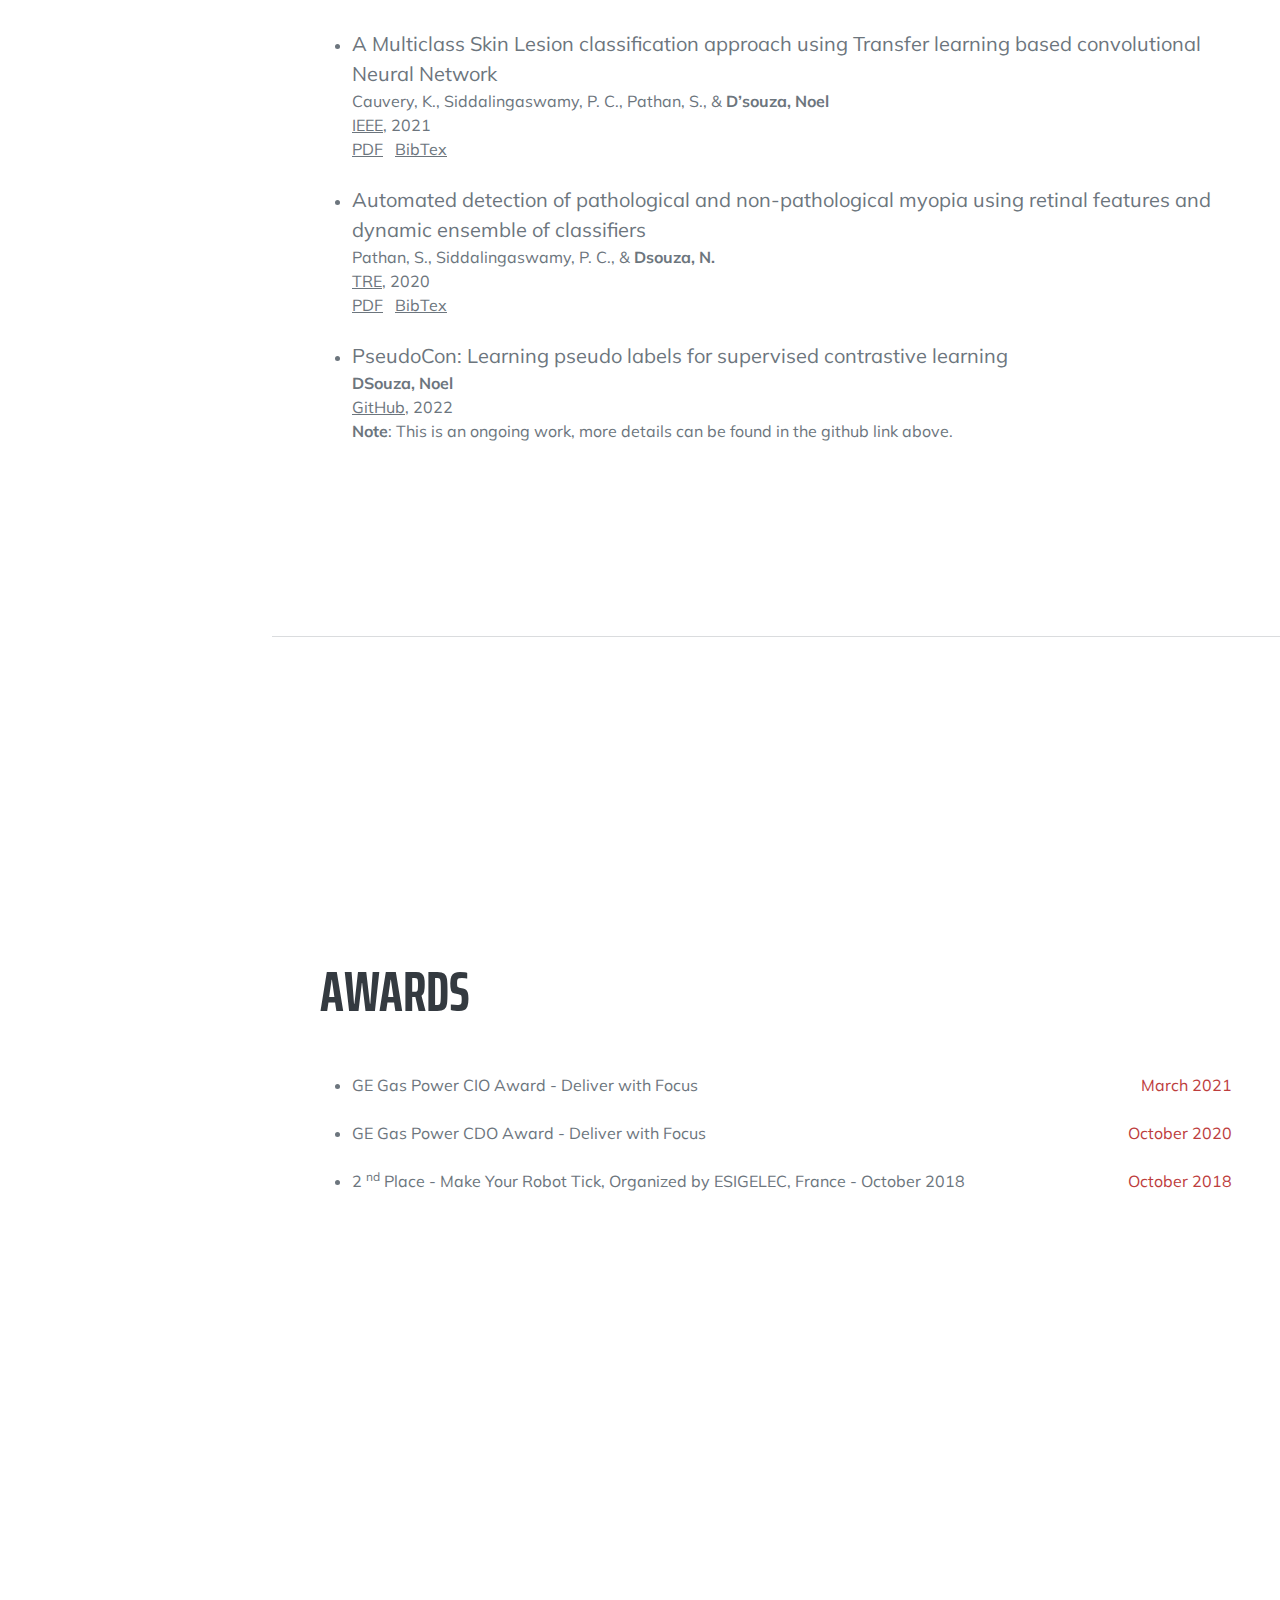
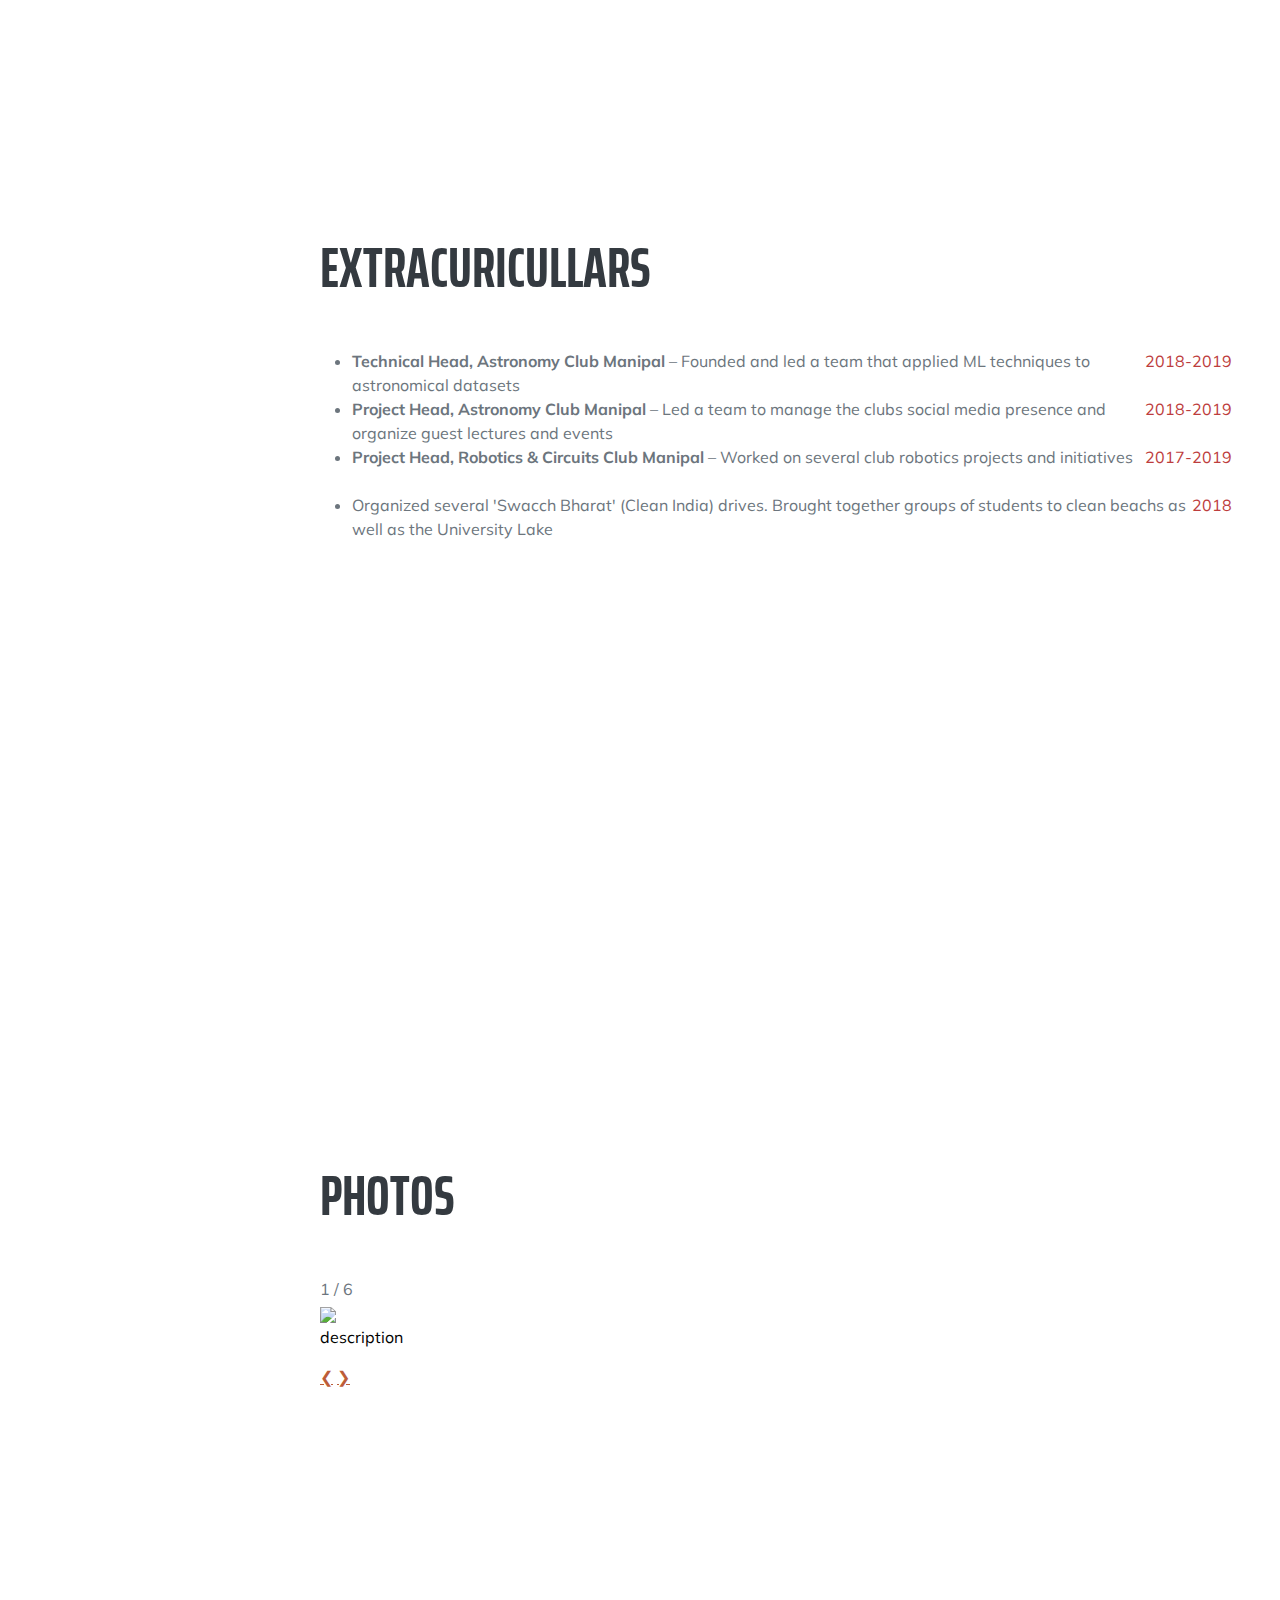
==== commit 8072f729: "Updates" ====
--- a/index.html
+++ b/index.html
@@ -170,6 +170,8 @@
                         <li>C/C++</li>
                         <li>SQL</li>
                         <li>Cypher</li>
+                        <li>Java</li>
+                        <li>R</li>
                         <li>JavaScript</li>
                         <li>Shell</li>
                         <!-- <li class="list-inline-item"><i class="fab fa-npm"></i></li> -->
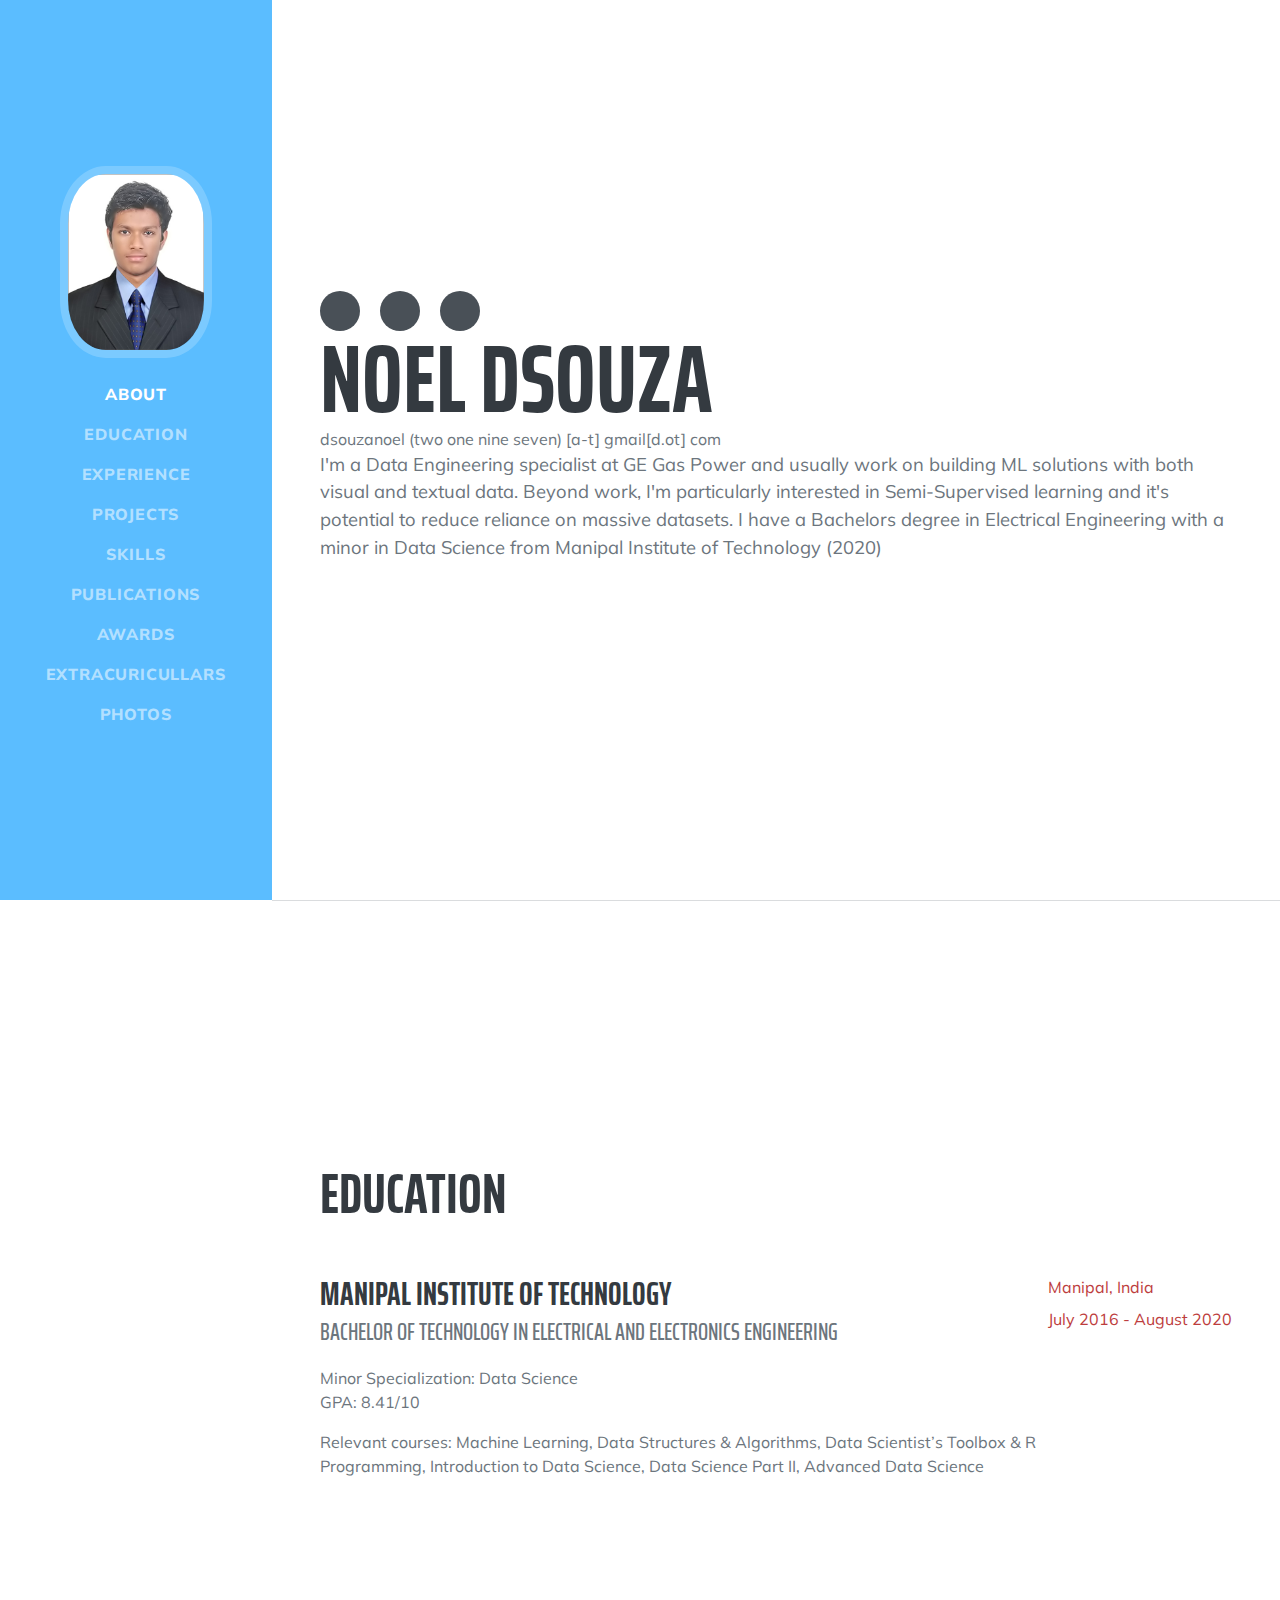
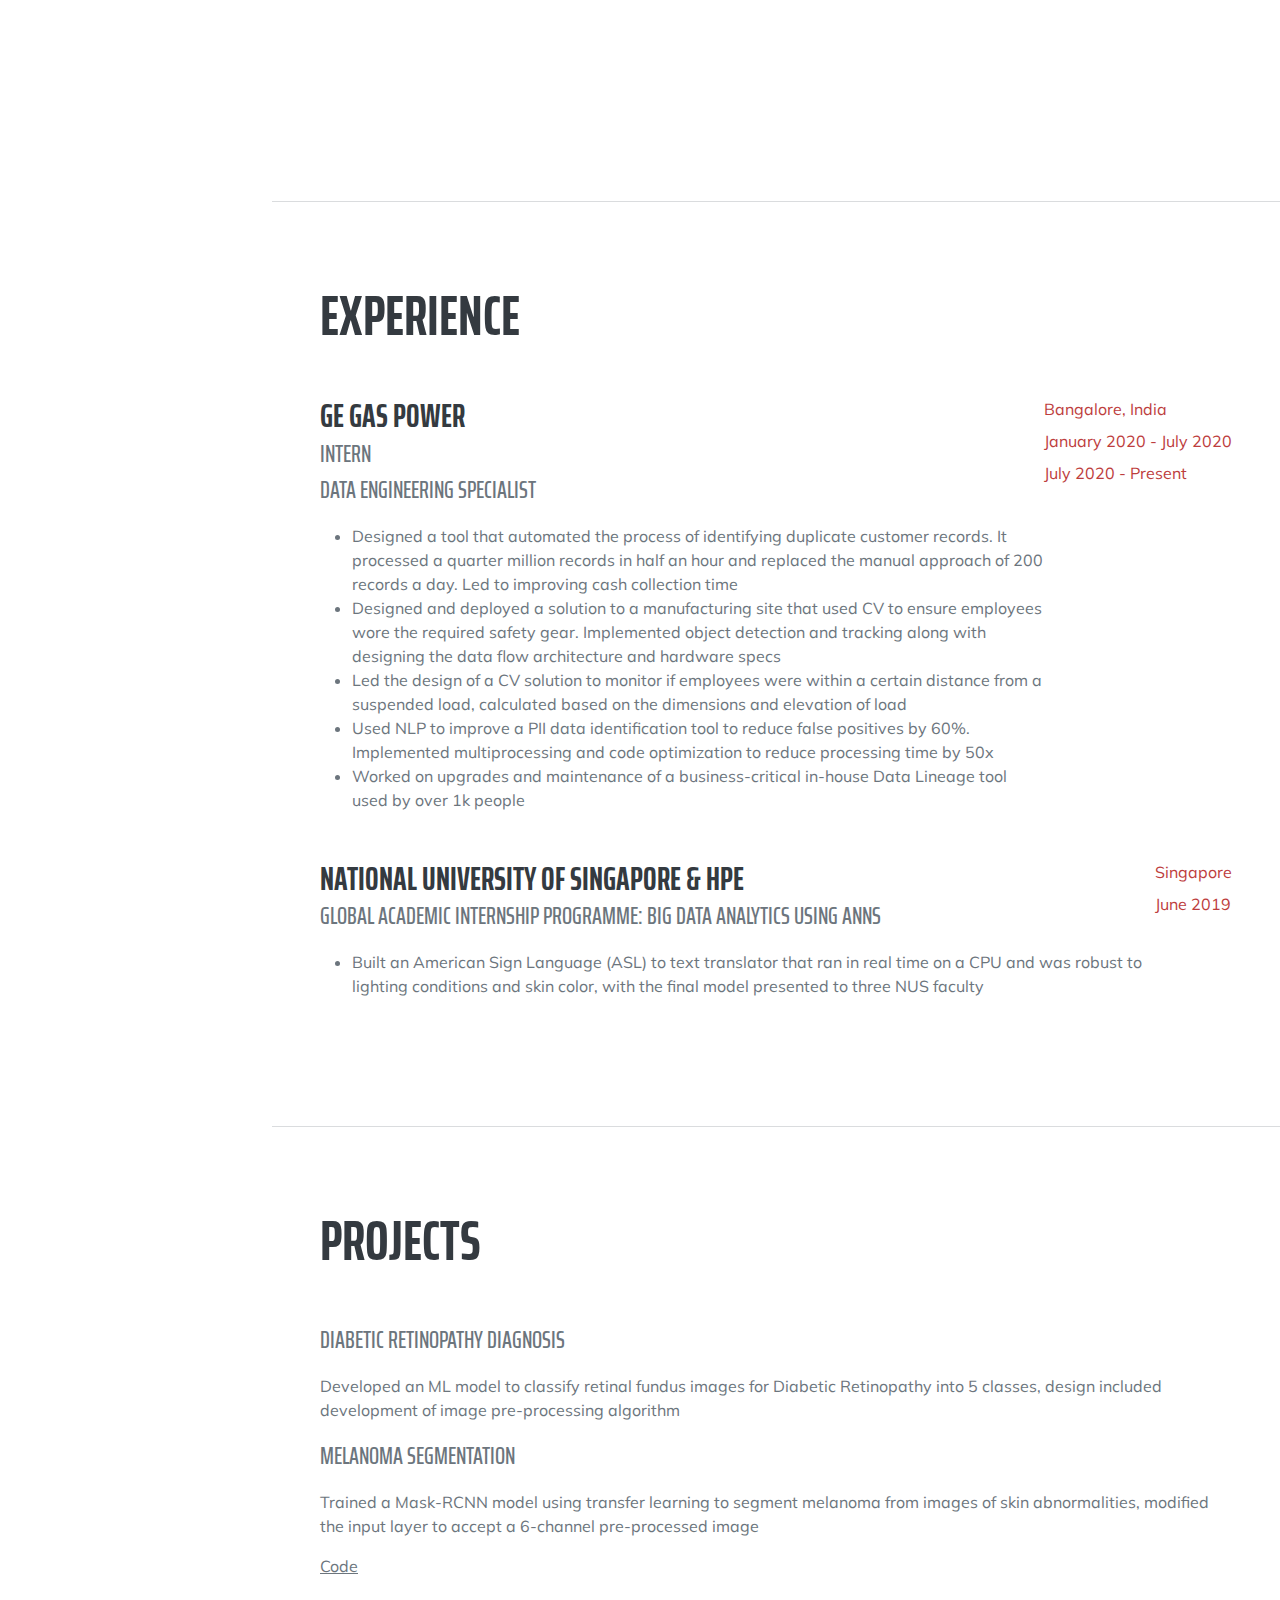
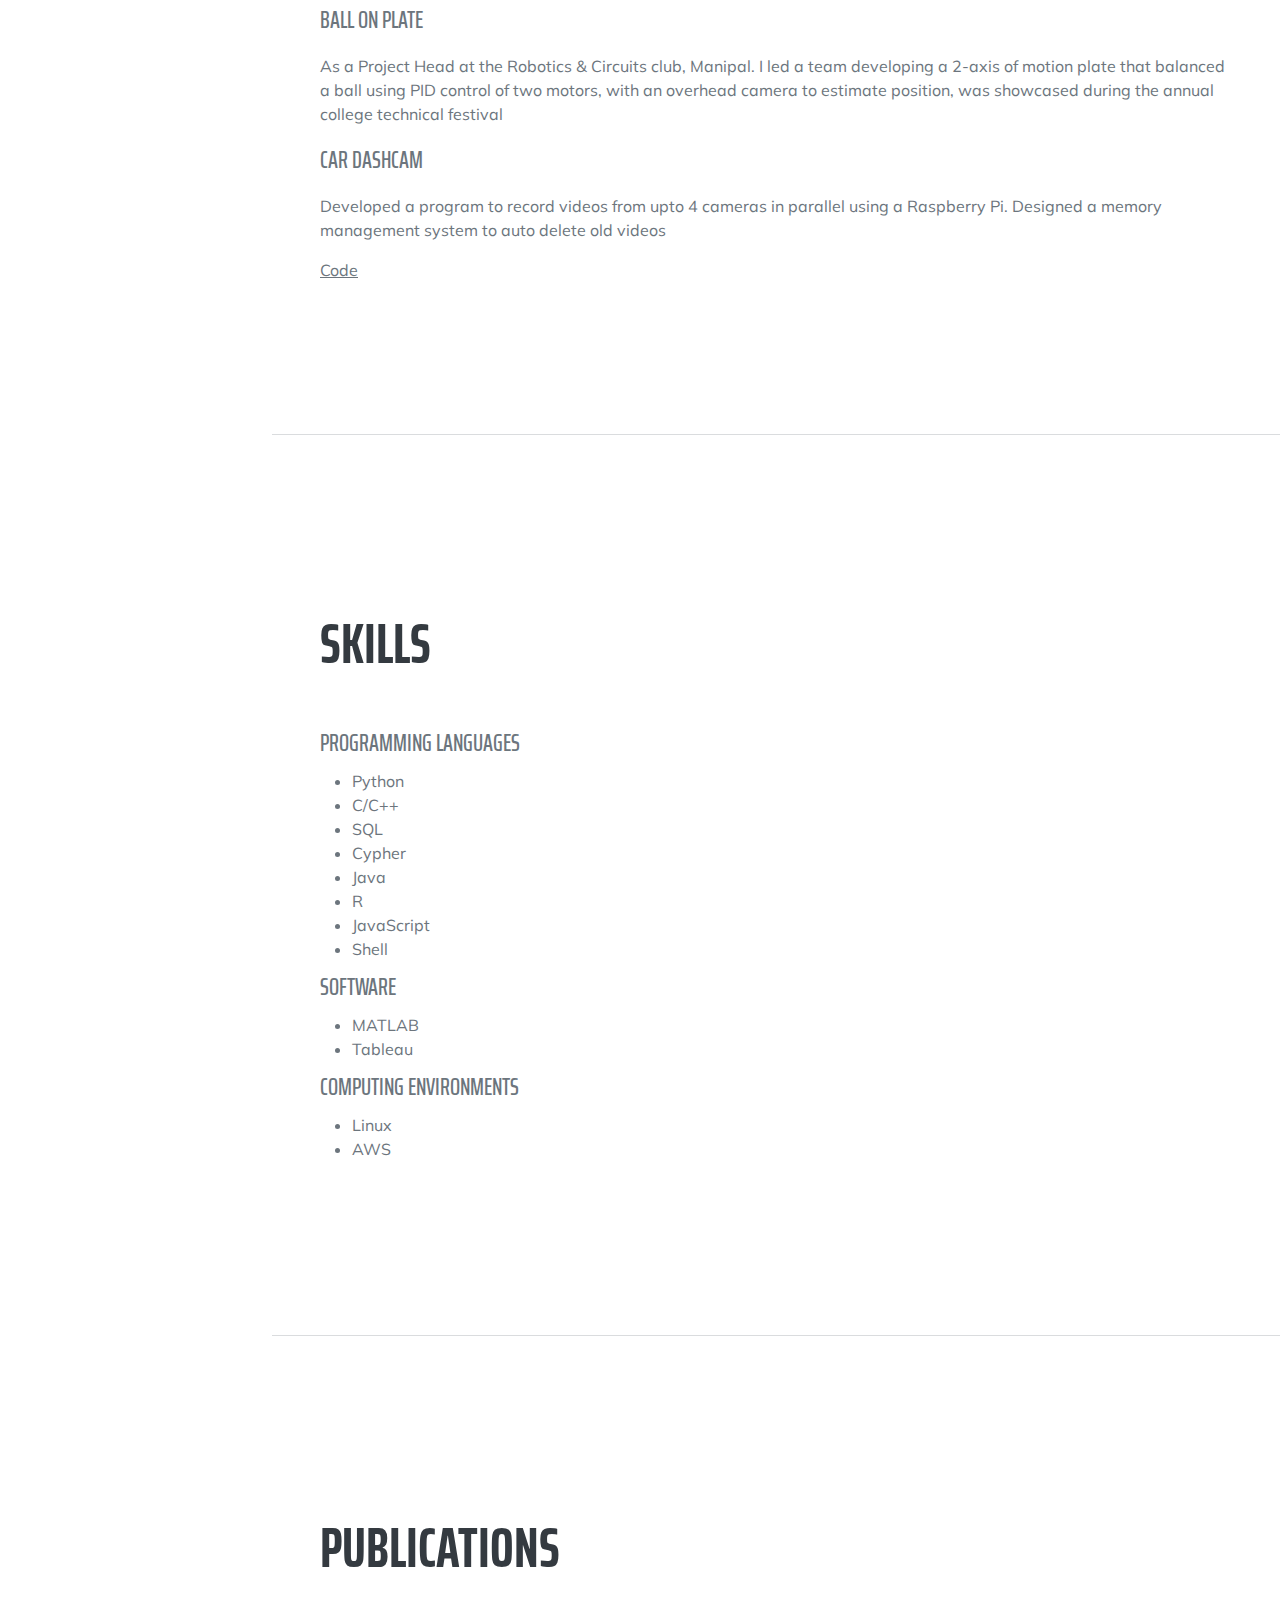
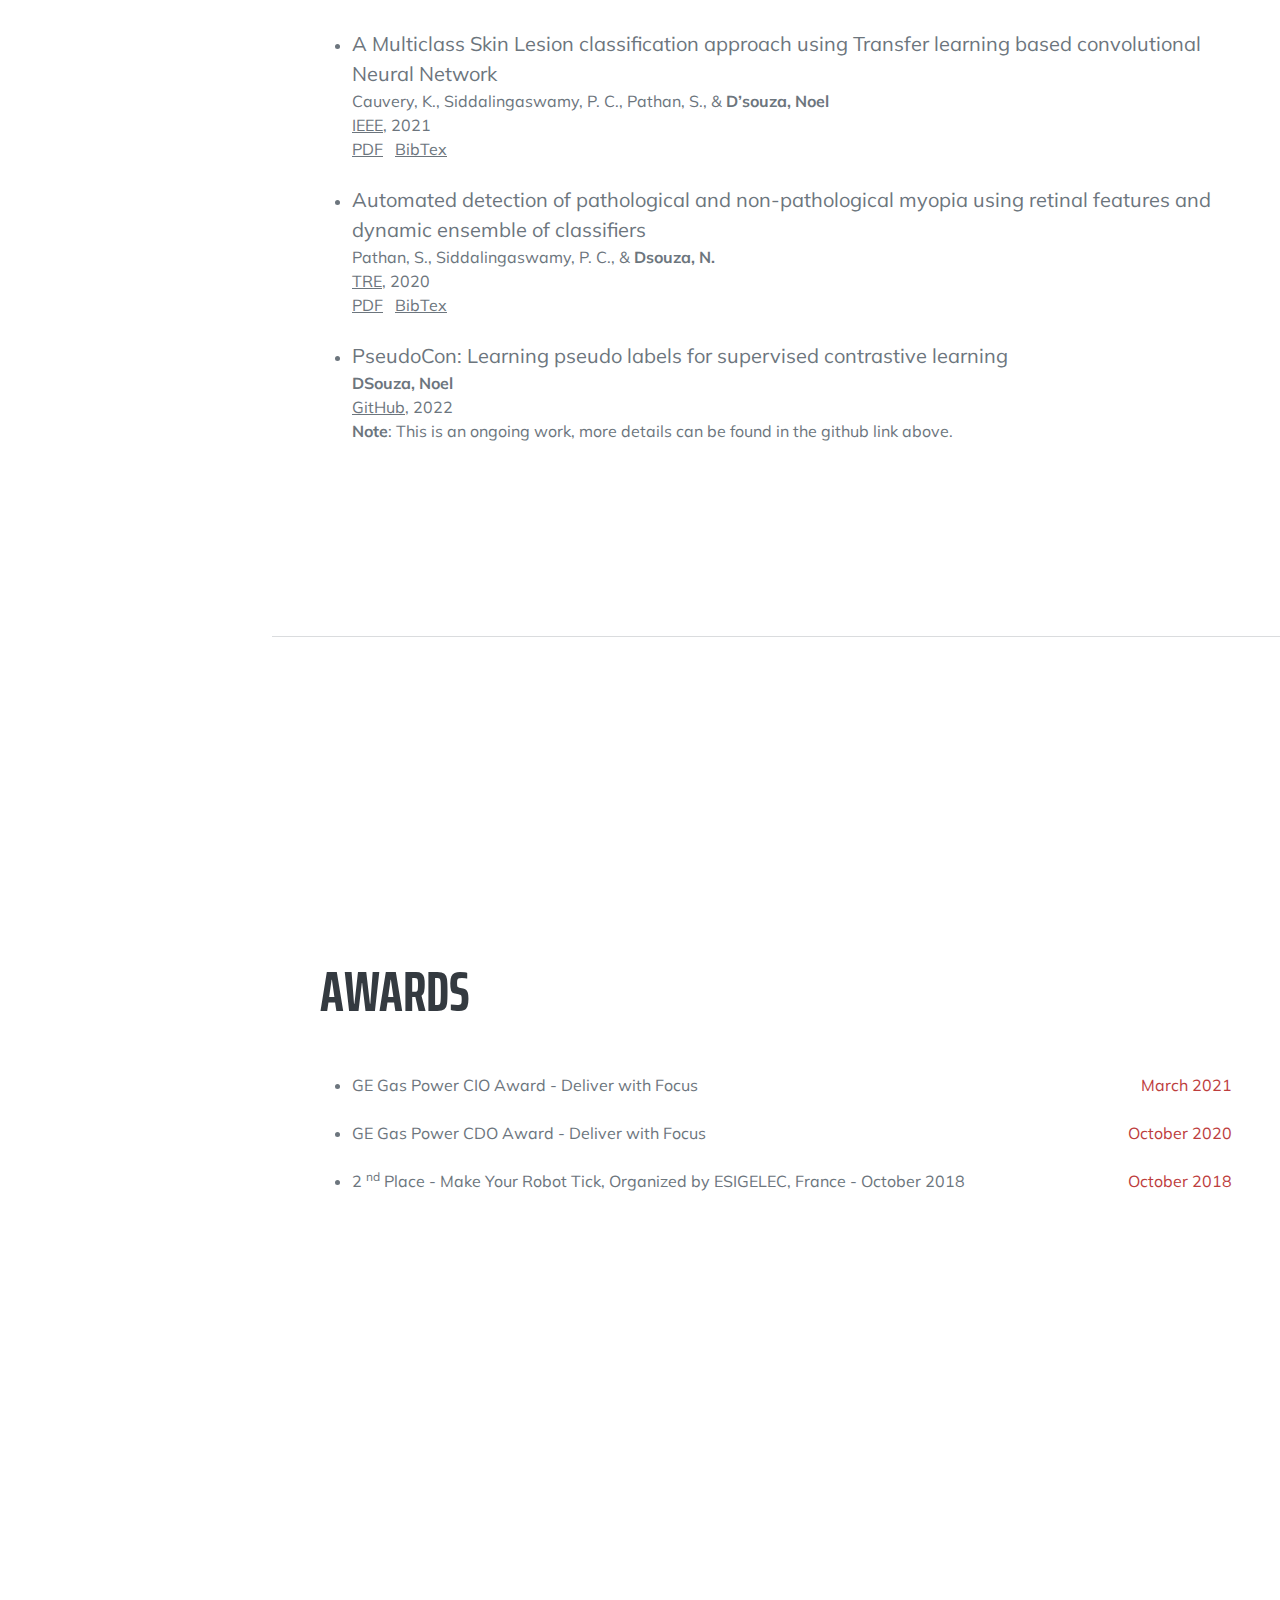
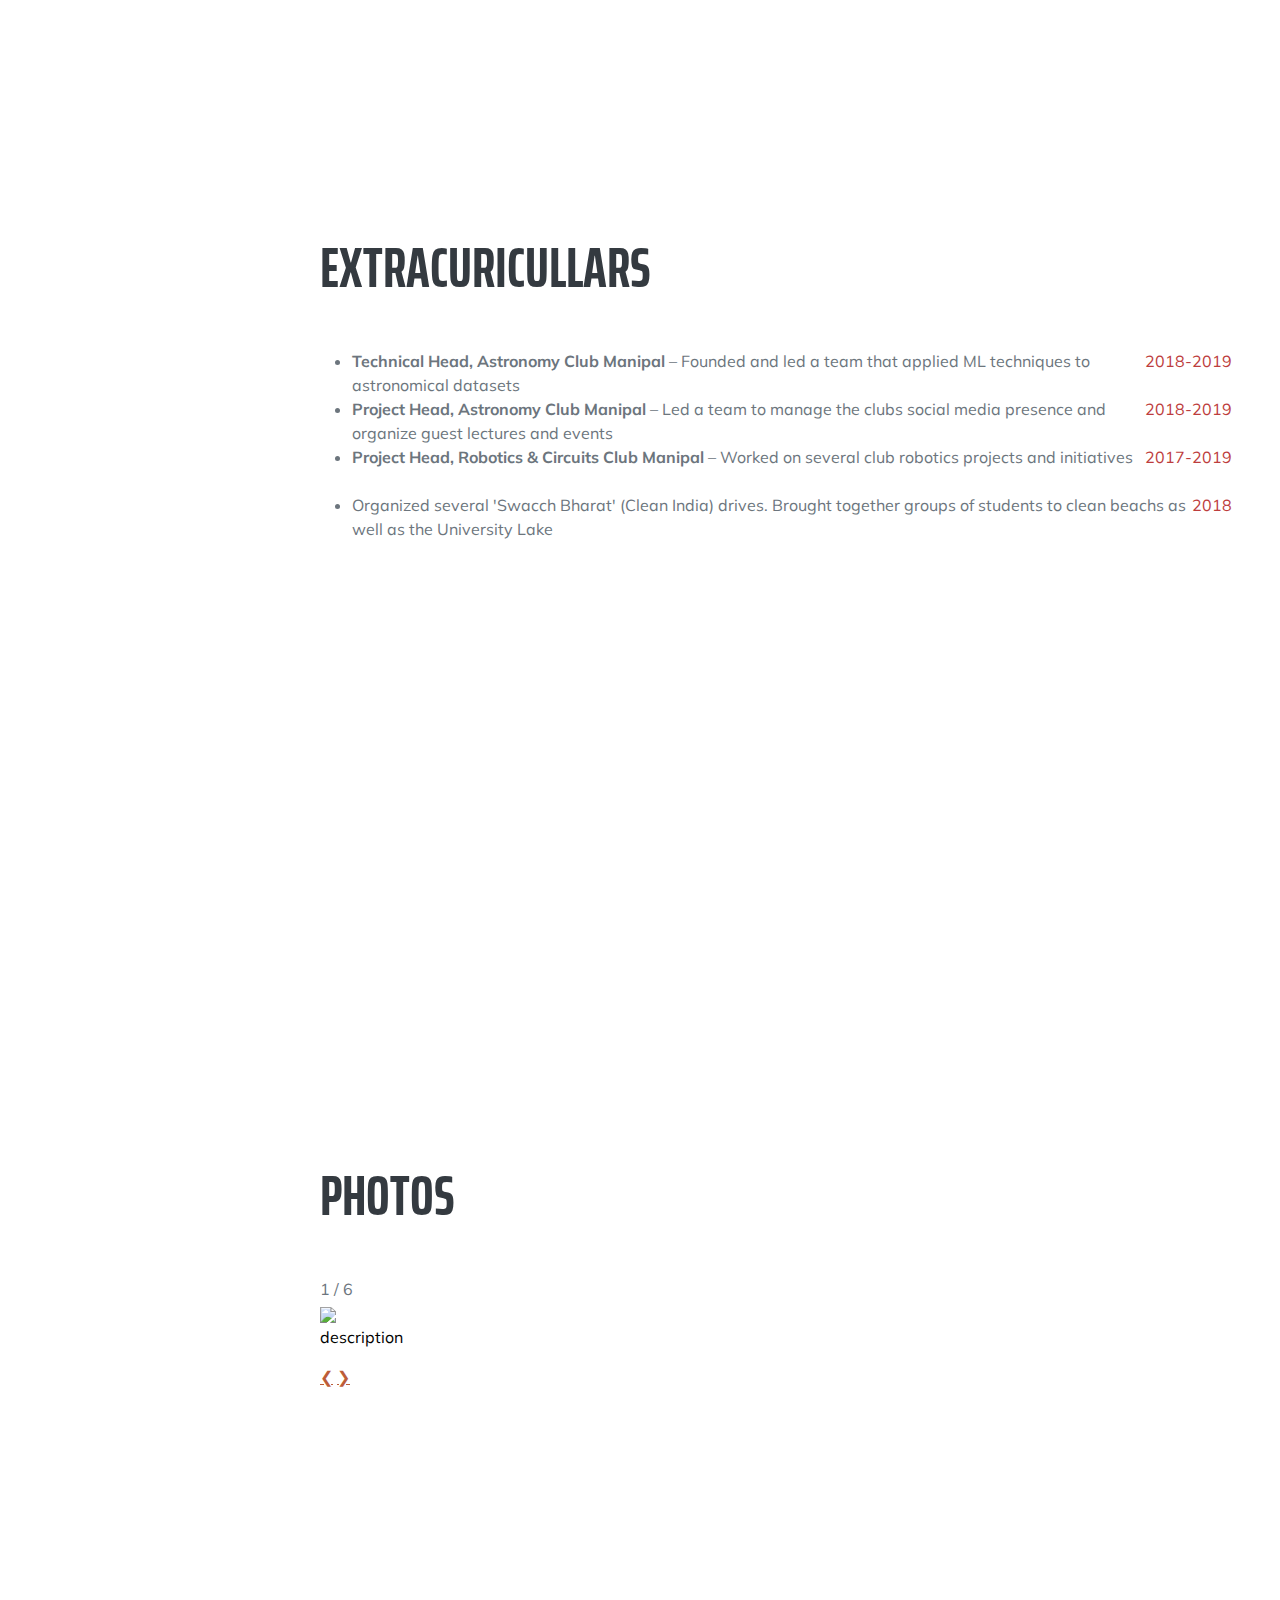
==== commit dd77b6dd: "Update index.html" ====
--- a/index.html
+++ b/index.html
@@ -56,7 +56,7 @@
                     </h1>
                     <div >
                         <i class="fas fa-envelope"></i>
-                        <a style="color: #6c757d; text-decoration: none;"  href="mailto:dsouzanoel2197@gmail.com">dsouzanoel2197@gmail.com</a>
+                        <a style="color: #6c757d; text-decoration: none;"  href="mailto:dsouzanoel (two one nine seven) [a-t] gmail[d.ot] com">dsouzanoel (two one nine seven) [a-t] gmail[d.ot] com</a>
                     </div>
                     <p class="lead mb-5">I'm a Data Engineering specialist at GE Gas Power and usually work on building ML solutions with both visual and textual data. Beyond work, I'm particularly interested in Semi-Supervised learning and it's potential to reduce reliance on massive datasets. I have a Bachelors degree in Electrical Engineering with a minor in Data Science from Manipal Institute of Technology (2020)</p>
 
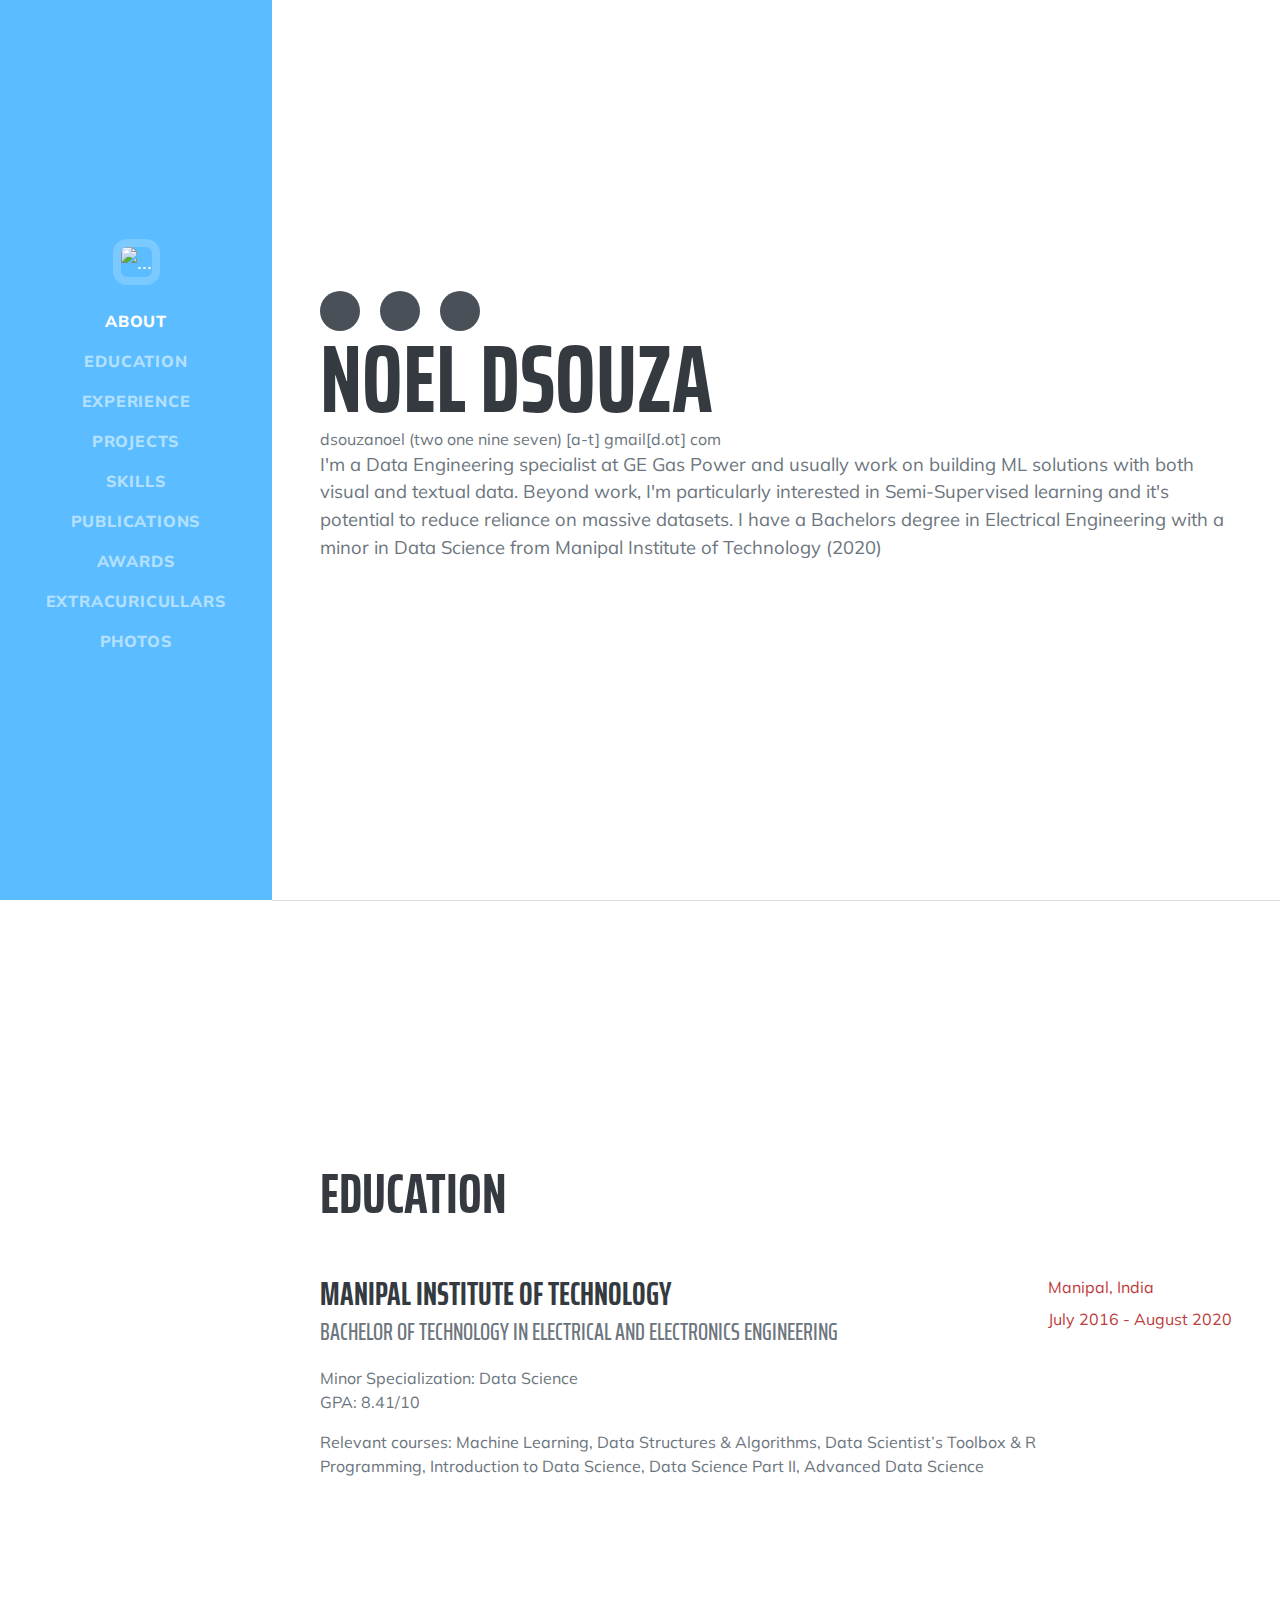
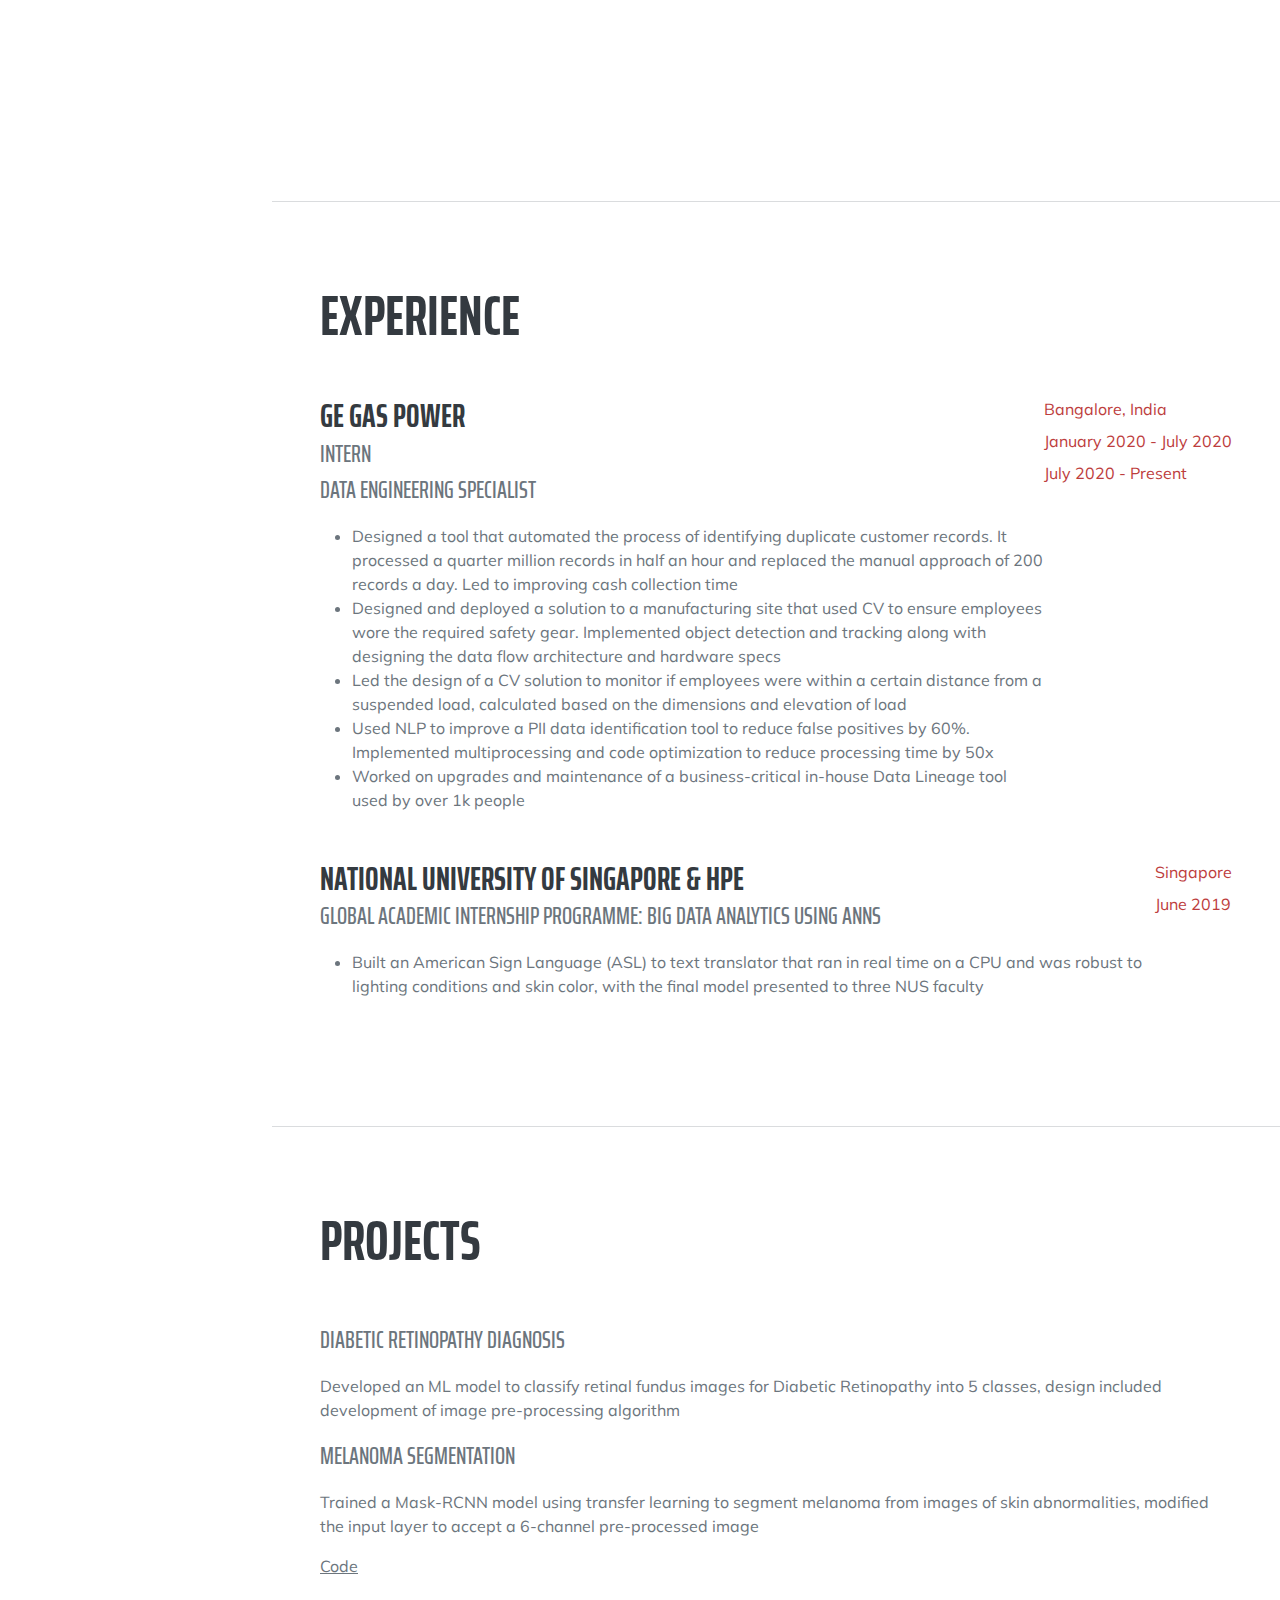
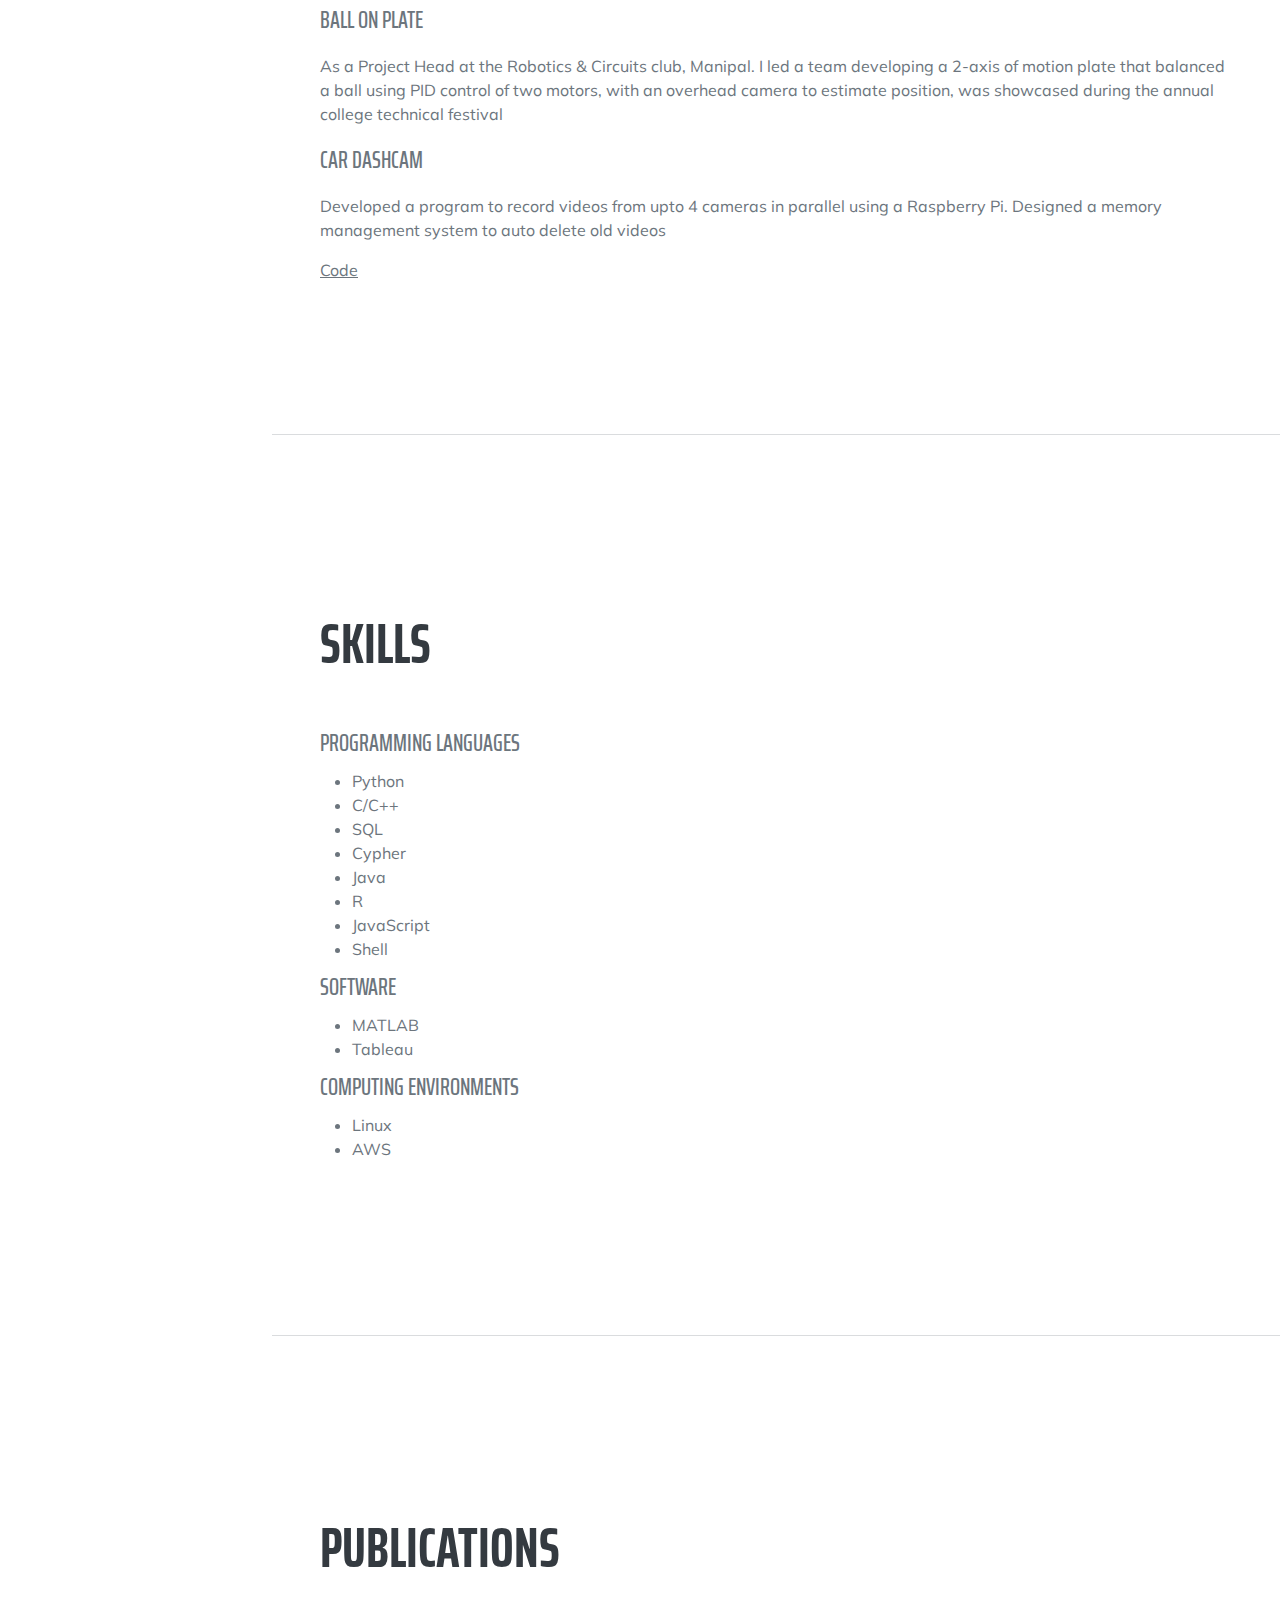
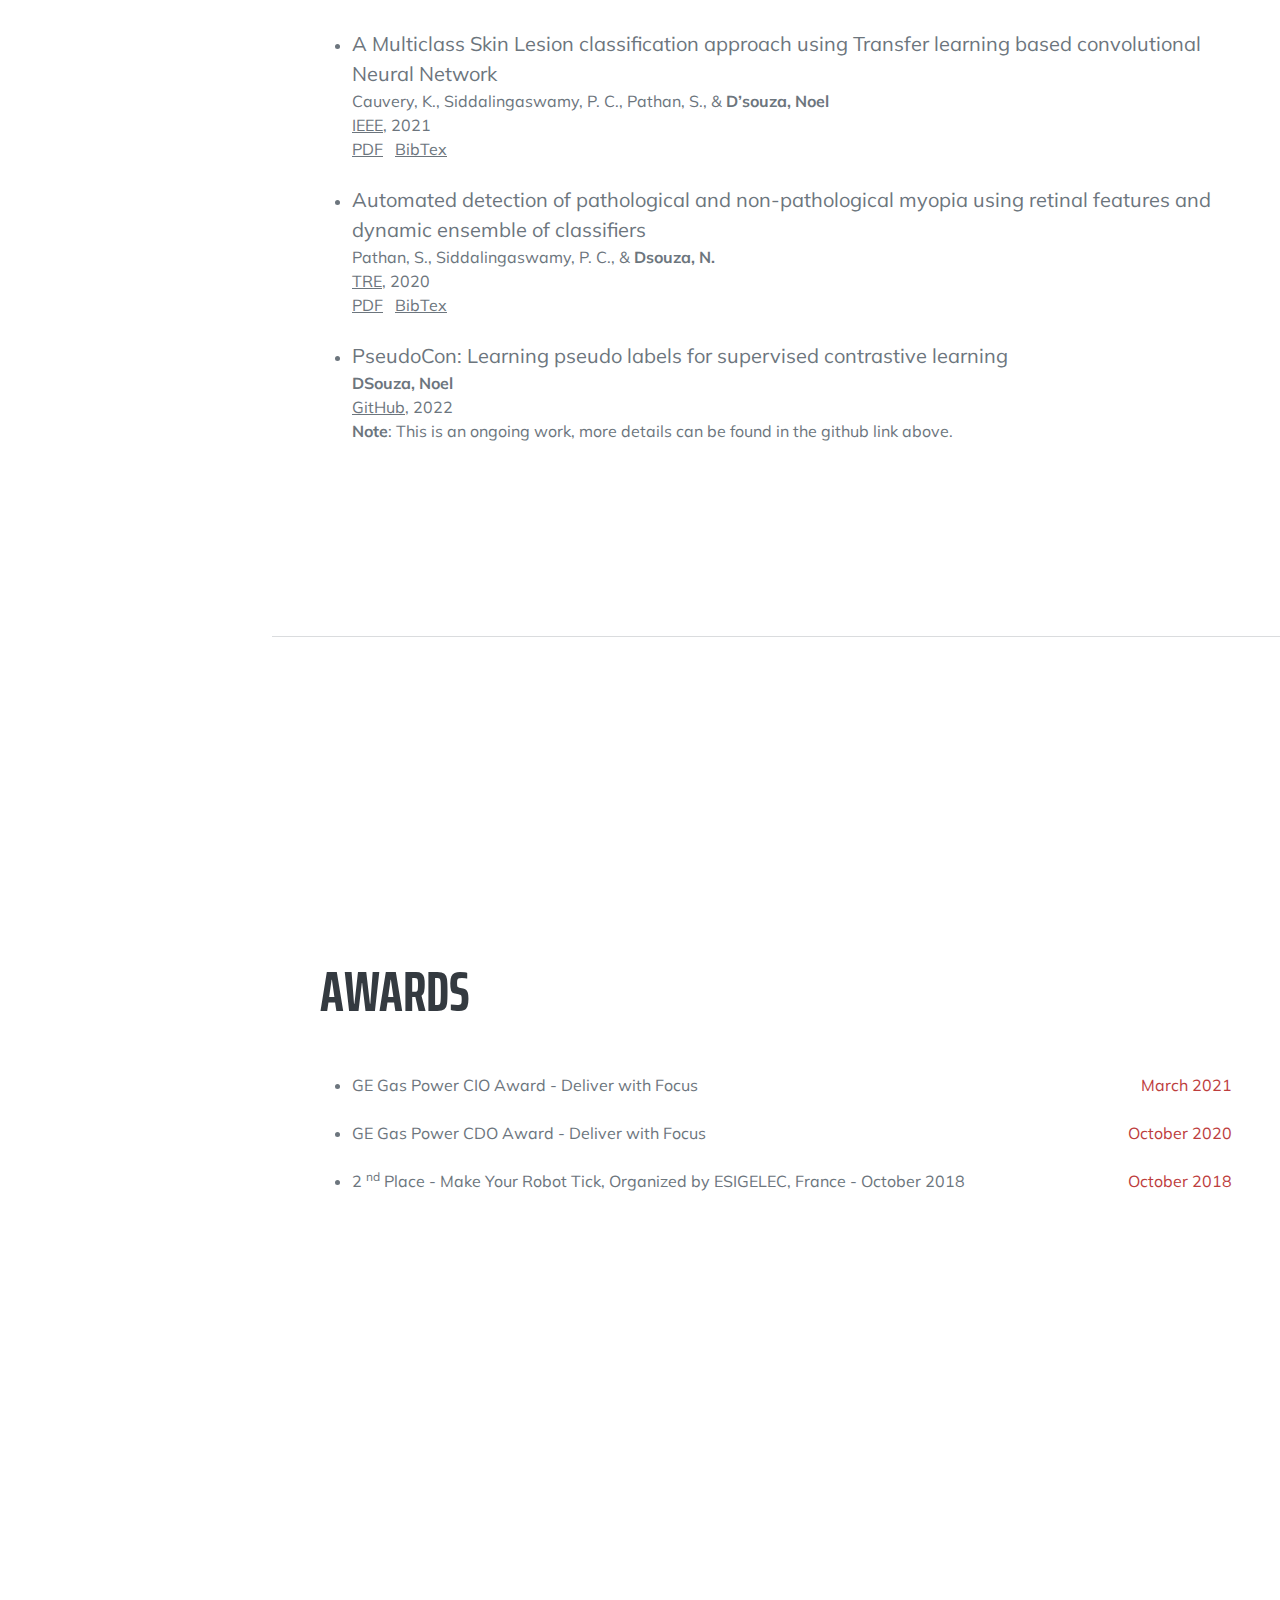
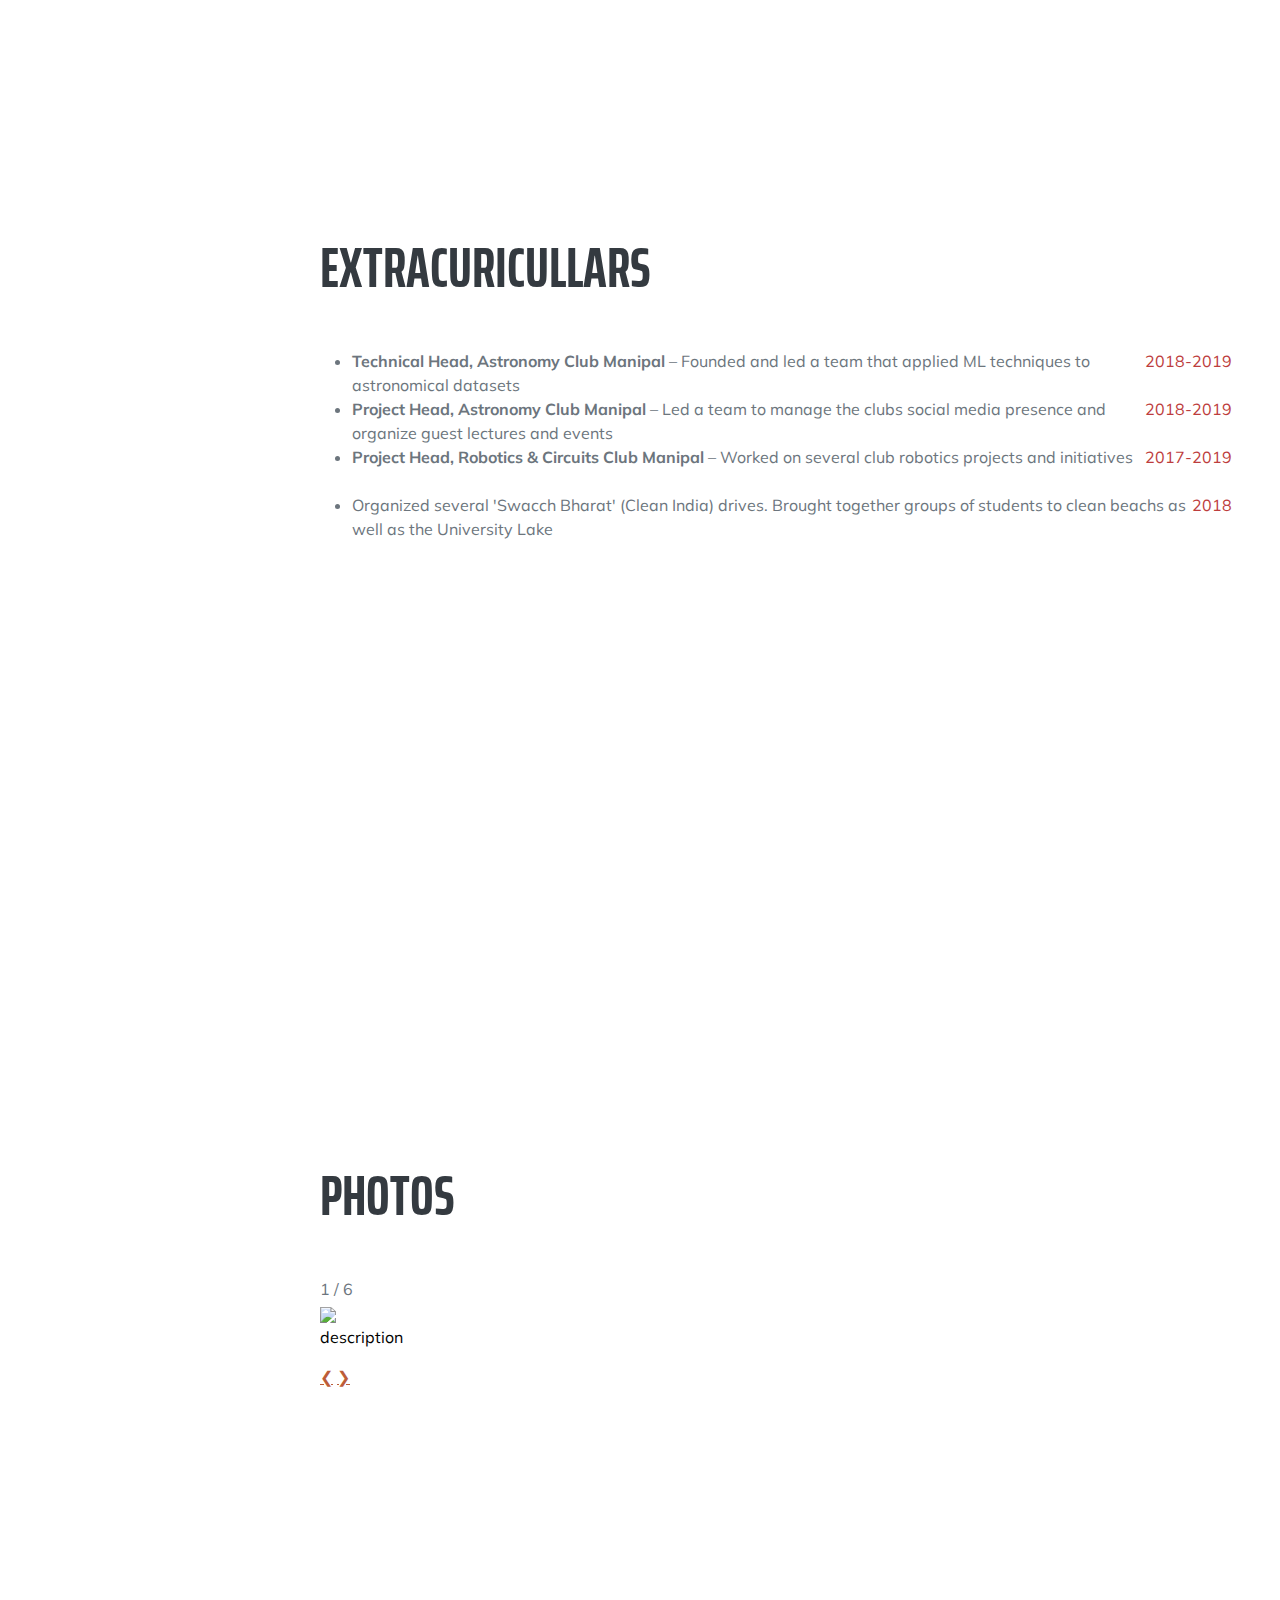
==== commit 04065004: "Update index.html" ====
--- a/index.html
+++ b/index.html
@@ -20,7 +20,7 @@
         <nav class="navbar navbar-expand-lg navbar-dark bg-primary fixed-top" id="sideNav">
             <a class="navbar-brand js-scroll-trigger" href="#page-top">
                 <span class="d-block d-lg-none">Noel DSouza</span>
-                <span class="d-none d-lg-block"><img class="img-fluid img-profile mx-auto mb-2" src="assets/img/noel_dsouza.jpg" alt="..." /></span>
+                <span class="d-none d-lg-block"><img class="img-fluid img-profile mx-auto mb-2" src="assets/img/broken.jpg" alt="..." /></span>
             </a>
             <button class="navbar-toggler" type="button" data-bs-toggle="collapse" data-bs-target="#navbarResponsive" aria-controls="navbarResponsive" aria-expanded="false" aria-label="Toggle navigation"><span class="navbar-toggler-icon"></span></button>
             <div class="collapse navbar-collapse" id="navbarResponsive">
